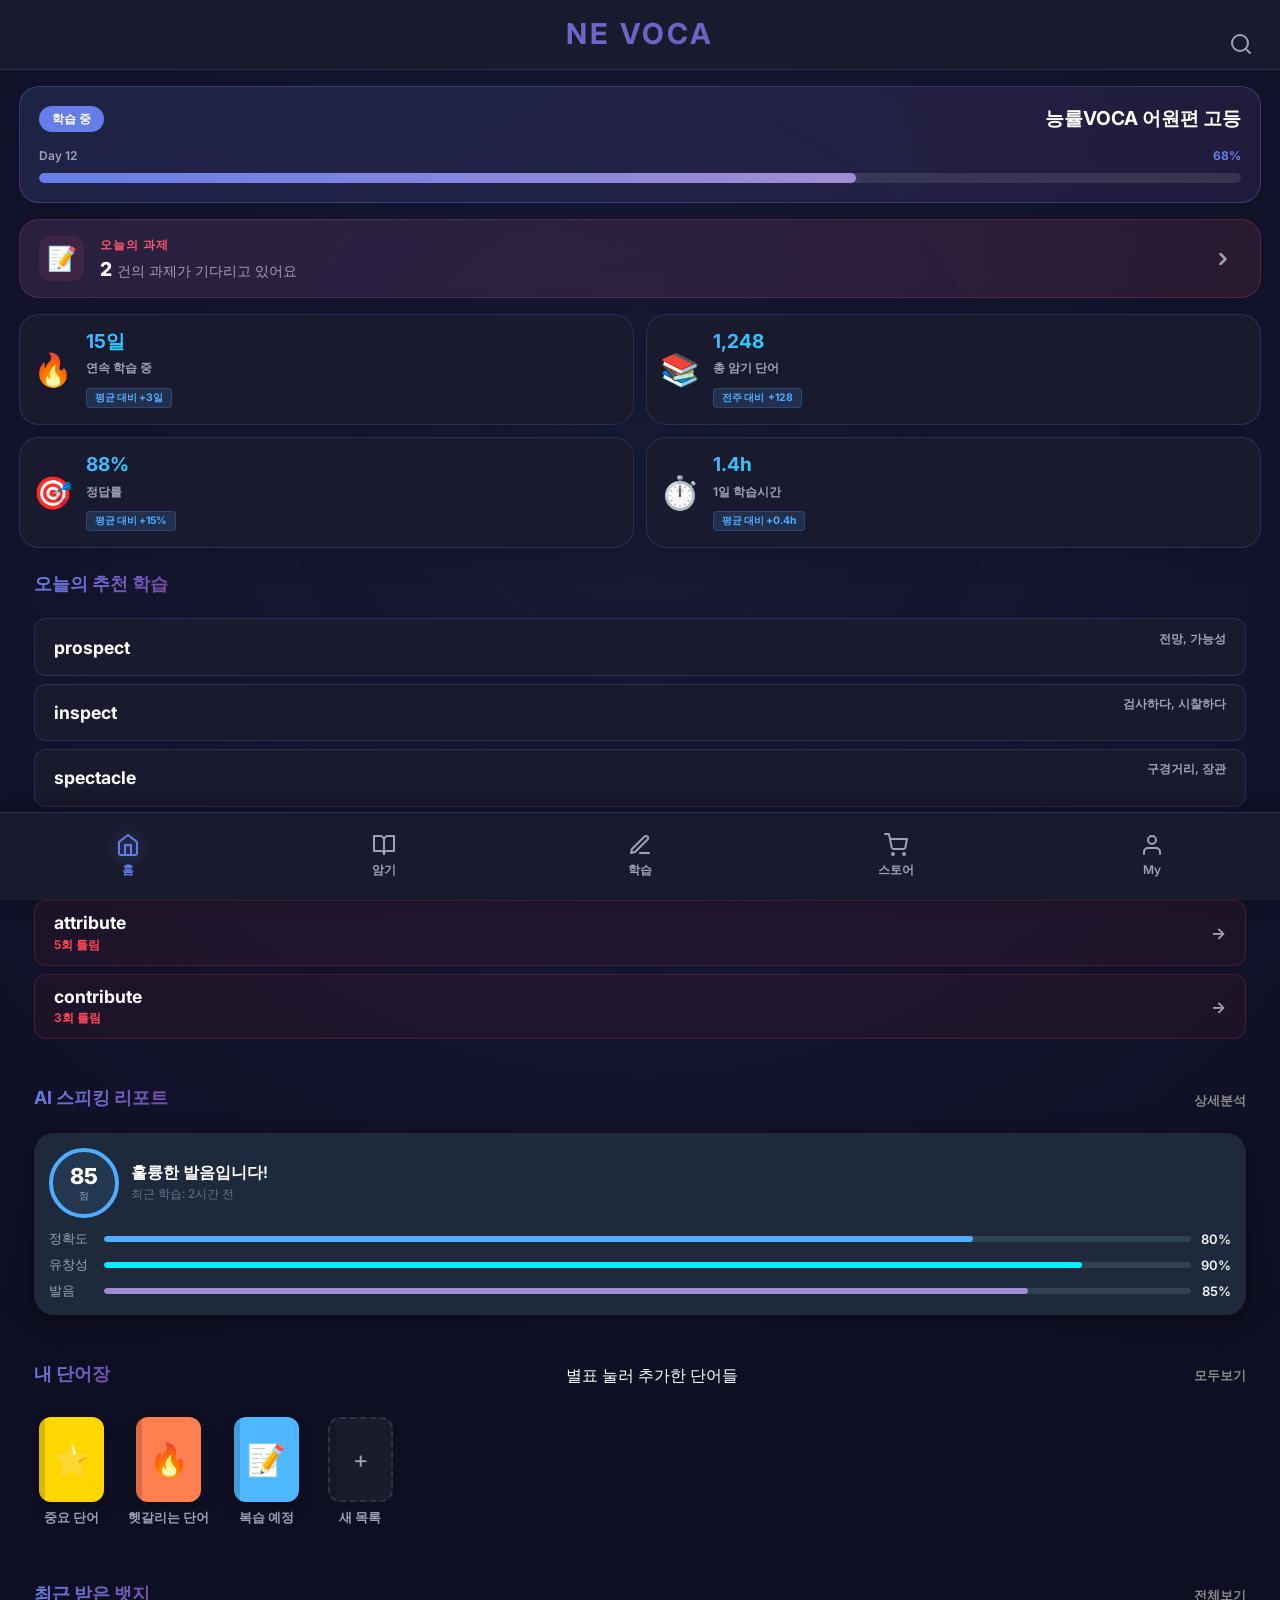
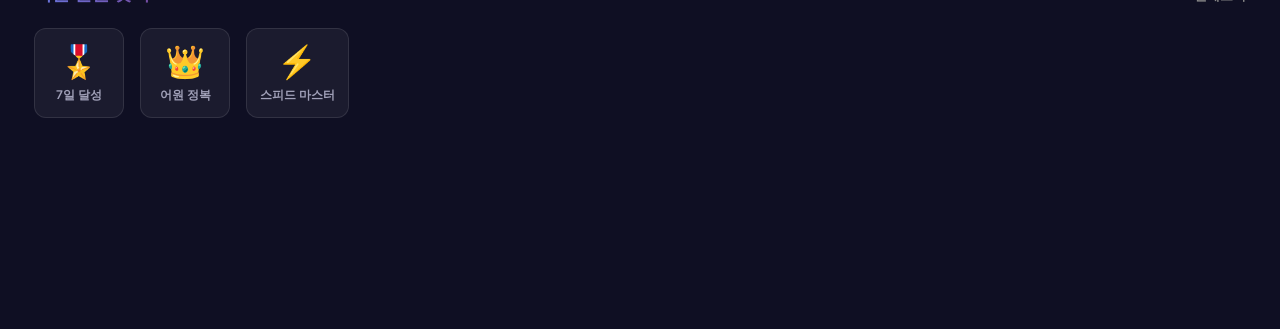
==== index.html @ e1f016b9 "Add files via upload" ====
<!DOCTYPE html>
<html lang="ko">

<head>
    <meta charset="UTF-8">
    <meta name="viewport" content="width=device-width, initial-scale=1.0">
    <title>영어 단어 암기장 - English Vocabulary Flashcards</title>
    <meta name="description" content="고등학교 기본 영어 단어를 플래시카드로 학습하세요">
    <link rel="stylesheet" href="style.css">
    <link rel="preconnect" href="https://fonts.googleapis.com">
    <link rel="preconnect" href="https://fonts.gstatic.com" crossorigin>
    <link href="https://fonts.googleapis.com/css2?family=Inter:wght@400;500;600;700&display=swap" rel="stylesheet">
</head>

<body>
    <div class="container">
        <header>
            <button class="search-btn" id="searchToggleBtn">
                <svg xmlns="http://www.w3.org/2000/svg" width="24" height="24" viewBox="0 0 24 24" fill="none"
                    stroke="currentColor" stroke-width="2" stroke-linecap="round" stroke-linejoin="round">
                    <circle cx="11" cy="11" r="8"></circle>
                    <line x1="21" y1="21" x2="16.65" y2="16.65"></line>
                </svg>
            </button>
            <h1>NE VOCA</h1>

            <div class="search-container hidden" id="searchContainer">
                <input type="text" placeholder="단어 검색..." class="search-input">
                <button class="search-close-btn" id="searchCloseBtn">&times;</button>
            </div>
        </header>

        <!-- Home Mode -->
        <div id="homeMode" class="mode-section active">
            <div class="home-container">
                <!-- Learning Progress Card -->
                <div class="home-card status-card">
                    <div class="status-header">
                        <span class="book-tag">학습 중</span>
                        <h3 class="current-book">능률VOCA 어원편 고등</h3>
                    </div>
                    <div class="progress-details">
                        <div class="progress-text">
                            <span class="day-info">Day 12</span>
                            <span class="percentage">68%</span>
                        </div>
                        <div class="home-progress-bar">
                            <div class="home-progress-fill" style="width: 68%;"></div>
                        </div>
                    </div>
                </div>

                <!-- Today's Assignments Summary -->
                <div class="home-card assignment-mini-card" id="homeAssignmentCard">
                    <div class="assignment-mini-main">
                        <div class="assignment-mini-icon">📝</div>
                        <div class="assignment-mini-info">
                            <span class="mini-label">오늘의 과제</span>
                            <div class="mini-status">
                                <span class="pending-count">2</span>
                                <span class="status-text">건의 과제가 기다리고 있어요</span>
                            </div>
                        </div>
                    </div>
                    <button class="mini-action-btn" id="goAssignmentFromHomeBtn">
                        <svg xmlns="http://www.w3.org/2000/svg" width="20" height="20" viewBox="0 0 24 24" fill="none"
                            stroke="currentColor" stroke-width="3" stroke-linecap="round" stroke-linejoin="round">
                            <polyline points="9 18 15 12 9 6"></polyline>
                        </svg>
                    </button>
                </div>

                <!-- Stats & Streak -->
                <div class="home-grid">
                    <div class="home-card stat-summary-card">
                        <div class="stat-icon">🔥</div>
                        <div class="stat-info">
                            <span class="stat-value">15일</span>
                            <span class="stat-label">연속 학습 중</span>
                            <div class="comparison-badge positive">
                                <span class="comparison-text">평균 대비 +3일</span>
                            </div>
                        </div>
                    </div>
                    <div class="home-card stat-summary-card">
                        <div class="stat-icon">📚</div>
                        <div class="stat-info">
                            <span class="stat-value" id="totalMemorizedCount">1,248개</span>
                            <span class="stat-label">총 암기 단어</span>
                            <div class="comparison-badge positive" id="weeklyComparison">
                                <span class="comparison-text">전주 대비</span>
                                <span class="comparison-value">+128개</span>
                            </div>
                        </div>
                    </div>
                    <div class="home-card stat-summary-card">
                        <div class="stat-icon">🎯</div>
                        <div class="stat-info">
                            <span class="stat-value">88%</span>
                            <span class="stat-label">정답률</span>
                            <div class="comparison-badge positive">
                                <span class="comparison-text">평균 대비 +15%</span>
                            </div>
                        </div>
                    </div>
                    <div class="home-card stat-summary-card">
                        <div class="stat-icon">⏱️</div>
                        <div class="stat-info">
                            <span class="stat-value">1.4h</span>
                            <span class="stat-label">1일 학습시간</span>
                            <div class="comparison-badge positive">
                                <span class="comparison-text">평균 대비 +0.4h</span>
                            </div>
                        </div>
                    </div>
                </div>

                <!-- Today's Recommendations -->
                <div class="home-section">
                    <div class="section-header">
                        <h3 class="section-title">오늘의 추천 학습</h3>
                    </div>
                    <div class="recommend-list">
                        <div class="word-mini-card">
                            <span class="word-text">prospect</span>
                            <span class="word-meaning">전망, 가능성</span>
                        </div>
                        <div class="word-mini-card">
                            <span class="word-text">inspect</span>
                            <span class="word-meaning">검사하다, 시찰하다</span>
                        </div>
                        <div class="word-mini-card">
                            <span class="word-text">spectacle</span>
                            <span class="word-meaning">구경거리, 장관</span>
                        </div>
                    </div>
                </div>

                <!-- Frequently Missed -->
                <div class="home-section">
                    <div class="section-header">
                        <h3 class="section-title">자주 틀리는 단어</h3>
                        <button class="study-now-btn">복습하기</button>
                    </div>
                    <div class="missed-list">
                        <div class="missed-item">
                            <div class="missed-info">
                                <span class="word-text">attribute</span>
                                <span class="missed-count">5회 틀림</span>
                            </div>
                            <div class="missed-arrow">→</div>
                        </div>
                        <div class="missed-item">
                            <div class="missed-info">
                                <span class="word-text">contribute</span>
                                <span class="missed-count">3회 틀림</span>
                            </div>
                            <div class="missed-arrow">→</div>
                        </div>
                    </div>
                </div>

                <!-- AI Speaking Report Section -->
                <div class="home-section">
                    <div class="section-header">
                        <h3 class="section-title">AI 스피킹 리포트</h3>
                        <button class="view-all-btn">상세분석</button>
                    </div>
                    <div class="speaking-report-card">
                        <div class="report-main">
                            <div class="mini-score-circle">
                                <span class="mini-score-value">85</span>
                                <span class="mini-score-unit">점</span>
                            </div>
                            <div class="report-info">
                                <div class="report-eval">훌륭한 발음입니다!</div>
                                <div class="report-sub">최근 학습: 2시간 전</div>
                            </div>
                        </div>
                        <div class="report-stats">
                            <div class="mini-stat">
                                <div class="mini-stat-label">정확도</div>
                                <div class="mini-stat-bar">
                                    <div class="mini-stat-fill" style="width: 80%; background: #4facfe;"></div>
                                </div>
                                <div class="mini-stat-value">80%</div>
                            </div>
                            <div class="mini-stat">
                                <div class="mini-stat-label">유창성</div>
                                <div class="mini-stat-bar">
                                    <div class="mini-stat-fill" style="width: 90%; background: #00f2fe;"></div>
                                </div>
                                <div class="mini-stat-value">90%</div>
                            </div>
                            <div class="mini-stat">
                                <div class="mini-stat-label">발음</div>
                                <div class="mini-stat-bar">
                                    <div class="mini-stat-fill" style="width: 85%; background: #a18cd1;"></div>
                                </div>
                                <div class="mini-stat-value">85%</div>
                            </div>
                        </div>
                    </div>
                </div>

                <!-- My Wordbooks (Starred Collections) -->
                <div class="home-section">
                    <div class="section-header">
                        <h3 class="section-title">내 단어장</h3>
                        <p class="section-subtitle">별표 눌러 추가한 단어들</p>
                        <button class="view-all-btn">모두보기</button>
                    </div>
                    <div class="wordbook-list">
                        <div class="wordbook-item" style="--book-color: #ffd700;">
                            <div class="wordbook-cover">⭐</div>
                            <span class="wordbook-name">중요 단어</span>
                        </div>
                        <div class="wordbook-item" style="--book-color: #ff7f50;">
                            <div class="wordbook-cover">🔥</div>
                            <span class="wordbook-name">헷갈리는 단어</span>
                        </div>
                        <div class="wordbook-item" style="--book-color: #4db8ff;">
                            <div class="wordbook-cover">📝</div>
                            <span class="wordbook-name">복습 예정</span>
                        </div>
                        <div class="wordbook-item add-wordbook">
                            <div class="wordbook-cover">+</div>
                            <span class="wordbook-name">새 목록</span>
                        </div>
                    </div>
                </div>

                <!-- Recent Badges -->
                <div class="home-section">
                    <div class="section-header">
                        <h3 class="section-title">최근 받은 뱃지</h3>
                        <button class="view-all-btn">전체보기</button>
                    </div>
                    <div class="badge-list">
                        <div class="badge-item">
                            <div class="badge-icon">🎖️</div>
                            <span class="badge-name">7일 달성</span>
                        </div>
                        <div class="badge-item">
                            <div class="badge-icon">👑</div>
                            <span class="badge-name">어원 정복</span>
                        </div>
                        <div class="badge-item">
                            <div class="badge-icon">⚡</div>
                            <span class="badge-name">스피드 마스터</span>
                        </div>
                    </div>
                </div>

            </div>
        </div>

        <!-- Vocabulary Detail View -->
        <div id="vocabularyDetailMode" class="mode-section">
            <div class="vocab-detail-header">
                <div class="vocab-header-top">
                    <button class="icon-btn back-btn" id="backFromVocabDetail">
                        <svg width="24" height="24" viewBox="0 0 24 24" fill="none" stroke="currentColor"
                            stroke-width="2.5" stroke-linecap="round" stroke-linejoin="round">
                            <path d="M19 12H5M12 19l-7-7 7-7" />
                        </svg>
                    </button>
                    <div class="vocab-title-container">
                        <span class="vocab-label">내 단어장</span>
                        <h2 id="currentVocabTitle">중요 단어</h2>
                    </div>
                    <div class="header-spacer"></div>
                </div>

                <div class="vocab-stats-board">
                    <div class="vocab-stat-item">
                        <span class="vocab-stat-value" id="vocabTotalCount">45</span>
                        <span class="vocab-stat-label">전체</span>
                    </div>
                    <div class="vocab-stat-divider"></div>
                    <div class="vocab-stat-item highlight">
                        <span class="vocab-stat-value" id="vocabMasteredCount">12</span>
                        <span class="vocab-stat-label">마스터</span>
                    </div>
                    <div class="vocab-stat-divider"></div>
                    <div class="vocab-stat-item">
                        <span class="vocab-stat-value" id="vocabLearningCount">33</span>
                        <span class="vocab-stat-label">학습중</span>
                    </div>
                </div>

                <div class="vocab-actions">
                    <button class="vocab-action-btn primary" id="startVocabSpellingQuiz">
                        <span>✍️ 스펠링 퀴즈</span>
                    </button>
                    <button class="vocab-action-btn primary" id="startVocabWordQuiz">
                        <span>🎯 단어 퀴즈</span>
                    </button>
                    <button class="vocab-action-btn study-btn" id="startVocabStudy">
                        <span>📖 암기 학습 시작</span>
                    </button>
                </div>
            </div>

            <div class="vocab-list-container">
                <div class="vocab-list-filter">
                    <button class="filter-chip active" data-filter="all">전체</button>
                    <button class="filter-chip" data-filter="new">미학습</button>
                    <button class="filter-chip" data-filter="learning">암기중</button>
                    <button class="filter-chip" data-filter="mastered">마스터</button>
                </div>

                <div id="vocabWordList" class="vocab-word-cards">
                    <!-- Word cards will be generated here -->
                </div>
            </div>
        </div>

        <!-- Memorize Mode -->
        <div id="memorizeMode" class="mode-section">
            <!-- Word Pack Selection -->
            <div id="memorizeSelection" class="quiz-selection">
                <h2 class="section-title">학습한 단어팩을 선택하세요</h2>
                <div class="word-pack-container">
                    <div class="word-pack-card memorize-pack-btn" data-pack="middle">
                        <div class="pack-thumbnail thumb-middle">
                            <img src="assets/middle_voca_thumb.png" alt="능률VOCA 어원편 중등">
                        </div>
                        <div class="word-pack-content">
                            <div class="pack-title">능률VOCA 어원편 중등</div>
                            <div class="pack-stats-grid">
                                <div class="pack-stat-item">
                                    <span class="stat-label">진행도</span>
                                    <span class="stat-value">15 / 60 Day</span>
                                </div>
                                <div class="pack-stat-item">
                                    <span class="stat-label">획득 메달</span>
                                    <span class="stat-value medal-value">🏅 12개</span>
                                </div>
                                <div class="pack-stat-item">
                                    <span class="stat-label">암기율</span>
                                    <span class="stat-value">25%</span>
                                </div>
                            </div>
                            <div class="pack-progress-container">
                                <div class="pack-progress-fill" style="width: 25%;"></div>
                            </div>
                            <div class="pack-last-date">최근 학습: 1일 전</div>
                        </div>
                    </div>
                    <div class="word-pack-card memorize-pack-btn" data-pack="etymology">
                        <div class="pack-thumbnail thumb-etymology">
                            <img src="assets/etymology_voca_thumb.png" alt="능률VOCA 어원편 고등">
                        </div>
                        <div class="word-pack-content">
                            <div class="pack-title">능률VOCA 어원편 고등</div>
                            <div class="pack-stats-grid">
                                <div class="pack-stat-item">
                                    <span class="stat-label">진행도</span>
                                    <span class="stat-value">40 / 80 Day</span>
                                </div>
                                <div class="pack-stat-item">
                                    <span class="stat-label">획득 메달</span>
                                    <span class="stat-value medal-value">🏅 35개</span>
                                </div>
                                <div class="pack-stat-item">
                                    <span class="stat-label">암기율</span>
                                    <span class="stat-value">50%</span>
                                </div>
                            </div>
                            <div class="pack-progress-container">
                                <div class="pack-progress-fill" style="width: 50%;"></div>
                            </div>
                            <div class="pack-last-date">최근 학습: 3일 전</div>
                        </div>
                    </div>
                    <div class="word-pack-card memorize-pack-btn" data-pack="sat">
                        <div class="pack-thumbnail thumb-sat">
                            <img src="assets/sat_voca_thumb.png" alt="능률VOCA 수능 필수">
                        </div>
                        <div class="word-pack-content">
                            <div class="pack-title">능률VOCA 수능 필수</div>
                            <div class="pack-stats-grid">
                                <div class="pack-stat-item">
                                    <span class="stat-label">진행도</span>
                                    <span class="stat-value">5 / 100 Day</span>
                                </div>
                                <div class="pack-stat-item">
                                    <span class="stat-label">획득 메달</span>
                                    <span class="stat-value medal-value">🏅 3개</span>
                                </div>
                                <div class="pack-stat-item">
                                    <span class="stat-label">암기율</span>
                                    <span class="stat-value">5%</span>
                                </div>
                            </div>
                            <div class="pack-progress-container">
                                <div class="pack-progress-fill" style="width: 5%;"></div>
                            </div>
                            <div class="pack-last-date">최근 학습: 오늘</div>
                        </div>
                    </div>
                </div>
            </div>

            <!-- Day Selection Screen -->
            <div id="daySelection" class="quiz-selection hidden">
                <div class="quiz-header"
                    style="background: transparent; border: none; padding: 0.5rem 1.5rem 1rem 1.5rem;">
                    <button class="back-btn" id="backToPackSelectionBtn">
                        <svg xmlns="http://www.w3.org/2000/svg" width="20" height="20" viewBox="0 0 24 24" fill="none"
                            stroke="currentColor" stroke-width="2.5" stroke-linecap="round" stroke-linejoin="round">
                            <line x1="19" y1="12" x2="5" y2="12"></line>
                            <polyline points="12 19 5 12 12 5"></polyline>
                        </svg>
                    </button>
                    <h2 class="quiz-title" id="selectedPackTitle"
                        style="margin: 0; font-size: 1.2rem; background: var(--primary-gradient); -webkit-background-clip: text; -webkit-text-fill-color: transparent; background-clip: text; font-weight: 700;">
                        DAY 선택</h2>
                </div>
                <div class="day-grid" id="dayGrid">
                    <!-- Days will be generated by JS -->
                </div>
            </div>

            <!-- Flashcard Content -->
            <div id="memorizeContent" class="hidden">
                <div class="quiz-header"
                    style="background: transparent; border: none; padding: 0.5rem 1.5rem 1rem 1.5rem;">
                    <button class="back-btn" id="backToDaySelectionBtn">
                        <svg xmlns="http://www.w3.org/2000/svg" width="20" height="20" viewBox="0 0 24 24" fill="none"
                            stroke="currentColor" stroke-width="2.5" stroke-linecap="round" stroke-linejoin="round">
                            <line x1="19" y1="12" x2="5" y2="12"></line>
                            <polyline points="12 19 5 12 12 5"></polyline>
                        </svg>
                    </button>
                    <h2 class="quiz-title" id="memorizePackTitle"
                        style="margin: 0; font-size: 1.1rem; background: var(--primary-gradient); -webkit-background-clip: text; -webkit-text-fill-color: transparent; background-clip: text; font-weight: 700; white-space: nowrap; overflow: hidden; text-overflow: ellipsis; max-width: 150px;">
                        능률VOCA</h2>
                    <div class="quiz-header-right">
                        <div class="autoplay-control">
                            <span class="autoplay-label">자동 재생</span>
                            <label class="switch">
                                <input type="checkbox" id="memorizeAutoplayToggle" checked>
                                <span class="slider round"></span>
                            </label>
                        </div>
                        <div class="progress-info">
                            <span class="current-card" id="currentCard">1</span>
                            <span class="separator">/</span>
                            <span class="total-cards">10</span>
                        </div>
                    </div>
                </div>

                <div class="progress-bar">
                    <div class="progress-fill" id="progressFill"></div>
                </div>

                <div class="memorize-study-area">
                    <div class="flashcard-wrapper">
                        <div class="flashcard" id="flashcard">
                            <div class="audio-btn" id="audioBtn">
                                <svg xmlns="http://www.w3.org/2000/svg" width="22" height="22" viewBox="0 0 24 24"
                                    fill="none" stroke="currentColor" stroke-width="2" stroke-linecap="round"
                                    stroke-linejoin="round">
                                    <polygon points="11 5 6 9 2 9 2 15 6 15 11 19 11 5"></polygon>
                                    <path d="M19.07 4.93a10 10 0 0 1 0 14.14M15.54 8.46a5 5 0 0 1 0 7.07"></path>
                                </svg>
                            </div>
                            <div class="favorite-btn" id="favoriteBtn">
                                <svg xmlns="http://www.w3.org/2000/svg" width="24" height="24" viewBox="0 0 24 24"
                                    fill="none" stroke="currentColor" stroke-width="2" stroke-linecap="round"
                                    stroke-linejoin="round">
                                    <polygon
                                        points="12 2 15.09 8.26 22 9.27 17 14.14 18.18 21.02 12 17.77 5.82 21.02 7 14.14 2 9.27 8.91 8.26 12 2">
                                    </polygon>
                                </svg>
                            </div>
                            <div class="flashcard-inner" id="flashcardInner">
                                <div class="flashcard-front">
                                    <div class="word" id="englishWord">abundant</div>
                                </div>
                                <div class="flashcard-back">
                                    <div class="meaning" id="koreanMeaning">풍부한, 많은</div>
                                    <div class="example-section">
                                        <div class="example" id="example">The region has abundant natural resources.
                                        </div>
                                        <div class="example-translation" id="exampleTranslation">그 지역은 풍부한 천연자원을 가지고 있다.
                                        </div>
                                    </div>
                                </div>
                            </div>
                        </div>
                    </div>

                    <div class="controls">
                        <button class="nav-btn prev-btn" id="prevBtn">
                            <svg xmlns="http://www.w3.org/2000/svg" width="24" height="24" viewBox="0 0 24 24"
                                fill="none" stroke="currentColor" stroke-width="2" stroke-linecap="round"
                                stroke-linejoin="round">
                                <polyline points="15 18 9 12 15 6"></polyline>
                            </svg>
                            <span>이전</span>
                        </button>

                        <button class="nav-btn next-btn" id="nextBtn">
                            <svg xmlns="http://www.w3.org/2000/svg" width="24" height="24" viewBox="0 0 24 24"
                                fill="none" stroke="currentColor" stroke-width="2" stroke-linecap="round"
                                stroke-linejoin="round">
                                <polyline points="9 18 15 12 9 6"></polyline>
                            </svg>
                            <span>다음</span>
                        </button>
                    </div>
                </div>

                <!-- Digital Writing Pad Section -->
                <div class="writing-pad-section">
                    <button class="writing-pad-toggle" id="writingPadToggle">
                        <svg xmlns="http://www.w3.org/2000/svg" width="20" height="20" viewBox="0 0 24 24" fill="none"
                            stroke="currentColor" stroke-width="2" stroke-linecap="round" stroke-linejoin="round">
                            <path d="M11 4H4a2 2 0 0 0-2 2v14a2 2 0 0 0 2 2h14a2 2 0 0 0 2-2v-7"></path>
                            <path d="M18.5 2.5a2.121 2.121 0 0 1 3 3L12 15l-4 1 1-4 9.5-9.5z"></path>
                        </svg>
                        <span>필기 노트 열기</span>
                    </button>

                    <div class="writing-pad-container hidden" id="writingPadContainer">
                        <div class="writing-pad-toolbar">
                            <div class="tool-group">
                                <div class="color-picker" id="colorPicker">
                                    <div class="color-swatch active" data-color="#ffffff" style="background: #ffffff;">
                                    </div>
                                    <div class="color-swatch" data-color="#ff4d4d" style="background: #ff4d4d;"></div>
                                    <div class="color-swatch" data-color="#4facfe" style="background: #4facfe;"></div>
                                    <div class="color-swatch" data-color="#00f2fe" style="background: #00f2fe;"></div>
                                    <div class="color-swatch" data-color="#f093fb" style="background: #f093fb;"></div>
                                </div>
                            </div>
                            <div class="tool-group">
                                <span class="tool-label">두께</span>
                                <input type="range" id="penThickness" min="1" max="10" value="3"
                                    class="thickness-slider">
                            </div>
                            <div class="tool-group">
                                <button class="clear-pad-btn" id="clearPadBtn">전체 지우기</button>
                            </div>
                        </div>
                        <div class="canvas-wrapper">
                            <canvas id="writingCanvas"></canvas>
                        </div>
                    </div>
                </div>

                <div class="stats">
                    <div class="stat-item">
                        <div class="stat-value" id="studiedCount">0</div>
                        <div class="stat-label">학습한 단어</div>
                    </div>
                    <div class="stat-item">
                        <div class="stat-value">10</div>
                        <div class="stat-label">전체 단어</div>
                    </div>
                </div>
            </div>
        </div>

        <!-- Study Mode -->
        <div id="studyMode" class="mode-section">
            <!-- Quiz Selection -->
            <div id="quizSelection" class="quiz-selection">
                <h2 class="section-title">학습 모드를 선택하세요</h2>
                <div class="quiz-options">
                    <div class="quiz-option-card" id="spellingQuizCard">
                        <div class="quiz-option-main" id="spellingQuizToggle">
                            <div class="quiz-icon">✍️</div>
                            <div class="quiz-text-content">
                                <h3>스펠링 퀴즈</h3>
                                <p>빈칸에 들어갈 철자를 맞춰보세요</p>
                            </div>
                            <div class="expand-arrow">▼</div>
                        </div>
                        <div class="quiz-sub-menu" id="spellingSubMenu">
                            <button class="sub-menu-btn" data-type="spelling" data-mode="last-day">
                                <span class="sub-icon">🕒</span>
                                <div class="sub-text">
                                    <span class="sub-title">최근 암기 (Day 7)</span>
                                </div>
                            </button>
                            <button class="sub-menu-btn" data-type="spelling" data-mode="ai-recommend">
                                <span class="sub-icon">✨</span>
                                <div class="sub-text">
                                    <span class="sub-title">AI 추천</span>
                                </div>
                            </button>
                            <button class="sub-menu-btn" data-type="spelling" data-mode="select-day">
                                <span class="sub-icon">📅</span>
                                <div class="sub-text">
                                    <span class="sub-title">Day 선택</span>
                                </div>
                            </button>
                        </div>
                    </div>
                    <div class="quiz-option-card" id="wordMeaningQuizCard">
                        <div class="quiz-option-main" id="wordMeaningQuizToggle">
                            <div class="quiz-icon">🧐</div>
                            <div class="quiz-text-content">
                                <h3>단어 퀴즈</h3>
                                <p>뜻을 보고 올바른 단어를 골라보세요</p>
                            </div>
                            <div class="expand-arrow">▼</div>
                        </div>
                        <div class="quiz-sub-menu" id="wordMeaningSubMenu">
                            <button class="sub-menu-btn" data-type="wordToMeaning" data-mode="last-day">
                                <span class="sub-icon">🕒</span>
                                <div class="sub-text">
                                    <span class="sub-title">최근 암기 (Day 7)</span>
                                </div>
                            </button>
                            <button class="sub-menu-btn" data-type="wordToMeaning" data-mode="ai-recommend">
                                <span class="sub-icon">✨</span>
                                <div class="sub-text">
                                    <span class="sub-title">AI 추천</span>
                                </div>
                            </button>
                            <button class="sub-menu-btn" data-type="wordToMeaning" data-mode="select-day">
                                <span class="sub-icon">📅</span>
                                <div class="sub-text">
                                    <span class="sub-title">Day 선택</span>
                                </div>
                            </button>
                        </div>
                    </div>

                    <div class="quiz-option-card" id="sentenceQuizCard">
                        <div class="quiz-option-main" id="sentenceQuizToggle">
                            <div class="quiz-icon">📝</div>
                            <div class="quiz-text-content">
                                <h3>문장 퀴즈</h3>
                                <p>단어를 순서대로 배열해보세요</p>
                            </div>
                            <div class="expand-arrow">▼</div>
                        </div>
                        <div class="quiz-sub-menu" id="sentenceSubMenu">
                            <button class="sub-menu-btn" data-type="sentence" data-mode="last-day">
                                <span class="sub-icon">🕒</span>
                                <div class="sub-text">
                                    <span class="sub-title">최근 암기 (Day 7)</span>
                                </div>
                            </button>
                            <button class="sub-menu-btn" data-type="sentence" data-mode="ai-recommend">
                                <span class="sub-icon">✨</span>
                                <div class="sub-text">
                                    <span class="sub-title">AI 추천</span>
                                </div>
                            </button>
                            <button class="sub-menu-btn" data-type="sentence" data-mode="select-day">
                                <span class="sub-icon">📅</span>
                                <div class="sub-text">
                                    <span class="sub-title">Day 선택</span>
                                </div>
                            </button>
                        </div>
                    </div>

                    <button class="quiz-option-btn" id="assignmentQuizBtn">
                        <div class="quiz-icon">📋</div>
                        <div class="quiz-text-content">
                            <h3>과제 학습</h3>
                            <p>배정된 과제를 확인하고 학습을 완료하세요</p>
                        </div>
                        <div class="assignment-status-chip">2건 대기</div>
                    </button>
                </div>
            </div>

            <!-- Spelling Quiz (rest of existing content...) -->
            <div id="spellingQuiz" class="quiz-container hidden">
                <div class="quiz-header">
                    <button class="back-btn" id="backFromSpelling">
                        <svg xmlns="http://www.w3.org/2000/svg" width="20" height="20" viewBox="0 0 24 24" fill="none"
                            stroke="currentColor" stroke-width="2.5" stroke-linecap="round" stroke-linejoin="round">
                            <line x1="19" y1="12" x2="5" y2="12"></line>
                            <polyline points="12 19 5 12 12 5"></polyline>
                        </svg>
                    </button>
                    <h3 class="quiz-title">스펠링 퀴즈</h3>
                    <span class="quiz-sub-label" id="spellingSubModeDisplay"></span>
                    <div class="quiz-header-right">
                        <div class="autoplay-control">
                            <span class="autoplay-label">자동</span>
                            <label class="switch">
                                <input type="checkbox" id="spellingAutoplayToggle" checked>
                                <span class="slider round"></span>
                            </label>
                        </div>
                        <div class="quiz-progress" id="spellingProgress">1/10</div>
                    </div>
                </div>
                <div class="quiz-content">
                    <div class="quiz-meta-info">
                        <span class="failure-count" id="spellingFailureCount">0번 틀림</span>
                        <button class="save-card-btn">
                            <svg xmlns="http://www.w3.org/2000/svg" width="18" height="18" viewBox="0 0 24 24"
                                fill="none" stroke="currentColor" stroke-width="2" stroke-linecap="round"
                                stroke-linejoin="round">
                                <polygon
                                    points="12 2 15.09 8.26 22 9.27 17 14.14 18.18 21.02 12 17.77 5.82 21.02 7 14.14 2 9.27 8.91 8.26 12 2">
                                </polygon>
                            </svg>
                        </button>
                    </div>
                    <div class="spelling-word-area">
                        <div class="word-meaning" id="spellingMeaning">풍부한, 많은</div>
                        <button class="manual-audio-btn" id="spellingManualAudioBtn">
                            <svg xmlns="http://www.w3.org/2000/svg" width="20" height="20" viewBox="0 0 24 24"
                                fill="none" stroke="currentColor" stroke-width="2" stroke-linecap="round"
                                stroke-linejoin="round">
                                <polygon points="11 5 6 9 2 9 2 15 6 15 11 19 11 5"></polygon>
                                <path d="M19.07 4.93a10 10 0 0 1 0 14.14M15.54 8.46a5 5 0 0 1 0 7.07"></path>
                            </svg>
                        </button>
                    </div>
                    <div class="spelling-display" id="spellingDisplay">a _ u n d a n t</div>
                    <div class="letter-options" id="letterOptions"></div>
                    <div class="quiz-feedback-container">
                        <div class="quiz-feedback" id="spellingFeedback"></div>
                        <div class="spelling-countdown hidden" id="spellingCountdown"></div>
                    </div>

                    <div class="quiz-navigation">
                        <button class="nav-btn-mini" id="spellingPrevBtn" disabled>
                            <span class="nav-icon">←</span>
                            <span>이전</span>
                        </button>
                        <button class="nav-btn-mini" id="spellingNextBtn" disabled>
                            <span>다음</span>
                            <span class="nav-icon">→</span>
                        </button>
                    </div>
                </div>
            </div>

            <!-- Sentence Quiz -->
            <div id="sentenceQuiz" class="quiz-container hidden">
                <div class="quiz-header">
                    <button class="back-btn" id="backFromSentence">
                        <svg xmlns="http://www.w3.org/2000/svg" width="20" height="20" viewBox="0 0 24 24" fill="none"
                            stroke="currentColor" stroke-width="2.5" stroke-linecap="round" stroke-linejoin="round">
                            <line x1="19" y1="12" x2="5" y2="12"></line>
                            <polyline points="12 19 5 12 12 5"></polyline>
                        </svg>
                    </button>
                    <h3 class="quiz-title">문장 퀴즈</h3>
                    <span class="quiz-sub-label" id="sentenceSubModeDisplay"></span>
                    <div class="quiz-header-right">
                        <div class="autoplay-control">
                            <span class="autoplay-label">자동</span>
                            <label class="switch">
                                <input type="checkbox" id="sentenceAutoplayToggle" checked>
                                <span class="slider round"></span>
                            </label>
                        </div>
                        <div class="quiz-progress" id="sentenceProgress">1/10</div>
                    </div>
                </div>
                <div class="quiz-content">
                    <div class="quiz-meta-info">
                        <span class="failure-count" id="sentenceFailureCount">0번 틀림</span>
                        <button class="save-card-btn">
                            <svg xmlns="http://www.w3.org/2000/svg" width="18" height="18" viewBox="0 0 24 24"
                                fill="none" stroke="currentColor" stroke-width="2" stroke-linecap="round"
                                stroke-linejoin="round">
                                <polygon
                                    points="12 2 15.09 8.26 22 9.27 17 14.14 18.18 21.02 12 17.77 5.82 21.02 7 14.14 2 9.27 8.91 8.26 12 2">
                                </polygon>
                            </svg>
                        </button>
                    </div>
                    <div class="word-hint" id="sentenceHint">abundant - 풍부한, 많은</div>
                    <div class="sentence-translation-wrapper"
                        style="display: flex; align-items: center; justify-content: center; gap: 0.6rem; margin-bottom: 1rem;">
                        <div class="sentence-translation" id="sentenceQuizTranslation"
                            style="margin-bottom: 0; color: var(--text-secondary); font-style: italic;"></div>
                        <button class="sentence-audio-btn" id="sentenceAudioBtn">
                            <svg xmlns="http://www.w3.org/2000/svg" width="18" height="18" viewBox="0 0 24 24"
                                fill="none" stroke="currentColor" stroke-width="2.5" stroke-linecap="round"
                                stroke-linejoin="round">
                                <polygon points="11 5 6 9 2 9 2 15 6 15 11 19 11 5"></polygon>
                                <path d="M19.07 4.93a10 10 0 0 1 0 14.14M15.54 8.46a5 5 0 0 1 0 7.07"></path>
                            </svg>
                        </button>
                    </div>
                    <div class="sentence-construction" id="sentenceConstruction"></div>
                    <div class="word-pool" id="wordPool"></div>
                    <div class="quiz-feedback-container">
                        <div class="feedback-group">
                            <div class="quiz-feedback" id="sentenceFeedback"></div>
                            <div class="sentence-result-wrapper"
                                style="display: flex; align-items: center; justify-content: center; gap: 0.6rem;">
                                <div class="sentence-result hidden" id="sentenceResult"></div>
                                <button class="sentence-audio-btn hidden" id="sentenceResultAudioBtn">
                                    <svg xmlns="http://www.w3.org/2000/svg" width="18" height="18" viewBox="0 0 24 24"
                                        fill="none" stroke="currentColor" stroke-width="2.5" stroke-linecap="round"
                                        stroke-linejoin="round">
                                        <polygon points="11 5 6 9 2 9 2 15 6 15 11 19 11 5"></polygon>
                                        <path d="M19.07 4.93a10 10 0 0 1 0 14.14M15.54 8.46a5 5 0 0 1 0 7.07"></path>
                                    </svg>
                                </button>
                            </div>
                            <div class="ai-speaking-btn hidden" id="aiSpeakingBtn">
                                <span class="ai-btn-icon">✨</span>
                                <span>AI 스피킹 도전</span>
                            </div>
                        </div>
                    </div>
                    <button class="check-btn hidden" id="checkSentenceBtn">정답 확인</button>

                    <div class="quiz-navigation">
                        <button class="nav-btn-mini" id="sentencePrevBtn" disabled>
                            <span class="nav-icon">←</span>
                            <span>이전</span>
                        </button>
                        <button class="nav-btn-mini" id="sentenceNextBtn">
                            <span>다음</span>
                            <span class="nav-icon">→</span>
                        </button>
                    </div>
                </div>
            </div>

            <!-- Word-to-Meaning Quiz -->
            <div id="wordToMeaningQuiz" class="quiz-container hidden">
                <div class="quiz-header">
                    <button class="back-btn" id="backFromWordToMeaning">
                        <svg xmlns="http://www.w3.org/2000/svg" width="20" height="20" viewBox="0 0 24 24" fill="none"
                            stroke="currentColor" stroke-width="2.5" stroke-linecap="round" stroke-linejoin="round">
                            <line x1="19" y1="12" x2="5" y2="12"></line>
                            <polyline points="12 19 5 12 12 5"></polyline>
                        </svg>
                    </button>
                    <h3 class="quiz-title">단어 퀴즈</h3>
                    <span class="quiz-sub-label" id="wordMeaningSubModeDisplay"></span>
                    <div class="quiz-header-right">
                        <div class="autoplay-control">
                            <span class="autoplay-label">자동 재생</span>
                            <label class="switch">
                                <input type="checkbox" id="wordToMeaningAutoplayToggle" checked>
                                <span class="slider round"></span>
                            </label>
                        </div>
                        <div class="quiz-progress" id="wordToMeaningProgress">1/10</div>
                    </div>
                </div>
                <div class="quiz-content">
                    <div class="quiz-meta-info">
                        <span class="failure-count" id="meaningFailureCount">0번 틀림</span>
                        <button class="save-card-btn">
                            <svg xmlns="http://www.w3.org/2000/svg" width="18" height="18" viewBox="0 0 24 24"
                                fill="none" stroke="currentColor" stroke-width="2" stroke-linecap="round"
                                stroke-linejoin="round">
                                <polygon
                                    points="12 2 15.09 8.26 22 9.27 17 14.14 18.18 21.02 12 17.77 5.82 21.02 7 14.14 2 9.27 8.91 8.26 12 2">
                                </polygon>
                            </svg>
                        </button>
                    </div>
                    <div class="word-to-meaning-area">
                        <div class="quiz-word" id="wordToMeaningWord">abundant</div>
                    </div>
                    <div class="meaning-options" id="meaningOptions">
                        <!-- Options will be generated here -->
                    </div>
                    <div class="quiz-feedback-container">
                        <div class="quiz-feedback" id="wordToMeaningFeedback"></div>
                    </div>

                    <div class="quiz-navigation">
                        <button class="nav-btn-mini" id="wordToMeaningPrevBtn" disabled>
                            <span class="nav-icon">←</span>
                            <span>이전</span>
                        </button>
                        <button class="nav-btn-mini" id="wordToMeaningNextBtn" disabled>
                            <span>다음</span>
                            <span class="nav-icon">→</span>
                        </button>
                    </div>
                </div>
            </div>

            <!-- Assignment Learning -->
            <div id="assignmentSection" class="quiz-container hidden">
                <div class="quiz-header">
                    <button class="back-btn" id="backFromAssignment">
                        <svg xmlns="http://www.w3.org/2000/svg" width="20" height="20" viewBox="0 0 24 24" fill="none"
                            stroke="currentColor" stroke-width="2.5" stroke-linecap="round" stroke-linejoin="round">
                            <line x1="19" y1="12" x2="5" y2="12"></line>
                            <polyline points="12 19 5 12 12 5"></polyline>
                        </svg>
                    </button>
                    <h3 class="quiz-title">과제학습</h3>
                    <div class="quiz-header-right">
                        <div class="progress-info" style="font-size: 0.9rem;">
                            <span>진행 중</span>
                        </div>
                    </div>
                </div>
                <div class="quiz-content" style="padding: 0 1.5rem;">
                    <div class="assignment-content">
                        <div class="assignment-summary">
                            <div class="summary-card">
                                <span class="summary-label">전체 과제</span>
                                <span class="summary-value" id="totalAssignments">3</span>
                            </div>
                            <div class="summary-card highlight">
                                <span class="summary-label">미완료</span>
                                <span class="summary-value" id="pendingAssignments">2</span>
                            </div>
                            <div class="summary-card">
                                <span class="summary-label">완료됨</span>
                                <span class="summary-value" id="completedAssignments">1</span>
                            </div>
                        </div>

                        <div class="assignment-list" id="assignmentList">
                            <!-- Assignment cards will be generated here -->
                        </div>
                    </div>
                </div>
            </div>

            <!-- Study Day Selection -->
            <div id="studyDaySelection" class="quiz-selection hidden">
                <div class="quiz-header"
                    style="background: transparent; border: none; padding: 0.5rem 1.5rem 1rem 1.5rem;">
                    <button class="back-btn" id="studyDayToQuizSelectionBtn">
                        <svg xmlns="http://www.w3.org/2000/svg" width="20" height="20" viewBox="0 0 24 24" fill="none"
                            stroke="currentColor" stroke-width="2.5" stroke-linecap="round" stroke-linejoin="round">
                            <line x1="19" y1="12" x2="5" y2="12"></line>
                            <polyline points="12 19 5 12 12 5"></polyline>
                        </svg>
                    </button>
                    <h2 class="quiz-title"
                        style="margin: 0; font-size: 1.2rem; background: var(--primary-gradient); -webkit-background-clip: text; -webkit-text-fill-color: transparent; background-clip: text; font-weight: 700;">
                        퀴즈 Day 선택</h2>
                </div>
                <div class="day-grid" id="studyDayGrid">
                    <!-- Days will be generated by JS -->
                </div>
            </div>

            <!-- Quiz Results -->
            <div id="quizResults" class="quiz-results hidden">
                <h2>🎉 퀴즈 완료!</h2>
                <div class="results-score">
                    <div class="score-circle">
                        <span class="score-value" id="scoreValue">0</span>
                        <span class="score-total">/10</span>
                    </div>
                </div>
                <button class="restart-btn" id="restartQuizBtn">다시 도전하기</button>
                <button class="home-btn" id="backToSelectionBtn">학습 선택으로</button>
            </div>
        </div>

        <!-- Store Mode -->
        <div id="storeMode" class="mode-section">
            <div class="quiz-selection">
                <h2 class="section-title">스토어</h2>
                <div class="quiz-options">
                    <div class="quiz-option-btn" id="wordPackBtn">
                        <div class="quiz-icon">📚</div>
                        <div class="quiz-text-content">
                            <h3>단어팩 구매하기</h3>
                            <p>다양한 단어팩을 구매하고 추가해보세요.</p>
                        </div>
                    </div>
                    <div class="quiz-option-btn" id="enterPinBtn">
                        <div class="quiz-icon">🔑</div>
                        <div class="quiz-text-content">
                            <h3>구매인증코드 입력</h3>
                            <p>구매하신 도서의 PIN 번호를 입력하여 단어팩을 추가해보세요.</p>
                        </div>
                    </div>
                </div>
            </div>
        </div>

        <!-- Word Pack List Section -->
        <div id="wordPackMode" class="mode-section">
            <div class="quiz-selection">
                <div class="quiz-header" style="background: transparent; border: none; padding-left: 0;">
                    <button class="back-btn" id="backToStoreBtn">
                        <svg xmlns="http://www.w3.org/2000/svg" width="20" height="20" viewBox="0 0 24 24" fill="none"
                            stroke="currentColor" stroke-width="2.5" stroke-linecap="round" stroke-linejoin="round">
                            <line x1="19" y1="12" x2="5" y2="12"></line>
                            <polyline points="12 19 5 12 12 5"></polyline>
                        </svg>
                    </button>
                    <h2 class="section-title" style="margin-right: auto; margin-left: 1rem;">단어팩 목록
                    </h2>
                </div>

                <div class="word-pack-container">
                    <!-- 중등 -->
                    <div class="word-pack-card">
                        <div class="pack-thumbnail thumb-middle">
                            <img src="assets/middle_voca_thumb.png" alt="능률VOCA 어원편 중등">
                        </div>
                        <div class="word-pack-content">
                            <div class="word-pack-info">
                                <div class="pack-title">능률VOCA 어원편 중등</div>
                                <div class="price-group">
                                    <div class="pack-price">9,900원</div>
                                    <button class="pack-buy-btn">구매하기</button>
                                </div>
                            </div>
                            <div class="pack-actions-bottom">
                                <button class="pack-trial-btn">1Day 체험</button>
                                <button class="pack-pin-btn">인증코드 입력</button>
                            </div>
                        </div>
                    </div>

                    <!-- 어원 -->
                    <div class="word-pack-card">
                        <div class="pack-thumbnail thumb-etymology">
                            <img src="assets/etymology_voca_thumb.png" alt="능률VOCA 어원편 고등">
                        </div>
                        <div class="word-pack-content">
                            <div class="word-pack-info">
                                <div class="pack-title">능률VOCA 어원편 고등</div>
                                <div class="price-group">
                                    <div class="pack-price">12,900원</div>
                                    <button class="pack-buy-btn">구매하기</button>
                                </div>
                            </div>
                            <div class="pack-actions-bottom">
                                <button class="pack-trial-btn">1Day 체험</button>
                                <button class="pack-pin-btn">인증코드 입력</button>
                            </div>
                        </div>
                    </div>

                    <!-- 수능 -->
                    <div class="word-pack-card">
                        <div class="pack-thumbnail thumb-sat">
                            <img src="assets/sat_voca_thumb.png" alt="능률VOCA 수능 필수">
                        </div>
                        <div class="word-pack-content">
                            <div class="word-pack-info">
                                <div class="pack-title">능률VOCA 수능 필수</div>
                                <div class="price-group">
                                    <div class="pack-price">14,900원</div>
                                    <button class="pack-buy-btn">구매하기</button>
                                </div>
                            </div>
                            <div class="pack-actions-bottom">
                                <button class="pack-trial-btn">1Day 체험</button>
                                <button class="pack-pin-btn">인증코드 입력</button>
                            </div>
                        </div>
                    </div>
                </div>
            </div>
        </div>

        <!-- My Mode -->
        <div id="myMode" class="mode-section">
            <div class="my-container">
                <!-- Profile Header -->
                <div class="profile-header">
                    <div class="profile-avatar">👤</div>
                    <div class="profile-info">
                        <h3 class="user-name">열공하는 학생님</h3>
                        <p class="user-level">LV.15 암기 마스터</p>
                    </div>
                    <button class="edit-profile-btn">수정</button>
                </div>

                <!-- Detailed Streak UI -->
                <div class="my-card streak-detail-card">
                    <div class="card-header">
                        <h4 class="card-title">학습 스트레이크</h4>
                        <span class="total-streak">현재 15일 연속</span>
                    </div>
                    <div class="streak-calendar">
                        <div class="day-dot active">월</div>
                        <div class="day-dot active">화</div>
                        <div class="day-dot active">수</div>
                        <div class="day-dot active">목</div>
                        <div class="day-dot active">금</div>
                        <div class="day-dot active">토</div>
                        <div class="day-dot today">일</div>
                    </div>
                </div>

                <!-- Learning Statistics -->
                <div class="my-grid">
                    <div class="my-card stat-card">
                        <span class="stat-label">진행 중 교재</span>
                        <span class="stat-value">3권</span>
                    </div>
                    <div class="my-card stat-card">
                        <span class="stat-label">완벽 점검</span>
                        <span class="stat-value">850개</span>
                    </div>
                </div>

                <!-- Badge Collection -->
                <div class="my-section">
                    <div class="section-header">
                        <h4 class="section-title">뱃지 컬렉션 (12/48)</h4>
                    </div>
                    <div class="badge-grid">
                        <div class="badge-icon-small">🎖️</div>
                        <div class="badge-icon-small">👑</div>
                        <div class="badge-icon-small">⚡</div>
                        <div class="badge-icon-small">💎</div>
                        <div class="badge-icon-small">🔥</div>
                        <div class="badge-icon-small locked">🔒</div>
                    </div>
                </div>

                <!-- Teacher & Class Registration Section -->
                <div class="my-section">
                    <div class="section-header">
                        <h4 class="section-title">선생님 및 반 신청</h4>
                    </div>

                    <!-- Application Status - Joined Class (Completed Example) -->
                    <div class="registration-status-card">
                        <div class="status-main">
                            <div class="status-icon" style="background: rgba(0, 230, 118, 0.1);">✅</div>
                            <div class="status-info">
                                <div class="applied-class">중학 필수 단어반</div>
                                <div class="applied-teacher">이선생 선생님</div>
                                <div class="status-badge-mini approved">등록 완료</div>
                            </div>
                        </div>
                    </div>

                    <!-- Application Status - Pending (Ongoing Example) -->
                    <div class="registration-status-card">
                        <div class="status-main">
                            <div class="status-icon">⏳</div>
                            <div class="status-info">
                                <div class="applied-class">고등 영어 기초A</div>
                                <div class="applied-teacher">김교사 선생님</div>
                                <div class="status-badge-mini pending">승인 대기 중</div>
                            </div>
                        </div>
                        <button class="cancel-apply-btn">취소</button>
                    </div>

                    <!-- Search Form -->
                    <div class="class-search-form">
                        <div class="search-input-wrapper">
                            <input type="text" placeholder="선생님 코드 6자리를 입력하세요" class="class-search-input" maxlength="6"
                                inputmode="numeric" pattern="[0-9]*">
                            <button class="class-search-btn">확인</button>
                        </div>
                        <p class="search-tip">💡 숫자 6자리 코드는 선생님께 직접 문의해주세요.</p>
                    </div>
                </div>

                <!-- Settings List -->
                <div class="my-section">
                    <div class="settings-list">
                        <div class="settings-item">
                            <div class="settings-label">
                                <span class="settings-icon">📚</span>
                                <span>내 단어장 관리</span>
                            </div>
                            <span class="settings-arrow">›</span>
                        </div>
                        <div class="settings-item">
                            <div class="settings-label">
                                <span class="settings-icon">🔔</span>
                                <span>학습 알림 설정</span>
                            </div>
                            <span class="settings-arrow">›</span>
                        </div>
                        <div class="settings-item">
                            <div class="settings-label">
                                <span class="settings-icon">📊</span>
                                <span>데이터 초기화</span>
                            </div>
                            <span class="settings-arrow">›</span>
                        </div>
                        <div class="settings-item">
                            <div class="settings-label">
                                <span class="settings-icon">🛡️</span>
                                <span>계정 보안</span>
                            </div>
                            <span class="settings-arrow">›</span>
                        </div>
                        <div class="settings-item">
                            <div class="settings-label">
                                <span class="settings-icon">❓</span>
                                <span>고객센터 및 도움말</span>
                            </div>
                            <span class="settings-arrow">›</span>
                        </div>
                    </div>
                </div>

                <!-- Teacher Mode Link -->
                <div class="teacher-portal-entry">
                    <p>선생님이신가요?</p>
                    <button id="enterTeacherModeBtn">관리자(선생님) 모드로 전환 &rsaquo;</button>
                </div>
            </div>
        </div>


        <!-- Purchase Verification Modal -->
        <div id="pinModal" class="modal-overlay hidden">
            <div class="modal-content">
                <div class="modal-header">
                    <h3>구매 인증</h3>
                    <button class="modal-close" id="closePinModal">&times;</button>
                </div>
                <div class="modal-body">
                    <p>구매하신 도서의 PIN 번호를 입력해주세요</p>
                    <div class="pin-input-group">
                        <input type="text" id="pinInput" maxlength="8" placeholder="인증코드 8자리" autocomplete="off">
                    </div>
                    <button class="verify-btn" id="verifyPinBtn">인증하기</button>
                    <div id="pinErrorMessage" class="error-message"></div>
                </div>
            </div>
        </div>

        <!-- AI Speaking Result Modal -->
        <div id="speakingResultModal" class="modal-overlay hidden">
            <div class="modal-content speaking-result-content">
                <div class="modal-header">
                    <h3>📢 스피킹 분석 결과</h3>
                    <button class="modal-close" id="closeSpeakingResult">&times;</button>
                </div>
                <div class="modal-body">
                    <div class="result-score-summary">
                        <div class="score-main">
                            <span class="score-value">85</span>
                            <span class="score-total">/ 100</span>
                        </div>
                        <p class="result-evaluation">훌륭한 발음입니다! 몇 가지 단어만 더 주의해보세요.</p>
                    </div>

                    <div class="detailed-scores">
                        <div class="detail-item">
                            <span class="detail-label">발음 (Pronunciation)</span>
                            <div class="detail-bar-bg">
                                <div class="detail-bar-fill" style="width: 92%; background: var(--success-gradient);">
                                </div>
                            </div>
                            <span class="detail-value">92</span>
                        </div>
                        <div class="detail-item">
                            <span class="detail-label">정확도 (Accuracy)</span>
                            <div class="detail-bar-bg">
                                <div class="detail-bar-fill" style="width: 78%; background: var(--primary-gradient);">
                                </div>
                            </div>
                            <span class="detail-value">78</span>
                        </div>
                        <div class="detail-item">
                            <span class="detail-label">유창성 (Fluency)</span>
                            <div class="detail-bar-bg">
                                <div class="detail-bar-fill" style="width: 85%; background: var(--secondary-gradient);">
                                </div>
                            </div>
                            <span class="detail-value">85</span>
                        </div>
                    </div>

                    <div class="word-feedback-section">
                        <h4>단어별 피드백</h4>
                        <div class="word-feedback-list">
                            <span class="word-fb correct">The</span>
                            <span class="word-fb correct">region</span>
                            <span class="word-fb warning">has</span>
                            <span class="word-fb correct">abundant</span>
                            <span class="word-fb correct">natural</span>
                            <span class="word-fb error">resources</span>
                        </div>
                        <p class="feedback-tip">💡 'resources'의 강세에 주의하여 다시 시도해보세요.</p>
                    </div>

                    <div class="result-actions">
                        <button class="retry-speaking-btn">다시 말하기</button>
                        <button class="finish-speaking-btn" id="finishSpeakingBtn">확인</button>
                    </div>
                </div>
            </div>
        </div>

        <!-- Bottom Navigation (Mobile Style) -->
        <nav class="bottom-nav">
            <button class="nav-item active" id="homeNavBtn">
                <svg xmlns="http://www.w3.org/2000/svg" width="24" height="24" viewBox="0 0 24 24" fill="none"
                    stroke="currentColor" stroke-width="2" stroke-linecap="round" stroke-linejoin="round">
                    <path d="M3 9l9-7 9 7v11a2 2 0 0 1-2 2H5a2 2 0 0 1-2-2z"></path>
                    <polyline points="9 22 9 12 15 12 15 22"></polyline>
                </svg>
                <span>홈</span>
            </button>
            <button class="nav-item" id="memorizeNavBtn">
                <svg xmlns="http://www.w3.org/2000/svg" width="24" height="24" viewBox="0 0 24 24" fill="none"
                    stroke="currentColor" stroke-width="2" stroke-linecap="round" stroke-linejoin="round">
                    <path d="M2 3h6a4 4 0 0 1 4 4v14a3 3 0 0 0-3-3H2z"></path>
                    <path d="M22 3h-6a4 4 0 0 0-4 4v14a3 3 0 0 1 3-3h7z"></path>
                </svg>
                <span>암기</span>
            </button>
            <button class="nav-item" id="studyNavBtn">
                <svg xmlns="http://www.w3.org/2000/svg" width="24" height="24" viewBox="0 0 24 24" fill="none"
                    stroke="currentColor" stroke-width="2" stroke-linecap="round" stroke-linejoin="round">
                    <path d="M12 20h9"></path>
                    <path d="M16.5 3.5a2.121 2.121 0 0 1 3 3L7 19l-4 1 1-4L16.5 3.5z"></path>
                </svg>
                <span>학습</span>
            </button>
            <button class="nav-item" id="storeNavBtn">
                <svg xmlns="http://www.w3.org/2000/svg" width="24" height="24" viewBox="0 0 24 24" fill="none"
                    stroke="currentColor" stroke-width="2" stroke-linecap="round" stroke-linejoin="round">
                    <circle cx="9" cy="21" r="1"></circle>
                    <circle cx="20" cy="21" r="1"></circle>
                    <path d="M1 1h4l2.68 13.39a2 2 0 0 0 2 1.61h9.72a2 2 0 0 0 2-1.61L23 6H6"></path>
                </svg>
                <span>스토어</span>
            </button>
            <button class="nav-item" id="myNavBtn">
                <svg xmlns="http://www.w3.org/2000/svg" width="24" height="24" viewBox="0 0 24 24" fill="none"
                    stroke="currentColor" stroke-width="2" stroke-linecap="round" stroke-linejoin="round">
                    <path d="M20 21v-2a4 4 0 0 0-4-4H8a4 4 0 0 0-4 4v2"></path>
                    <circle cx="12" cy="7" r="4"></circle>
                </svg>
                <span>My</span>
            </button>
        </nav>
    </div>

    <script src="script.js"></script>
</body>

</html>
---- style.css ----
* {
    margin: 0;
    padding: 0;
    box-sizing: border-box;
}

.hidden {
    display: none !important;
}

:root {
    --primary-gradient: linear-gradient(135deg, #667eea 0%, #764ba2 100%);
    --secondary-gradient: linear-gradient(135deg, #f093fb 0%, #f5576c 100%);
    --success-gradient: linear-gradient(135deg, #4facfe 0%, #00f2fe 100%);
    --dark-bg: #0f0f23;
    --card-bg: #1a1a2e;
    --text-primary: #ffffff;
    --text-secondary: #a0a0b8;
    --accent-color: #667eea;
    --shadow-lg: 0 20px 60px rgba(0, 0, 0, 0.5);
    --shadow-xl: 0 30px 80px rgba(0, 0, 0, 0.6);
}

body {
    font-family: 'Inter', -apple-system, BlinkMacSystemFont, 'Segoe UI', sans-serif;
    background: var(--dark-bg);
    color: var(--text-primary);
    min-height: 100vh;
    margin: 0;
    padding: 0;
    overflow-x: hidden;
    /* Removed position: fixed to allow natural scrolling on mobile */
    width: 100%;
}

body::before {
    content: '';
    position: fixed;
    top: -50%;
    left: -50%;
    width: 200%;
    height: 200%;
    background: radial-gradient(circle, rgba(102, 126, 234, 0.1) 0%, transparent 70%);
    animation: rotate 30s linear infinite;
    pointer-events: none;
    z-index: 0;
}

@keyframes rotate {
    from {
        transform: rotate(0deg);
    }

    to {
        transform: rotate(360deg);
    }
}

.container {
    position: relative;
    z-index: 1;
    width: 100%;
    min-height: 100vh;
    display: flex;
    flex-direction: column;
    padding: 0;
    padding-bottom: 90px;
    /* Ensure no scroll here if it's not the main scroll */
}

header {
    text-align: center;
    padding: 1rem 1rem 0.8rem;
    background: var(--card-bg);
    border-bottom: 1px solid rgba(102, 126, 234, 0.2);
    position: sticky;
    top: 0;
    z-index: 100;
    backdrop-filter: blur(10px);
}

header h1 {
    font-size: 1.8rem;
    font-weight: 700;
    background: var(--primary-gradient);
    -webkit-background-clip: text;
    -webkit-text-fill-color: transparent;
    background-clip: text;
    margin: 0 0 0.3rem 0;
    letter-spacing: 0.1em;
}

@keyframes fadeInDown {
    from {
        opacity: 0;
        transform: translateY(-20px);
    }

    to {
        opacity: 1;
        transform: translateY(0);
    }
}

.subtitle {
    color: var(--text-secondary);
    font-size: 0.85rem;
    margin: 0;
}

.search-btn {
    position: absolute;
    top: 1.5rem;
    right: 1.2rem;
    background: transparent;
    border: none;
    color: var(--text-secondary);
    cursor: pointer;
    padding: 0.5rem;
    border-radius: 50%;
    transition: all 0.3s ease;
    display: flex;
    align-items: center;
    justify-content: center;
}

.search-btn:hover {
    color: var(--accent-color);
    background: rgba(102, 126, 234, 0.1);
}

.search-container {
    position: absolute;
    top: 0;
    left: 0;
    width: 100%;
    height: 100%;
    background: var(--card-bg);
    display: flex;
    align-items: center;
    padding: 0 1.5rem;
    z-index: 110;
    animation: fadeInDown 0.3s ease-out;
}

.search-input {
    flex: 1;
    background: transparent;
    border: none;
    border-bottom: 2px solid var(--accent-color);
    color: var(--text-primary);
    font-size: 1.1rem;
    padding: 0.8rem 0;
    outline: none;
}

.search-close-btn {
    background: transparent;
    border: none;
    color: var(--text-secondary);
    font-size: 2rem;
    margin-left: 1rem;
    cursor: pointer;
}

@keyframes fadeIn {
    from {
        opacity: 0;
    }

    to {
        opacity: 1;
    }
}

.progress-container {
    background: var(--card-bg);
    border-radius: 0;
    padding: 1rem;
    margin: 0;
}

/* Modal Overlay */
.modal-overlay {
    position: fixed;
    top: 0;
    left: 0;
    right: 0;
    bottom: 0;
    background: rgba(0, 0, 0, 0.85);
    backdrop-filter: blur(10px);
    display: flex;
    justify-content: center;
    align-items: center;
    z-index: 1000;
    padding: 1rem;
    transition: all 0.3s ease;
}

.modal-overlay.hidden {
    display: none;
    opacity: 0;
    pointer-events: none;
}

.modal-content {
    background: var(--card-bg);
    border: 1px solid rgba(102, 126, 234, 0.3);
    border-radius: 25px;
    width: 100%;
    max-width: 400px;
    max-height: 90vh;
    padding: 1.5rem;
    box-shadow: var(--shadow-xl);
    animation: fadeInUp 0.4s ease-out;
    display: flex;
    flex-direction: column;
    overflow: hidden;
}

.modal-header {
    display: flex;
    justify-content: space-between;
    align-items: center;
    margin-bottom: 1rem;
    flex-shrink: 0;
}

.modal-header h3 {
    margin: 0;
    font-size: 1.5rem;
    color: var(--text-primary);
}

.modal-close {
    background: transparent;
    border: none;
    color: var(--text-secondary);
    font-size: 2rem;
    cursor: pointer;
    line-height: 1;
}

.modal-body {
    overflow-y: auto;
    padding-right: 5px;
    flex: 1;
}

.modal-body::-webkit-scrollbar {
    width: 4px;
}

.modal-body::-webkit-scrollbar-thumb {
    background: rgba(102, 126, 234, 0.3);
    border-radius: 2px;
}

.modal-body p {
    color: var(--text-secondary);
    margin-bottom: 1rem;
    text-align: center;
    line-height: 1.4;
}

.pin-input-group {
    margin-bottom: 1.5rem;
}

#pinInput {
    width: 100%;
    background: rgba(0, 0, 0, 0.3);
    border: 2px solid rgba(102, 126, 234, 0.3);
    border-radius: 15px;
    padding: 1rem;
    color: var(--text-primary);
    font-size: 1.2rem;
    font-weight: 700;
    text-align: center;
    font-family: monospace;
    letter-spacing: 0.2rem;
    transition: all 0.3s ease;
}

#pinInput:focus {
    outline: none;
    border-color: var(--accent-color);
    box-shadow: 0 0 15px rgba(102, 126, 234, 0.4);
}

.verify-btn {
    width: 100%;
    background: var(--primary-gradient);
    border: none;
    color: var(--text-primary);
    padding: 1rem;
    border-radius: 50px;
    font-size: 1.1rem;
    font-weight: 600;
    cursor: pointer;
    transition: all 0.3s ease;
}

.verify-btn:hover {
    transform: translateY(-2px);
    box-shadow: 0 10px 20px rgba(102, 126, 234, 0.4);
}

.error-message {
    color: #f5576c;
    font-size: 0.9rem;
    text-align: center;
    margin-top: 1rem;
    min-height: 1.2rem;
}

/* Word Pack Cards */
.word-pack-container {
    display: flex;
    flex-direction: column;
    gap: 1rem;
    padding: 0 0 1rem 0;
}

.word-pack-card {
    background: var(--card-bg);
    border: 1px solid rgba(102, 126, 234, 0.3);
    border-radius: 20px;
    padding: 1.5rem;
    display: flex;
    gap: 1rem;
    align-items: center;
    transition: all 0.3s ease;
}

.pack-thumbnail {
    width: 85px;
    /* Enlarged width */
    height: 120px;
    /* Enlarged height */
    min-width: 85px;
    border-radius: 8px;
    display: flex;
    justify-content: center;
    align-items: center;
    font-size: 2.2rem;
    box-shadow: 0 4px 15px rgba(0, 0, 0, 0.3);
    overflow: hidden;
    background: rgba(255, 255, 255, 0.05);
    /* Fallback background */
}

.pack-thumbnail img {
    width: 100%;
    height: 100%;
    object-fit: contain;
    /* Show the full book cover without cropping */
    background: #252545;
    /* Dark background to fill gaps if ratio varies */
}

.thumb-middle {
    background: linear-gradient(135.47deg, #667eea 0%, #764ba2 100%);
}

.thumb-etymology {
    background: linear-gradient(135.47deg, #4facfe 0%, #00f2fe 100%);
}

.thumb-sat {
    background: linear-gradient(135.47deg, #f093fb 0%, #f5576c 100%);
}

.word-pack-content {
    flex: 1;
    display: flex;
    flex-direction: column;
    gap: 1rem;
    /* Increased gap for better breathing room */
}

.pack-desc {
    font-size: 0.85rem;
    color: var(--text-secondary);
    margin: 0;
}

.pack-stats-grid {
    display: grid;
    grid-template-columns: 1fr 1fr;
    gap: 0.4rem;
    /* Narrower gaps */
    margin-top: 0.1rem;
}

.pack-stat-item {
    display: flex;
    flex-direction: column;
    gap: 0.2rem;
}

.pack-stat-item .stat-label {
    font-size: 0.75rem;
    color: var(--text-secondary);
    font-weight: 500;
}

.pack-stat-item .stat-value {
    font-size: 0.9rem;
    color: var(--accent-color);
    font-weight: 700;
}

.pack-stat-item .medal-value {
    color: #ffd700;
    /* Matching Day selection gold */
    font-weight: 800;
}

.pack-last-date {
    font-size: 0.7rem;
    color: var(--text-secondary);
    font-style: italic;
    margin-top: 0.3rem;
    border-top: 1px solid rgba(255, 255, 255, 0.05);
    padding-top: 0.3rem;
}

.pack-progress-container {
    height: 6px;
    background: rgba(255, 255, 255, 0.1);
    border-radius: 10px;
    overflow: hidden;
    margin-top: 0.4rem;
}

.pack-progress-fill {
    height: 100%;
    background: var(--success-gradient);
    border-radius: 10px;
    transition: width 0.6s ease;
}

.word-pack-card:hover {
    border-color: var(--accent-color);
    background: rgba(102, 126, 234, 0.1);
    transform: translateY(-5px);
    box-shadow: var(--shadow-lg);
}

/* Day Selection Grid */
.day-grid {
    display: grid;
    grid-template-columns: repeat(auto-fill, minmax(100px, 1fr));
    gap: 1rem;
    padding: 0.5rem;
}

.day-card {
    background: var(--card-bg);
    border: 1px solid rgba(102, 126, 234, 0.2);
    border-radius: 16px;
    padding: 3rem 1rem;
    display: flex;
    flex-direction: column;
    align-items: center;
    gap: 0.5rem;
    cursor: pointer;
    transition: all 0.3s ease;
    position: relative;
    overflow: hidden;
}

.day-card:hover {
    border-color: var(--accent-color);
    background: rgba(102, 126, 234, 0.1);
    transform: translateY(-3px);
}

.day-card.completed {
    border-color: #ffd700;
    background: rgba(255, 215, 0, 0.05);
}

.day-number {
    font-size: 1.2rem;
    font-weight: 800;
    color: var(--text-primary);
}

.day-stats {
    font-size: 0.75rem;
    color: var(--text-secondary);
    font-weight: 600;
}

.day-badge {
    position: absolute;
    top: 5px;
    right: 5px;
    font-size: 1rem;
}

.day-progress-container {
    width: 60%;
    height: 4px;
    background: rgba(255, 255, 255, 0.1);
    border-radius: 4px;
    overflow: hidden;
    margin-top: 0.2rem;
}

.day-progress-fill {
    height: 100%;
    background: var(--success-gradient);
    border-radius: 4px;
}

.day-card.completed .day-progress-fill {
    background: #ffd700;
}

.day-card.completed .day-number {
    color: #ffd700;
}

.word-pack-info {
    display: flex;
    flex-direction: column;
    /* Stack title and price group vertically */
    gap: 0.8rem;
}

.pack-title {
    font-size: 1.15rem;
    font-weight: 700;
    color: var(--text-primary);
}

.price-group {
    display: flex;
    align-items: center;
    gap: 0.8rem;
}

.pack-price {
    font-size: 1.1rem;
    color: var(--accent-color);
    font-weight: 800;
    white-space: nowrap;
}

.pack-buy-btn {
    background: var(--primary-gradient);
    border: none;
    color: var(--text-primary);
    padding: 0.5rem 1rem;
    border-radius: 10px;
    font-size: 0.85rem;
    font-weight: 700;
    cursor: pointer;
    transition: all 0.3s ease;
    white-space: nowrap;
    flex-shrink: 0;
}

.pack-actions-bottom {
    display: flex;
    gap: 0.8rem;
    margin-top: 0.2rem;
}

.pack-trial-btn,
.pack-pin-btn {
    flex: 1;
    border: 1px solid rgba(102, 126, 234, 0.3);
    color: var(--text-secondary);
    padding: 1rem 0.5rem;
    border-radius: 12px;
    font-size: 0.85rem;
    font-weight: 600;
    cursor: pointer;
    transition: all 0.3s ease;
    text-align: center;
}

.pack-trial-btn {
    background: rgba(255, 255, 255, 0.05);
}

.pack-pin-btn {
    background: rgba(102, 126, 234, 0.1);
}

.pack-buy-btn:hover {
    filter: brightness(1.2);
    transform: scale(1.05);
}

.pack-trial-btn:hover,
.pack-pin-btn:hover {
    background: rgba(102, 126, 234, 0.2);
    border-color: var(--accent-color);
    color: var(--text-primary);
}

@keyframes fadeInUp {
    from {
        opacity: 0;
        transform: translateY(20px);
    }

    to {
        opacity: 1;
        transform: translateY(0);
    }
}

.progress-info {
    text-align: center;
    font-size: 1.2rem;
    font-weight: 600;
    display: flex;
    align-items: baseline;
    gap: 2px;
}

.current-card {
    color: var(--accent-color);
    font-size: 1.8rem;
}

.separator {
    color: var(--text-secondary);
    margin: 0 0.5rem;
}

.progress-bar {
    height: 12px;
    background: rgba(102, 126, 234, 0.2);
    border-radius: 10px;
    overflow: hidden;
    position: relative;
}

.progress-fill {
    height: 100%;
    background: var(--primary-gradient);
    border-radius: 10px;
    transition: width 0.4s cubic-bezier(0.4, 0, 0.2, 1);
    box-shadow: 0 0 20px rgba(102, 126, 234, 0.5);
}

.memorize-study-area {
    display: flex;
    flex-direction: column;
    align-items: center;
    gap: 1.2rem;
    margin: 1rem 0;
    width: 100%;
}

.flashcard-wrapper {
    position: relative;
    width: 100%;
    max-width: 470px;
    height: 250px;
    perspective: 1000px;
    flex-shrink: 0;
}

.nav-btn {
    display: flex;
    align-items: center;
    justify-content: center;
    gap: 0.5rem;
    padding: 0.6rem 1.2rem;
    border-radius: 12px;
    background: var(--card-bg);
    border: 1px solid rgba(102, 126, 234, 0.4);
    color: var(--text-primary);
    cursor: pointer;
    transition: all 0.3s ease;
    box-shadow: var(--shadow-md);
}

.nav-btn span {
    display: inline;
    /* Show labels again */
    font-size: 0.9rem;
    font-weight: 600;
}

.nav-btn:hover {
    background: rgba(102, 126, 234, 0.1);
    border-color: var(--accent-color);
    transform: translateY(-2px);
}

.flashcard {
    position: relative;
    width: 100%;
    height: 100%;
    cursor: pointer;
}

.flashcard-inner {
    position: relative;
    width: 100%;
    height: 100%;
    transition: transform 0.6s cubic-bezier(0.4, 0, 0.2, 1);
    transform-style: preserve-3d;
}

.flashcard.flipped .flashcard-inner {
    transform: rotateY(180deg);
}

.flashcard-front,
.flashcard-back {
    position: absolute;
    width: 100%;
    height: 100%;
    backface-visibility: hidden;
    border-radius: 15px;
    padding: 1.2rem;
    display: flex;
    flex-direction: column;
    justify-content: center;
    align-items: center;
    box-shadow: var(--shadow-xl);
    text-align: center;
    overflow: hidden;
    border: 1px solid rgba(255, 255, 255, 0.1);
}

.flashcard-front {
    background: linear-gradient(135deg, #667eea 0%, #764ba2 100%);
}

.flashcard-back {
    background: linear-gradient(135deg, #f093fb 0%, #f5576c 100%);
    transform: rotateY(180deg);
}

.card-label {
    font-size: 0.9rem;
    text-transform: uppercase;
    letter-spacing: 2px;
    opacity: 0.8;
    margin-bottom: 1.5rem;
    font-weight: 500;
}

.word {
    font-size: 2rem;
    font-weight: 700;
    margin-bottom: 0.5rem;
    text-align: center;
    line-height: 1.2;
}

.favorite-btn,
.audio-btn {
    position: absolute;
    top: 1.2rem;
    color: rgba(255, 255, 255, 0.8);
    cursor: pointer;
    transition: all 0.3s ease;
    z-index: 10;
    padding: 0.5rem;
    display: flex;
    align-items: center;
    justify-content: center;
}

.favorite-btn {
    right: 1.2rem;
}

.audio-btn {
    left: 1.2rem;
}

.favorite-btn:hover,
.audio-btn:hover {
    color: white;
    transform: scale(1.1);
}

.favorite-btn:hover {
    transform: scale(1.2);
    color: #ffd700;
}

.favorite-btn.favorited {
    color: #ffd700;
}

.meaning {
    font-size: 1.4rem;
    font-weight: 600;
    margin-bottom: 0.5rem;
    text-align: center;
}

.example-section {
    background: rgba(255, 255, 255, 0.15);
    backdrop-filter: blur(10px);
    border-radius: 20px;
    padding: 1rem;
    margin-bottom: 1rem;
    width: 100%;
}

.example-label {
    font-size: 0.85rem;
    text-transform: uppercase;
    letter-spacing: 1.5px;
    opacity: 0.8;
    margin-bottom: 0.8rem;
    font-weight: 500;
}

.example {
    font-size: 0.95rem;
    line-height: 1.5;
    margin-bottom: 0.6rem;
    font-style: italic;
}

.example-translation {
    font-size: 0.9rem;
    opacity: 0.9;
    line-height: 1.5;
}

.highlight-word {
    color: #ffd700;
    font-weight: 700;
    text-decoration: underline;
    text-decoration-color: rgba(255, 215, 0, 0.5);
    text-decoration-thickness: 2px;
    text-underline-offset: 3px;
    text-shadow: 0 0 10px rgba(255, 215, 0, 0.4);
}

.hint {
    font-size: 0.95rem;
    opacity: 0.7;
    animation: bounce 2s ease-in-out infinite;
}

@keyframes bounce {

    0%,
    100% {
        transform: translateY(0);
    }

    50% {
        transform: translateY(-5px);
    }
}

.controls {
    display: grid;
    grid-template-columns: 1fr 1fr;
    gap: 1rem;
    padding: 1rem;
    background: transparent;
    width: 100%;
}

.nav-btn {
    background: var(--card-bg);
    border: 1px solid rgba(102, 126, 234, 0.3);
    color: var(--text-primary);
    padding: 0.8rem 1.5rem;
    border-radius: 15px;
    font-size: 1rem;
    font-weight: 600;
    cursor: pointer;
    transition: all 0.3s cubic-bezier(0.4, 0, 0.2, 1);
    display: flex;
    flex-direction: row;
    align-items: center;
    justify-content: center;
    gap: 0.8rem;
    font-family: 'Inter', sans-serif;
}

.nav-btn svg {
    stroke: var(--accent-color);
}

.nav-btn span {
    color: var(--text-secondary);
    font-size: 0.85rem;
}

.nav-btn:hover:not(:disabled) {
    background: rgba(102, 126, 234, 0.1);
    border-color: var(--accent-color);
    transform: translateY(-3px);
}

.stats {
    display: grid;
    grid-template-columns: repeat(2, 1fr);
    gap: 1rem;
    padding: 1rem;
    background: var(--dark-bg);
}

.stat-item {
    background: var(--card-bg);
    border-radius: 15px;
    padding: 1rem;
    text-align: center;
}

.stat-item:hover {
    transform: translateY(-3px);
}

.stat-value {
    font-size: 2rem;
    font-weight: 700;
    background: var(--success-gradient);
    -webkit-background-clip: text;
    -webkit-text-fill-color: transparent;
    background-clip: text;
    margin-bottom: 0.3rem;
}

.stat-label {
    color: var(--text-secondary);
    font-size: 0.85rem;
}

/* Mode Sections */
.mode-section {
    display: none;
    width: 100%;
}

.mode-section.active {
    display: flex;
    flex-direction: column;
    flex: 1;
}

/* Bottom Navigation */
.bottom-nav {
    position: fixed;
    bottom: 0;
    left: 0;
    right: 0;
    background: var(--card-bg);
    border-top: 1px solid rgba(102, 126, 234, 0.2);
    display: flex;
    justify-content: space-around;
    padding: 0.5rem 0;
    z-index: 100;
    box-shadow: 0 -5px 20px rgba(0, 0, 0, 0.3);
}

.nav-item {
    flex: 1;
    background: transparent;
    border: none;
    color: var(--text-secondary);
    padding: 0.8rem 1rem;
    cursor: pointer;
    transition: all 0.3s ease;
    display: flex;
    flex-direction: column;
    align-items: center;
    gap: 0.3rem;
    font-family: 'Inter', sans-serif;
}

.nav-item svg {
    transition: all 0.3s ease;
}

.nav-item span {
    font-size: 0.75rem;
    font-weight: 600;
}

.nav-item.active {
    color: var(--accent-color);
}

.nav-item.active svg {
    stroke: var(--accent-color);
    filter: drop-shadow(0 0 8px rgba(102, 126, 234, 0.6));
}

/* Quiz Selection */
.quiz-selection {
    padding: 1rem;
    flex: 1;
    display: flex;
    flex-direction: column;
}

.section-title {
    font-size: 1.8rem;
    text-align: center;
    margin-bottom: 1.5rem;
    background: var(--primary-gradient);
    -webkit-background-clip: text;
    -webkit-text-fill-color: transparent;
    background-clip: text;
}

.quiz-options {
    display: flex;
    flex-direction: column;
    gap: 1rem;
}

.quiz-option-card {
    background: var(--card-bg);
    border: 1px solid rgba(102, 126, 234, 0.2);
    border-radius: 18px;
    overflow: hidden;
    transition: all 0.3s cubic-bezier(0.4, 0, 0.2, 1);
}

.quiz-option-main {
    padding: 1rem 1.2rem;
    cursor: pointer;
    display: flex;
    align-items: center;
    gap: 1rem;
    text-align: left;
    width: 100%;
    position: relative;
    transition: background 0.3s ease;
}

.quiz-option-main h3 {
    font-size: 1.05rem;
    margin: 0;
    color: var(--text-primary);
    font-weight: 800;
}

.quiz-option-main p {
    font-size: 0.75rem;
    margin: 0.1rem 0 0 0;
    color: var(--text-secondary);
}

.quiz-option-btn {
    background: var(--card-bg);
    border: 1px solid rgba(102, 126, 234, 0.2);
    border-radius: 18px;
    padding: 1rem 1.2rem;
    cursor: pointer;
    transition: all 0.3s cubic-bezier(0.4, 0, 0.2, 1);
    display: flex;
    align-items: center;
    gap: 1rem;
    text-align: left;
    width: 100%;
    position: relative;
    /* 상단 칩 배치를 위해 추가 */
}

.quiz-option-card:hover,
.quiz-option-btn:hover {
    background: rgba(102, 126, 234, 0.05);
    border-color: var(--accent-color);
}

.quiz-option-card.expanded {
    border-color: var(--accent-color);
    background: var(--card-bg);
    box-shadow: 0 10px 40px rgba(0, 0, 0, 0.3);
}

.expand-arrow {
    margin-left: auto;
    font-size: 0.6rem;
    color: var(--accent-color);
    transition: transform 0.3s ease;
    background: rgba(102, 126, 234, 0.1);
    width: 22px;
    height: 22px;
    display: flex;
    align-items: center;
    justify-content: center;
    border-radius: 50%;
}

.expanded .expand-arrow {
    transform: rotate(180deg);
}

.quiz-sub-menu {
    max-height: 0;
    overflow: hidden;
    transition: max-height 0.3s cubic-bezier(0.4, 0, 0.2, 1), opacity 0.3s ease;
    background: rgba(255, 255, 255, 0.02);
    display: grid;
    grid-template-columns: repeat(3, 1fr);
    border-top: 1px solid transparent;
    opacity: 0;
}

.expanded .quiz-sub-menu {
    max-height: 200px;
    /* 실제 콘텐츠 높이에 맞춰 축소하여 딜레이 제거 */
    border-top-color: rgba(102, 126, 234, 0.1);
    opacity: 1;
}

.sub-menu-btn {
    display: flex;
    flex-direction: column;
    align-items: center;
    justify-content: center;
    gap: 0.4rem;
    padding: 1rem 0.5rem;
    background: transparent;
    border: none;
    color: var(--text-primary);
    text-align: center;
    cursor: pointer;
    transition: all 0.2s ease;
    border-right: 1px solid rgba(255, 255, 255, 0.03);
}

.sub-menu-btn:last-child {
    border-right: none;
}

.sub-menu-btn:hover {
    background: rgba(102, 126, 234, 0.1);
    transform: translateY(-2px);
}

.sub-icon {
    font-size: 1rem;
    background: rgba(255, 255, 255, 0.05);
    width: 32px;
    height: 32px;
    display: flex;
    align-items: center;
    justify-content: center;
    border-radius: 8px;
}

.sub-text {
    display: flex;
    flex-direction: column;
    gap: 0.1rem;
}

.sub-title {
    font-size: 0.7rem;
    font-weight: 700;
    color: var(--text-primary);
    white-space: nowrap;
}

.quiz-sub-label {
    font-size: 0.75rem;
    color: #fff;
    background: var(--primary-gradient);
    padding: 0.2rem 0.6rem;
    border-radius: 20px;
    font-weight: 700;
    margin-left: 0.5rem;
    box-shadow: 0 4px 10px rgba(102, 126, 234, 0.3);
    border: 1px solid rgba(255, 255, 255, 0.2);
    display: inline-flex;
    align-items: center;
    justify-content: center;
    vertical-align: middle;
    max-width: 120px;
    overflow: hidden;
    text-overflow: ellipsis;
    white-space: nowrap;
    flex-shrink: 1;
}
}

.sub-desc {
    display: none;
}

.quiz-icon {
    font-size: 1.3rem;
    min-width: 38px;
    height: 38px;
    display: flex;
    justify-content: center;
    align-items: center;
    background: rgba(102, 126, 234, 0.1);
    border-radius: 10px;
    border: 1px solid rgba(102, 126, 234, 0.2);
    position: relative;
}

.assignment-status-chip {
    position: absolute;
    top: 15px;
    right: 15px;
    background: rgba(255, 71, 87, 0.08);
    color: #ff4757;
    padding: 0.3rem 0.8rem;
    border-radius: 20px;
    font-size: 0.75rem;
    font-weight: 800;
    border: 1px solid rgba(255, 71, 87, 0.2);
    display: flex;
    align-items: center;
    gap: 0.4rem;
    letter-spacing: -0.02em;
    box-shadow: 0 2px 10px rgba(255, 71, 87, 0.1);
}

.assignment-status-chip::before {
    content: '';
    width: 6px;
    height: 6px;
    background: #ff4757;
    border-radius: 50%;
    animation: status-pulse 1.5s ease-in-out infinite;
}

@keyframes status-pulse {
    0% {
        transform: scale(1);
        opacity: 1;
        box-shadow: 0 0 0 0 rgba(255, 71, 87, 0.7);
    }

    70% {
        transform: scale(1.1);
        opacity: 0.8;
        box-shadow: 0 0 0 6px rgba(255, 71, 87, 0);
    }

    100% {
        transform: scale(1);
        opacity: 1;
        box-shadow: 0 0 0 0 rgba(255, 71, 87, 0);
    }
}

.quiz-text-content {
    flex: 1;
}

.quiz-option-btn h3 {
    color: var(--text-primary);
    font-size: 1.05rem;
    font-weight: 700;
    margin-bottom: 0.15rem;
}

.quiz-option-btn p {
    color: var(--text-secondary);
    font-size: 0.8rem;
    line-height: 1.3;
}

/* Quiz Container */
.quiz-container {
    flex: 1;
    display: flex;
    flex-direction: column;
    width: 100%;
}

.quiz-container.hidden {
    display: none;
}

.quiz-header {
    display: flex;
    justify-content: flex-start;
    align-items: center;
    gap: 1.2rem;
    background: var(--card-bg);
    border-radius: 0;
    padding: 0.8rem 1.5rem;
    border-bottom: 1px solid rgba(102, 126, 234, 0.2);
}

.quiz-header-right {
    margin-left: auto;
    display: flex;
    align-items: center;
    gap: 1.2rem;
}

.back-btn {
    background: rgba(102, 126, 234, 0.1);
    border: 1px solid rgba(102, 126, 234, 0.3);
    color: var(--accent-color);
    width: 40px;
    height: 40px;
    border-radius: 50%;
    display: flex;
    align-items: center;
    justify-content: center;
    cursor: pointer;
    transition: all 0.3s cubic-bezier(0.4, 0, 0.2, 1);
}

.back-btn:hover {
    background: rgba(102, 126, 234, 0.2);
    border-color: var(--accent-color);
    transform: scale(1.1);
}

.quiz-title {
    font-size: 1.25rem;
    color: var(--text-primary);
    margin: 0;
    white-space: nowrap;
}

.quiz-progress {
    background: var(--primary-gradient);
    color: var(--text-primary);
    padding: 0.8rem 1.5rem;
    border-radius: 50px;
    font-weight: 600;
}

.quiz-content {
    background: transparent;
    border-radius: 0;
    padding: 1rem;
    flex: 1;
    display: flex;
    flex-direction: column;
    gap: 1rem;
}

/* Quiz Meta Info */
.quiz-meta-info {
    display: flex;
    justify-content: flex-end;
    align-items: center;
    gap: 0.8rem;
    margin-bottom: 0.2rem;
    padding: 0 0.5rem;
}

.failure-count {
    font-size: 0.7rem;
    color: #ff9a9e;
    background: rgba(255, 154, 158, 0.1);
    padding: 0.25rem 0.6rem;
    border-radius: 20px;
    font-weight: 600;
}

.save-card-btn {
    background: transparent;
    border: none;
    color: var(--text-secondary);
    cursor: pointer;
    transition: all 0.3s cubic-bezier(0.175, 0.885, 0.32, 1.275);
    display: flex;
    align-items: center;
    padding: 0;
}

.save-card-btn:hover {
    color: #ffd700;
    transform: scale(1.2);
}

.save-card-btn.active {
    color: #ffd700;
    filter: drop-shadow(0 0 5px rgba(255, 215, 0, 0.5));
}

.save-card-btn.active svg {
    fill: #ffd700;
}

.save-card-btn svg {
    stroke-width: 2.5px;
}


/* Spelling Quiz */
.word-meaning {
    text-align: center;
    font-size: 2rem;
    color: var(--accent-color);
    font-weight: 600;
    margin-bottom: 1rem;
}

.spelling-display {
    text-align: center;
    font-size: 3rem;
    font-weight: 700;
    color: var(--text-primary);
    letter-spacing: 0.15rem;
    margin: 1rem 0;
}

.letter-options {
    display: flex;
    flex-wrap: wrap;
    gap: 1rem;
    justify-content: center;
    margin-top: 2rem;
}

.letter-btn {
    background: var(--card-bg);
    border: 2px solid rgba(102, 126, 234, 0.5);
    color: var(--text-primary);
    width: 60px;
    height: 60px;
    border-radius: 15px;
    font-size: 1.8rem;
    font-weight: 700;
    cursor: pointer;
    transition: all 0.3s ease;
}

.letter-btn:hover:not(.used) {
    background: var(--accent-color);
    transform: scale(1.1);
}

.letter-btn.used {
    opacity: 0.3;
    cursor: not-allowed;
}

.letter-btn.correct {
    background: linear-gradient(135deg, #4facfe 0%, #00f2fe 100%);
    border-color: transparent;
}

.letter-btn.wrong {
    background: linear-gradient(135deg, #f093fb 0%, #f5576c 100%);
    border-color: transparent;
    animation: shake 0.5s;
}

@keyframes shake {

    0%,
    100% {
        transform: translateX(0);
    }

    25% {
        transform: translateX(-10px);
    }

    75% {
        transform: translateX(10px);
    }
}

/* Word-to-Meaning Quiz */
.word-to-meaning-area {
    text-align: center;
    margin-bottom: 2rem;
    padding: 2rem;
    background: rgba(102, 126, 234, 0.05);
    border-radius: 20px;
}

.quiz-word {
    font-size: 2.5rem;
    font-weight: 800;
    color: var(--text-primary);
    text-shadow: 0 4px 10px rgba(0, 0, 0, 0.3);
}

.meaning-options {
    display: grid;
    grid-template-columns: 1fr;
    gap: 1.2rem;
    margin-bottom: 1.5rem;
}

.meaning-option-btn {
    background: var(--card-bg);
    border: 1px solid rgba(102, 126, 234, 0.3);
    color: var(--text-primary);
    padding: 1.2rem;
    border-radius: 15px;
    font-size: 1.1rem;
    font-weight: 600;
    cursor: pointer;
    transition: all 0.3s ease;
    text-align: center;
}

.meaning-option-btn:hover {
    background: rgba(102, 126, 234, 0.1);
    border-color: var(--accent-color);
    transform: translateY(-3px);
    box-shadow: 0 5px 15px rgba(102, 126, 234, 0.2);
}

.meaning-option-btn.correct {
    background: var(--success-gradient);
    border-color: transparent;
    color: white;
}

.meaning-option-btn.wrong {
    background: var(--secondary-gradient);
    border-color: transparent;
    color: white;
    animation: shake 0.5s;
}

@media screen and (max-width: 600px) {
    .word-to-meaning-area {
        margin-bottom: 0.6rem;
        padding: 1.2rem 1rem;
    }

    .meaning-options {
        grid-template-columns: repeat(2, 1fr);
        gap: 0.8rem;
        margin-bottom: 0.6rem;
    }

    .quiz-word {
        font-size: 1.7rem;
    }

    .meaning-option-btn {
        padding: 1.1rem 0.6rem;
        font-size: 1rem;
    }
}

/* Sentence Quiz */
.word-hint {
    text-align: center;
    font-size: 1.3rem;
    color: var(--accent-color);
    font-weight: 600;
    padding: 1rem;
    background: rgba(102, 126, 234, 0.1);
    border-radius: 15px;
}

.sentence-construction {
    min-height: 60px;
    background: rgba(102, 126, 234, 0.1);
    border: 2px dashed rgba(102, 126, 234, 0.5);
    border-radius: 20px;
    padding: 1rem;
    display: flex;
    flex-wrap: wrap;
    gap: 0.8rem;
    align-items: center;
}

.sentence-construction.empty::after {
    content: '단어를 순서대로 선택하여 문장을 만드세요';
    width: 100%;
    text-align: center;
    color: var(--text-secondary);
    opacity: 0.6;
    font-style: italic;
}

.word-pool {
    display: flex;
    flex-wrap: wrap;
    gap: 0.8rem;
    padding: 1rem;
    background: rgba(0, 0, 0, 0.2);
    border-radius: 20px;
    min-height: 60px;
}

.word-chip {
    background: var(--primary-gradient);
    color: var(--text-primary);
    padding: 0.8rem 1.5rem;
    border-radius: 50px;
    font-size: 1.1rem;
    font-weight: 600;
    cursor: pointer;
    transition: all 0.3s ease;
    user-select: none;
}

.word-chip:hover {
    transform: translateY(-3px);
    box-shadow: 0 5px 20px rgba(102, 126, 234, 0.5);
}

.word-chip.placed {
    background: var(--card-bg);
    border: 2px solid var(--accent-color);
}

/* Quiz Feedback */
.quiz-feedback {
    text-align: center;
    padding: 1rem;
    border-radius: 15px;
    font-size: 1.2rem;
    font-weight: 600;
    margin-top: 1rem;
    min-height: 60px;
}

.quiz-feedback.correct {
    background: linear-gradient(135deg, rgba(79, 172, 254, 0.2) 0%, rgba(0, 242, 254, 0.2) 100%);
    color: #4facfe;
}

.quiz-feedback.wrong {
    background: linear-gradient(135deg, rgba(240, 147, 251, 0.2) 0%, rgba(245, 87, 108, 0.2) 100%);
    color: #f5576c;
}

.check-btn {
    background: var(--success-gradient);
    border: none;
    color: var(--text-primary);
    padding: 1rem 2.5rem;
    border-radius: 50px;
    font-size: 1.1rem;
    font-weight: 600;
    cursor: pointer;
    transition: all 0.3s ease;
    font-family: 'Inter', sans-serif;
    margin-top: 1rem;
}

.check-btn:hover {
    transform: translateY(-2px);
    box-shadow: 0 10px 30px rgba(79, 172, 254, 0.4);
}

.check-btn.hidden {
    display: none;
}

/* Quiz Results */
.quiz-results {
    text-align: center;
    animation: fadeInUp 0.6s ease-out;
}

.quiz-results.hidden {
    display: none;
}

.quiz-results h2 {
    font-size: 2.5rem;
    margin-bottom: 2rem;
}

.results-score {
    margin: 3rem 0;
}

.score-circle {
    display: inline-block;
    background: var(--card-bg);
    border: 5px solid var(--accent-color);
    border-radius: 50%;
    width: 200px;
    height: 200px;
    display: flex;
    flex-direction: column;
    align-items: center;
    justify-content: center;
    box-shadow: var(--shadow-xl);
}

.score-value {
    font-size: 4rem;
    font-weight: 700;
    background: var(--success-gradient);
    -webkit-background-clip: text;
    -webkit-text-fill-color: transparent;
    background-clip: text;
}

.score-total {
    font-size: 2rem;
    color: var(--text-secondary);
}

.restart-btn,
.home-btn {
    background: var(--primary-gradient);
    border: none;
    color: var(--text-primary);
    padding: 1rem 2.5rem;
    border-radius: 50px;
    font-size: 1.1rem;
    font-weight: 600;
    cursor: pointer;
    transition: all 0.3s ease;
    margin: 0.5rem;
    font-family: 'Inter', sans-serif;
}

.restart-btn:hover,
.home-btn:hover {
    transform: translateY(-2px);
    box-shadow: 0 10px 30px rgba(102, 126, 234, 0.4);
}

.home-btn {
    background: var(--card-bg);
    border: 2px solid rgba(102, 126, 234, 0.5);
}

@media (max-width: 768px) {
    header h1 {
        font-size: 2rem;
    }

    .word {
        font-size: 2.5rem;
    }

    .meaning {
        font-size: 2rem;
    }
}

/* ===== Home Mode Styles ===== */
.home-container {
    padding: 1rem 1.2rem;
    display: flex;
    flex-direction: column;
    gap: 1rem;
    animation: fadeIn 0.5s ease-out;
    padding-bottom: 90px;
    /* Space for bottom nav */
}

.home-card {
    background: var(--card-bg);
    border: 1px solid rgba(102, 126, 234, 0.2);
    border-radius: 20px;
    padding: 1.2rem;
    box-shadow: 0 8px 32px rgba(0, 0, 0, 0.1);
}

.status-card {
    background: linear-gradient(135deg, rgba(102, 126, 234, 0.15), rgba(118, 75, 162, 0.15));
    border: 1px solid rgba(102, 126, 234, 0.3);
}

.assignment-mini-card {
    display: flex;
    justify-content: space-between;
    align-items: center;
    background: linear-gradient(135deg, rgba(240, 147, 251, 0.1), rgba(245, 87, 108, 0.1));
    border: 1px solid rgba(245, 87, 108, 0.2);
    padding: 1rem 1.2rem;
    cursor: pointer;
    transition: all 0.3s ease;
}

.assignment-mini-card:hover {
    transform: translateY(-2px);
    border-color: #f5576c;
    background: rgba(245, 87, 108, 0.15);
}

.assignment-mini-main {
    display: flex;
    align-items: center;
    gap: 1rem;
}

.assignment-mini-icon {
    font-size: 1.5rem;
    background: rgba(245, 87, 108, 0.1);
    width: 45px;
    height: 45px;
    display: flex;
    align-items: center;
    justify-content: center;
    border-radius: 12px;
}

.assignment-mini-info {
    display: flex;
    flex-direction: column;
    gap: 0.2rem;
}

.mini-label {
    font-size: 0.75rem;
    font-weight: 700;
    color: #f5576c;
    text-transform: uppercase;
    letter-spacing: 1px;
}

.mini-status {
    display: flex;
    align-items: baseline;
    gap: 0.3rem;
}

.pending-count {
    font-size: 1.2rem;
    font-weight: 800;
    color: var(--text-primary);
}

.status-text {
    font-size: 0.85rem;
    color: var(--text-secondary);
}

.mini-action-btn {
    background: transparent;
    border: none;
    color: var(--text-secondary);
    display: flex;
    align-items: center;
    justify-content: center;
    cursor: pointer;
    padding: 0.5rem;
    border-radius: 50%;
    transition: all 0.3s ease;
}

.assignment-mini-card:hover .mini-action-btn {
    color: white;
    background: rgba(245, 87, 108, 0.2);
    transform: translateX(3px);
}

.status-header {
    display: flex;
    justify-content: space-between;
    align-items: center;
    margin-bottom: 1rem;
}

.book-tag {
    background: var(--accent-color);
    color: white;
    font-size: 0.75rem;
    font-weight: 700;
    padding: 0.3rem 0.8rem;
    border-radius: 20px;
}

.current-book {
    font-size: 1.2rem;
    font-weight: 700;
    color: var(--text-primary);
    margin: 0;
}

.progress-text {
    display: flex;
    justify-content: space-between;
    margin-bottom: 0.6rem;
}

.day-info {
    font-weight: 600;
    color: var(--text-secondary);
}

.percentage {
    color: var(--accent-color);
    font-weight: 700;
}

.home-progress-bar {
    height: 10px;
    background: rgba(255, 255, 255, 0.1);
    border-radius: 5px;
    overflow: hidden;
}

.home-progress-fill {
    height: 100%;
    background: linear-gradient(90deg, var(--accent-color), #a18cd1);
    border-radius: 50px;
    box-shadow: 0 0 10px rgba(102, 126, 234, 0.4);
}

/* My Wordbooks List */
.wordbook-list {
    display: flex;
    gap: 1.2rem;
    overflow-x: auto;
    padding: 0.5rem 0;
    scrollbar-width: none;
}

.wordbook-list::-webkit-scrollbar {
    display: none;
}

.wordbook-item {
    display: flex;
    flex-direction: column;
    align-items: center;
    gap: 0.5rem;
    min-width: 75px;
    cursor: pointer;
    transition: transform 0.3s ease;
}

.wordbook-item:hover {
    transform: translateY(-5px);
}

.wordbook-cover {
    width: 65px;
    height: 85px;
    background: var(--book-color, var(--card-bg));
    border-radius: 12px;
    display: flex;
    align-items: center;
    justify-content: center;
    font-size: 2rem;
    color: white;
    box-shadow: 0 8px 16px rgba(0, 0, 0, 0.2);
    position: relative;
    overflow: hidden;
}

.wordbook-cover::before {
    content: '';
    position: absolute;
    left: 0;
    top: 0;
    bottom: 0;
    width: 6px;
    background: rgba(0, 0, 0, 0.15);
}

.add-wordbook .wordbook-cover {
    background: rgba(255, 255, 255, 0.05);
    border: 2px dashed rgba(255, 255, 255, 0.1);
    color: var(--text-secondary);
    font-size: 1.5rem;
    box-shadow: none;
}

.wordbook-name {
    font-size: 0.8rem;
    font-weight: 600;
    color: var(--text-secondary);
    text-align: center;
    white-space: nowrap;
}

/* Store Banner */
.store-banner {
    display: flex;
    align-items: center;
    justify-content: space-between;
    background: linear-gradient(135deg, #a18cd1 0%, #fbc2eb 100%);
    border: none;
    cursor: pointer;
    overflow: hidden;
    position: relative;
}

.store-banner::after {
    content: '';
    position: absolute;
    top: -50%;
    left: -50%;
    width: 200%;
    height: 200%;
    background: radial-gradient(circle, rgba(255, 255, 255, 0.2) 0%, transparent 70%);
}

.store-content {
    position: relative;
    z-index: 1;
}

.store-title {
    font-size: 1.1rem;
    font-weight: 800;
    color: white;
    margin-bottom: 0.4rem;
}

.store-desc {
    font-size: 0.8rem;
    color: rgba(255, 255, 255, 0.9);
}

/* Sentence Quiz Audio Button */
.quiz-feedback-container {
    display: flex;
    align-items: center;
    justify-content: center;
    gap: 1rem;
    margin-bottom: 1rem;
    min-height: 24px;
}

.feedback-group {
    display: flex;
    flex-direction: column;
    align-items: center;
    gap: 0.5rem;
}

.sentence-result {
    font-size: 1.1rem;
    font-weight: 700;
    color: var(--accent-color);
    text-align: center;
    animation: fadeIn 0.5s ease;
}

.ai-speaking-btn {
    display: flex;
    align-items: center;
    gap: 0.6rem;
    background: linear-gradient(135deg, rgba(102, 126, 234, 0.2), rgba(118, 75, 162, 0.2));
    border: 1px solid rgba(102, 126, 234, 0.3);
    padding: 0.5rem 1.2rem;
    border-radius: 20px;
    font-size: 0.85rem;
    font-weight: 600;
    color: var(--text-primary);
    cursor: pointer;
    transition: all 0.3s ease;
    margin-top: 0.5rem;
    box-shadow: 0 4px 15px rgba(0, 0, 0, 0.1);
    animation: fadeIn 0.8s ease;
}

.ai-speaking-btn:hover {
    background: linear-gradient(135deg, rgba(102, 126, 234, 0.3), rgba(118, 75, 162, 0.3));
    border-color: var(--accent-color);
    transform: translateY(-2px);
    box-shadow: 0 6px 20px rgba(102, 126, 234, 0.2);
}

.ai-btn-icon {
    font-size: 1rem;
    filter: drop-shadow(0 0 5px var(--accent-color));
}

.ai-speaking-btn.hidden {
    display: none;
}

.sentence-audio-btn {
    background: transparent;
    border: none !important;
    color: var(--accent-color) !important;
    cursor: pointer;
    transition: all 0.2s ease;
    display: flex;
    align-items: center;
    justify-content: center;
    padding: 2px;
}

.sentence-audio-btn:hover {
    transform: scale(1.2);
    color: var(--primary-color) !important;
}

.sentence-audio-btn.hidden {
    display: none;
}

.spelling-countdown {
    font-size: 1.2rem;
    font-weight: 800;
    color: var(--accent-color);
    background: rgba(102, 126, 234, 0.1);
    width: 36px;
    height: 36px;
    border-radius: 50%;
    display: flex;
    align-items: center;
    justify-content: center;
    border: 2px solid var(--accent-color);
    animation: pulse 1s infinite;
}

@keyframes pulse {
    0% {
        transform: scale(1);
        opacity: 1;
    }

    50% {
        transform: scale(1.1);
        opacity: 0.8;
    }

    100% {
        transform: scale(1);
        opacity: 1;
    }
}

.home-grid {
    display: grid;
    grid-template-columns: 1fr 1fr;
    gap: 0.8rem;
}

.stat-summary-card {
    display: flex;
    align-items: center;
    /* 세로 중앙 정렬 */
    gap: 0.8rem;
    padding: 1rem 0.8rem;
    height: 100%;
    /* 카드 높이 통일 */
}

.stat-icon {
    font-size: 2rem;
    flex-shrink: 0;
}

.stat-info {
    display: flex;
    flex-direction: column;
    justify-content: center;
    gap: 0.2rem;
    min-width: 0;
    /* flex 자식의 뚫림 방지 */
}

.stat-value {
    display: block;
    font-size: 1.25rem;
    font-weight: 800;
    color: var(--accent-color);
    line-height: 1.1;
    white-space: nowrap;
}

/* 연속학습일 강조색 */
.stat-summary-card:first-child .stat-value {
    color: #ff9a9e;
}

.stat-label {
    font-size: 0.7rem;
    color: var(--text-secondary);
    font-weight: 600;
    white-space: nowrap;
    margin-bottom: 0.2rem;
}

.comparison-badge {
    display: inline-flex;
    align-items: center;
    gap: 4px;
    margin-top: 4px;
    padding: 2px 8px;
    border-radius: 4px;
    font-size: 0.65rem;
    font-weight: 700;
    white-space: nowrap;
    animation: fadeInUp 0.5s ease-out;
}

.comparison-badge.positive {
    background: rgba(79, 172, 254, 0.15);
    color: #4facfe;
    border: 1px solid rgba(79, 172, 254, 0.2);
}

.comparison-badge.negative {
    background: rgba(245, 87, 108, 0.15);
    color: #f5576c;
    border: 1px solid rgba(245, 87, 108, 0.2);
}

.comparison-text,
.comparison-value,
.comparison-suffix {
    font-size: inherit;
    font-weight: inherit;
    color: inherit;
}

.home-section {
    display: flex;
    flex-direction: column;
    gap: 0.6rem;
    margin-bottom: 0.5rem;
}

.comparison-period {
    font-size: 0.75rem;
    color: var(--text-secondary);
    font-weight: 500;
}



.section-header {
    display: flex;
    justify-content: space-between;
    align-items: center;
}

.section-title {
    font-size: 1.1rem;
    font-weight: 700;
    color: var(--text-primary);
    margin: 0;
}

.view-all-btn,
.study-now-btn {
    background: transparent;
    border: none;
    color: var(--accent-color);
    font-size: 0.85rem;
    font-weight: 600;
    cursor: pointer;
}

.badge-list {
    display: flex;
    gap: 1rem;
    overflow-x: auto;
    padding-bottom: 0.5rem;
    scrollbar-width: none;
}

.badge-list::-webkit-scrollbar {
    display: none;
}

.badge-item {
    background: rgba(255, 255, 255, 0.05);
    border: 1px solid rgba(255, 255, 255, 0.1);
    border-radius: 12px;
    padding: 0.8rem;
    min-width: 90px;
    display: flex;
    flex-direction: column;
    align-items: center;
    gap: 0.4rem;
    transition: transform 0.3s ease;
}

.badge-item:hover {
    transform: translateY(-5px);
    background: rgba(102, 126, 234, 0.1);
}

.badge-icon {
    font-size: 2rem;
}

.badge-name {
    font-size: 0.75rem;
    font-weight: 600;
    color: var(--text-secondary);
    white-space: nowrap;
}

.recommend-list {
    display: flex;
    flex-direction: column;
    gap: 0.5rem;
}

.quiz-header {
    background: rgba(255, 255, 255, 0.05);
    padding: 1rem 1.5rem;
    display: flex;
    justify-content: flex-start;
    align-items: center;
    gap: 1.2rem;
    border-bottom: 1px solid rgba(255, 255, 255, 0.1);
}

.quiz-header-right {
    display: flex;
    align-items: center;
    gap: 1.2rem;
}

.quiz-audio-toggle {
    background: transparent;
    border: none;
    color: var(--accent-color);
    cursor: pointer;
    padding: 0.4rem;
    border-radius: 50%;
    display: flex;
    align-items: center;
    justify-content: center;
    transition: all 0.3s ease;
    background: rgba(102, 126, 234, 0.1);
}

.quiz-audio-toggle:hover {
    background: rgba(102, 126, 234, 0.2);
    transform: scale(1.1);
}

.quiz-audio-toggle.muted {
    color: var(--text-secondary);
    background: rgba(255, 255, 255, 0.05);
    opacity: 0.6;
}

.quiz-audio-toggle.muted svg {
    filter: grayscale(1);
}

.quiz-audio-toggle.muted::after {
    content: '';
    position: absolute;
    width: 2px;
    height: 20px;
    background: var(--text-secondary);
    transform: rotate(45deg);
}

.quiz-title {
    font-size: 1.2rem;
    font-weight: 700;
    color: var(--text-primary);
}

.word-mini-card {
    background: var(--card-bg);
    border: 1px solid rgba(102, 126, 234, 0.2);
    border-radius: 12px;
    padding: 0.7rem 1.2rem;
    display: flex;
    justify-content: space-between;
    align-items: center;
    transition: all 0.3s ease;
}

.word-mini-card:hover {
    border-color: var(--accent-color);
    background: rgba(102, 126, 234, 0.05);
}

.word-text {
    font-size: 1.1rem;
    font-weight: 700;
    color: var(--text-primary);
}

.word-mini-card .word-meaning {
    font-size: 0.75rem;
    color: var(--text-secondary);
}

.missed-list {
    display: flex;
    flex-direction: column;
    gap: 0.5rem;
}

.missed-item {
    background: rgba(255, 71, 87, 0.05);
    border: 1px solid rgba(255, 71, 87, 0.2);
    border-radius: 12px;
    padding: 0.7rem 1.2rem;
    display: flex;
    justify-content: space-between;
    align-items: center;
}

.missed-info {
    display: flex;
    flex-direction: column;
    gap: 0.2rem;
}

.missed-count {
    font-size: 0.75rem;
    color: #ff4757;
    font-weight: 600;
}

.missed-arrow {
    color: var(--text-secondary);
    font-weight: 700;
}

/* ===== My Mode Styles ===== */
.my-container {
    padding: 1.5rem;
    display: flex;
    flex-direction: column;
    gap: 1.5rem;
    animation: fadeIn 0.5s ease-out;
    padding-bottom: 100px;
}

.profile-header {
    display: flex;
    align-items: center;
    gap: 1.2rem;
    padding: 0.5rem;
}

.profile-avatar {
    width: 60px;
    height: 60px;
    background: linear-gradient(135deg, var(--accent-color), #a18cd1);
    border-radius: 50%;
    display: flex;
    align-items: center;
    justify-content: center;
    font-size: 2rem;
    box-shadow: 0 4px 15px rgba(102, 126, 234, 0.3);
}

.profile-info {
    flex: 1;
}

.user-name {
    font-size: 1.3rem;
    font-weight: 700;
    margin: 0;
    color: var(--text-primary);
}

.user-level {
    font-size: 0.85rem;
    color: var(--accent-color);
    font-weight: 600;
    margin-top: 0.2rem;
}

.edit-profile-btn {
    background: rgba(102, 126, 234, 0.1);
    border: 1px solid rgba(102, 126, 234, 0.3);
    color: var(--text-secondary);
    padding: 0.4rem 1rem;
    border-radius: 12px;
    font-size: 0.85rem;
    cursor: pointer;
}

.my-card {
    background: var(--card-bg);
    border: 1px solid rgba(102, 126, 234, 0.2);
    border-radius: 20px;
    padding: 1.2rem;
}

.card-header {
    display: flex;
    justify-content: space-between;
    align-items: center;
    margin-bottom: 1rem;
}

.card-title {
    font-size: 1rem;
    font-weight: 600;
    margin: 0;
}

.total-streak {
    font-size: 0.8rem;
    color: var(--accent-color);
    font-weight: 600;
}

.streak-calendar {
    display: grid;
    grid-template-columns: repeat(7, 1fr);
    gap: 0.5rem;
}

.day-dot {
    display: flex;
    flex-direction: column;
    align-items: center;
    font-size: 0.75rem;
    color: var(--text-secondary);
    gap: 0.4rem;
}

.day-dot::after {
    content: '';
    width: 8px;
    height: 8px;
    background: rgba(255, 255, 255, 0.1);
    border-radius: 50%;
}

.day-dot.active::after {
    background: var(--accent-color);
    box-shadow: 0 0 8px var(--accent-color);
}

.day-dot.today::after {
    background: #ff9a9e;
    box-shadow: 0 0 8px #ff9a9e;
}

.my-grid {
    display: grid;
    grid-template-columns: 1fr 1fr;
    gap: 1rem;
}

.stat-card {
    display: flex;
    flex-direction: column;
    gap: 0.4rem;
    text-align: center;
}

.stat-label {
    font-size: 0.75rem;
    color: var(--text-secondary);
}

.stat-value {
    font-size: 1.2rem;
    font-weight: 700;
    color: var(--text-primary);
}

/* Teacher Registration Styles */
.registration-status-card {
    background: linear-gradient(135deg, rgba(255, 255, 255, 0.03), rgba(255, 255, 255, 0.01));
    border: 1px solid rgba(102, 126, 234, 0.2);
    border-radius: 16px;
    padding: 1.2rem;
    display: flex;
    justify-content: space-between;
    align-items: center;
    margin-bottom: 1rem;
    backdrop-filter: blur(10px);
}

.status-main {
    display: flex;
    align-items: center;
    gap: 1rem;
}

.status-icon {
    font-size: 1.5rem;
    background: rgba(102, 126, 234, 0.1);
    width: 45px;
    height: 45px;
    display: flex;
    align-items: center;
    justify-content: center;
    border-radius: 12px;
}

.status-info {
    display: flex;
    flex-direction: column;
    gap: 0.2rem;
}

.applied-class {
    font-size: 1rem;
    font-weight: 700;
    color: var(--text-primary);
}

.applied-teacher {
    font-size: 0.8rem;
    color: var(--text-secondary);
}

.status-badge-mini {
    display: inline-block;
    font-size: 0.7rem;
    font-weight: 700;
    padding: 0.2rem 0.6rem;
    border-radius: 6px;
    margin-top: 0.3rem;
    width: fit-content;
}

.status-badge-mini.pending {
    background: rgba(255, 171, 0, 0.15);
    color: #ffab00;
    border: 1px solid rgba(255, 171, 0, 0.2);
}

.status-badge-mini.approved {
    background: rgba(0, 230, 118, 0.15);
    color: #00e676;
    border: 1px solid rgba(0, 230, 118, 0.2);
}

.cancel-apply-btn {
    background: rgba(255, 71, 87, 0.1);
    border: 1px solid rgba(255, 71, 87, 0.2);
    color: #ff4757;
    padding: 0.4rem 0.8rem;
    border-radius: 10px;
    font-size: 0.8rem;
    font-weight: 600;
    cursor: pointer;
    transition: all 0.2s ease;
}

.cancel-apply-btn:hover {
    background: #ff4757;
    color: white;
}

.class-search-form {
    display: flex;
    flex-direction: column;
    gap: 0.8rem;
    margin-top: 0.5rem;
}

.search-input-wrapper {
    position: relative;
    display: flex;
}

.class-search-input {
    width: 100%;
    background: rgba(255, 255, 255, 0.05);
    border: 1px solid rgba(255, 255, 255, 0.1);
    border-radius: 14px;
    padding: 0.9rem 5.5rem 0.9rem 1.2rem;
    color: white;
    font-size: 0.95rem;
    transition: all 0.3s ease;
}

.class-search-input:focus {
    outline: none;
    border-color: var(--accent-color);
    background: rgba(102, 126, 234, 0.05);
    box-shadow: 0 0 15px rgba(102, 126, 234, 0.1);
}

.class-search-btn {
    position: absolute;
    right: 6px;
    top: 6px;
    bottom: 6px;
    padding: 0 1.2rem;
    background: var(--accent-color);
    border: none;
    border-radius: 10px;
    color: white;
    font-weight: 700;
    font-size: 0.9rem;
    cursor: pointer;
    display: flex;
    align-items: center;
    justify-content: center;
    transition: all 0.2s ease;
}

.class-search-btn:hover {
    transform: scale(1.05);
    filter: brightness(1.1);
}

.search-tip {
    font-size: 0.75rem;
    color: var(--text-secondary);
    margin: 0;
    padding-left: 0.5rem;
}

/* Quiz Navigation */
.quiz-navigation {
    display: flex;
    justify-content: center;
    gap: 1.5rem;
    margin-top: 2rem;
    padding-top: 1rem;
    border-top: 1px solid rgba(255, 255, 255, 0.05);
}

.nav-btn-mini {
    background: rgba(255, 255, 255, 0.05);
    border: 1px solid rgba(255, 255, 255, 0.1);
    color: var(--text-secondary);
    padding: 0.8rem 1.8rem;
    border-radius: 12px;
    font-size: 1rem;
    font-weight: 600;
    cursor: pointer;
    display: flex;
    align-items: center;
    gap: 0.5rem;
    transition: all 0.3s ease;
}

.nav-btn-mini:hover:not(:disabled) {
    background: rgba(102, 126, 234, 0.15);
    border-color: var(--accent-color);
    color: var(--text-primary);
    transform: translateY(-2px);
}

.nav-btn-mini:disabled {
    opacity: 0.3;
    cursor: not-allowed;
}

.badge-grid {
    display: grid;
    grid-template-columns: repeat(6, 1fr);
    gap: 1rem;
    background: rgba(0, 0, 0, 0.1);
    padding: 1.2rem;
    border-radius: 15px;
}

.badge-icon-small {
    font-size: 1.5rem;
    display: flex;
    align-items: center;
    justify-content: center;
    filter: drop-shadow(0 2px 4px rgba(0, 0, 0, 0.2));
}

.badge-icon-small.locked {
    filter: grayscale(1) opacity(0.5);
}

.settings-list {
    background: var(--card-bg);
    border: 1px solid rgba(102, 126, 234, 0.1);
    border-radius: 20px;
    overflow: hidden;
}

.settings-item {
    display: flex;
    justify-content: space-between;
    align-items: center;
    padding: 1.2rem 1.5rem;
    border-bottom: 1px solid rgba(255, 255, 255, 0.05);
    cursor: pointer;
    transition: background 0.3s ease;
}

.settings-item:last-child {
    border-bottom: none;
}

.settings-item:hover {
    background: rgba(102, 126, 234, 0.05);
}

.settings-label {
    display: flex;
    align-items: center;
    gap: 1rem;
    font-size: 0.95rem;
    color: var(--text-primary);
}

.settings-icon {
    font-size: 1.2rem;
}

.settings-arrow {
    color: var(--text-secondary);
    font-size: 1.5rem;
    line-height: 0;
}

/* AI Speaking Result Modal Styles */
.speaking-result-content {
    max-width: 450px !important;
    background: rgba(26, 26, 46, 0.9) !important;
    backdrop-filter: blur(20px) !important;
    border: 1px solid rgba(102, 126, 234, 0.4) !important;
}

.result-score-summary {
    text-align: center;
    margin-bottom: 1.2rem;
    padding: 1.2rem;
    background: rgba(255, 255, 255, 0.05);
    border-radius: 20px;
}

.score-main {
    margin-bottom: 0.5rem;
}

.score-main .score-value {
    font-size: 3.5rem;
    font-weight: 800;
    background: var(--primary-gradient);
    -webkit-background-clip: text;
    -webkit-text-fill-color: transparent;
}

.score-main .score-total {
    font-size: 1.2rem;
    color: var(--text-secondary);
}

.result-evaluation {
    font-size: 1rem;
    color: var(--text-primary);
    font-weight: 500;
}

.detailed-scores {
    display: flex;
    flex-direction: column;
    gap: 1rem;
    margin-bottom: 1.5rem;
}

.detail-item {
    display: flex;
    align-items: center;
    gap: 1rem;
}

.detail-label {
    width: 120px;
    font-size: 0.85rem;
    color: var(--text-secondary);
}

.detail-bar-bg {
    flex: 1;
    height: 8px;
    background: rgba(255, 255, 255, 0.1);
    border-radius: 4px;
    overflow: hidden;
}

.detail-bar-fill {
    height: 100%;
    border-radius: 4px;
    transition: width 1s cubic-bezier(0.4, 0, 0.2, 1);
}

.detail-value {
    width: 30px;
    font-size: 0.9rem;
    font-weight: 700;
    text-align: right;
}

.word-feedback-section {
    margin-bottom: 1.5rem;
}

.word-feedback-section h4 {
    font-size: 0.9rem;
    color: var(--text-secondary);
    margin-bottom: 1rem;
}

.word-feedback-list {
    display: flex;
    flex-wrap: wrap;
    gap: 0.5rem;
    margin-bottom: 1rem;
    padding: 1rem;
    background: rgba(0, 0, 0, 0.2);
    border-radius: 15px;
}

.word-fb {
    padding: 0.3rem 0.6rem;
    border-radius: 8px;
    font-size: 1rem;
    font-weight: 600;
}

.word-fb.correct {
    color: #4db8ff;
    background: rgba(77, 184, 255, 0.1);
}

.word-fb.warning {
    color: #ffcc00;
    background: rgba(255, 204, 0, 0.1);
}

.word-fb.error {
    color: #ff4d4d;
    background: rgba(255, 77, 77, 0.1);
}

.feedback-tip {
    font-size: 0.85rem;
    color: var(--text-secondary);
    font-style: italic;
    padding: 0.5rem;
}

.result-actions {
    display: grid;
    grid-template-columns: 1fr 1fr;
    gap: 1rem;
    padding-top: 1rem;
    border-top: 1px solid rgba(102, 126, 234, 0.2);
    flex-shrink: 0;
}

.retry-speaking-btn,
.finish-speaking-btn {
    padding: 1rem;
    border-radius: 15px;
    font-size: 1rem;
    font-weight: 600;
    cursor: pointer;
    transition: all 0.3s ease;
}

.retry-speaking-btn {
    background: transparent;
    border: 1px solid rgba(102, 126, 234, 0.4);
    color: var(--text-primary);
}

.finish-speaking-btn {
    background: var(--primary-gradient);
    border: none;
    color: white;
}

.retry-speaking-btn:hover {
    background: rgba(255, 255, 255, 0.05);
}

.finish-speaking-btn:hover {
    transform: translateY(-2px);
    box-shadow: 0 10px 20px rgba(102, 126, 234, 0.4);
}

/* Autoplay Control & Toggle Switch */
.autoplay-control {
    display: flex;
    align-items: center;
    gap: 0.8rem;
    background: rgba(255, 255, 255, 0.1);
    padding: 0.4rem 0.8rem;
    border-radius: 20px;
}

.autoplay-label {
    font-size: 0.8rem;
    color: var(--text-secondary);
    font-weight: 600;
}

.switch {
    position: relative;
    display: inline-block;
    width: 34px;
    height: 18px;
}

.switch input {
    opacity: 0;
    width: 0;
    height: 0;
}

.slider {
    position: absolute;
    cursor: pointer;
    top: 0;
    left: 0;
    right: 0;
    bottom: 0;
    background-color: rgba(255, 255, 255, 0.2);
    transition: .4s;
}

.slider:before {
    position: absolute;
    content: "";
    height: 12px;
    width: 12px;
    left: 3px;
    bottom: 3px;
    background-color: white;
    transition: .4s;
}

input:checked+.slider {
    background: var(--primary-gradient);
}

input:checked+.slider:before {
    transform: translateX(16px);
}

.slider.round {
    border-radius: 20px;
}

.slider.round:before {
    border-radius: 50%;
}

/* Manual Audio Buttons */
.spelling-word-area {
    display: flex;
    align-items: center;
    justify-content: center;
    gap: 1rem;
    margin-bottom: 2rem;
}

.manual-audio-btn {
    background: transparent;
    border: none !important;
    color: var(--accent-color) !important;
    cursor: pointer;
    transition: all 0.2s ease;
    display: flex;
    align-items: center;
    justify-content: center;
    padding: 2px;
}

.manual-audio-btn:hover {
    transform: scale(1.2);
}

/* Digital Writing Pad */
.writing-pad-section {
    width: 100%;
    max-width: 600px;
    margin: 1rem auto;
    display: flex;
    flex-direction: column;
    gap: 0.8rem;
}

.writing-pad-toggle {
    display: flex;
    align-items: center;
    justify-content: center;
    gap: 0.8rem;
    background: rgba(255, 255, 255, 0.05);
    border: 1px solid rgba(102, 126, 234, 0.3);
    color: var(--text-primary);
    padding: 0.8rem 1.2rem;
    border-radius: 12px;
    font-size: 0.95rem;
    font-weight: 600;
    cursor: pointer;
    transition: all 0.3s ease;
}

.writing-pad-toggle:hover {
    background: rgba(102, 126, 234, 0.1);
    border-color: var(--accent-color);
}

.writing-pad-container {
    background: rgba(26, 26, 46, 0.8);
    backdrop-filter: blur(10px);
    border: 1px solid rgba(102, 126, 234, 0.3);
    border-radius: 20px;
    overflow: hidden;
    transition: all 0.4s cubic-bezier(0.4, 0, 0.2, 1);
    max-height: 500px;
    opacity: 1;
}

.writing-pad-container.hidden {
    max-height: 0;
    opacity: 0;
    margin: 0;
    border-width: 0;
    pointer-events: none;
}

.writing-pad-toolbar {
    display: flex;
    flex-wrap: wrap;
    align-items: center;
    justify-content: space-between;
    gap: 1rem;
    padding: 0.8rem 1.2rem;
    border-bottom: 1px solid rgba(102, 126, 234, 0.2);
    background: rgba(255, 255, 255, 0.02);
}

.tool-group {
    display: flex;
    align-items: center;
    gap: 0.8rem;
}

.tool-label {
    font-size: 0.85rem;
    color: var(--text-secondary);
    font-weight: 600;
}

.color-picker {
    display: flex;
    gap: 0.6rem;
}

.color-swatch {
    width: 24px;
    height: 24px;
    border-radius: 50%;
    cursor: pointer;
    border: 2px solid transparent;
    transition: transform 0.2s ease, border-color 0.2s ease;
}

.color-swatch:hover {
    transform: scale(1.1);
}

.color-swatch.active {
    border-color: #667eea;
    transform: scale(1.2);
}

.thickness-slider {
    width: 80px;
    height: 4px;
    border-radius: 2px;
    background: rgba(255, 255, 255, 0.1);
    appearance: none;
    cursor: pointer;
}

.thickness-slider::-webkit-slider-thumb {
    appearance: none;
    width: 14px;
    height: 14px;
    border-radius: 50%;
    background: var(--accent-color);
    box-shadow: 0 0 10px rgba(102, 126, 234, 0.5);
}

.clear-pad-btn {
    background: rgba(245, 87, 108, 0.1);
    border: 1px solid rgba(245, 87, 108, 0.3);
    color: #f5576c;
    padding: 0.5rem 1rem;
    border-radius: 20px;
    font-size: 0.85rem;
    font-weight: 600;
    cursor: pointer;
    transition: all 0.2s ease;
}

.clear-pad-btn:hover {
    background: rgba(245, 87, 108, 0.2);
    border-color: #f5576c;
}

.canvas-wrapper {
    width: 100%;
    height: 250px;
    position: relative;
    cursor: crosshair;
    background-image:
        linear-gradient(rgba(102, 126, 234, 0.05) 1px, transparent 1px),
        linear-gradient(90deg, rgba(102, 126, 234, 0.05) 1px, transparent 1px);
    background-size: 20px 20px;
}

#writingCanvas {
    width: 100%;
    height: 100%;
    display: block;
}

/* Mobile Layout Optimization when Writing Pad is Active */
@media screen and (max-width: 600px) {
    .section-title {
        margin-bottom: 1rem !important;
    }

    /* Sentence Quiz Mobile Optimization */
    .word-hint {
        font-size: 1rem;
        padding: 0.6rem;
    }

    .sentence-construction {
        min-height: 50px;
        padding: 0.6rem;
        gap: 0.4rem;
        border-radius: 12px;
    }

    .word-pool {
        padding: 0.6rem;
        gap: 0.5rem;
        min-height: 50px;
        border-radius: 12px;
    }

    .word-chip {
        padding: 0.4rem 0.8rem;
        font-size: 0.85rem;
        border-radius: 10px;
    }

    .quiz-feedback {
        font-size: 0.9rem;
        min-height: 25px;
        padding: 0.4rem;
        margin-top: 0.4rem;
    }

    .sentence-result {
        font-size: 0.95rem;
    }

    .ai-speaking-btn {
        padding: 0.3rem 0.8rem;
        font-size: 0.75rem;
    }

    .check-btn {
        padding: 0.7rem 1.5rem;
        font-size: 0.9rem;
        margin-top: 0.4rem;
    }

    .quiz-navigation {
        margin-top: 0.5rem;
        gap: 0.8rem;
        padding-top: 0.5rem;
        margin-bottom: 0.5rem;
        border-top: 1px solid rgba(255, 255, 255, 0.05);
    }

    .nav-btn-mini {
        padding: 0.7rem 1.5rem;
        font-size: 0.95rem;
    }

    .spelling-display {
        font-size: 2.2rem;
        margin: 0.6rem 0;
    }

    .word-meaning {
        font-size: 1.5rem;
        margin-bottom: 0.5rem;
    }

    .letter-options {
        margin-top: 1rem;
        gap: 0.6rem;
    }

    .letter-btn {
        width: 50px;
        height: 50px;
        font-size: 1.5rem;
        border-radius: 12px;
    }

    /* Writing Pad Optimization */
    .writing-pad-active header {
        padding: 0.5rem 1rem;
    }

    .writing-pad-active header h1 {
        font-size: 1.4rem;
        margin-bottom: 0;
    }

    .writing-pad-active .subtitle {
        display: none;
    }

    .writing-pad-active .memorize-study-area {
        gap: 0.5rem;
        margin: 0.5rem 0;
    }

    .writing-pad-active .flashcard {
        padding: 1rem;
        min-height: 180px;
    }

    .writing-pad-active .flashcard .word {
        font-size: 1.8rem;
    }

    .writing-pad-active .flashcard .meaning {
        font-size: 1.2rem;
    }

    .writing-pad-active .flashcard .example-section {
        margin-top: 0.5rem;
    }

    .writing-pad-active .controls {
        margin-bottom: 0.5rem;
    }

    .writing-pad-active .nav-btn {
        padding: 0.6rem 1rem;
        font-size: 0.9rem;
    }

    .writing-pad-active .writing-pad-section {
        margin-top: 0;
        gap: 0.4rem;
    }

    .writing-pad-active .writing-pad-toggle {
        padding: 0.5rem 1rem;
        font-size: 0.85rem;
    }

    .writing-pad-active .canvas-wrapper {
        height: 180px;
    }

    .writing-pad-active .writing-pad-toolbar {
        flex-wrap: nowrap;
        gap: 0.4rem;
        padding: 0.5rem 0.6rem;
        justify-content: space-between;
    }

    .writing-pad-active .tool-group {
        gap: 0.3rem;
    }

    .writing-pad-active .tool-label {
        font-size: 0.7rem;
        white-space: nowrap;
    }

    .writing-pad-active .color-picker {
        gap: 0.3rem;
    }

    .writing-pad-active .color-swatch {
        width: 18px;
        height: 18px;
    }

    .writing-pad-active .thickness-slider {
        width: 50px;
    }

    .writing-pad-active .clear-pad-btn {
        padding: 0.4rem 0.6rem;
        font-size: 0.75rem;
        white-space: nowrap;
    }

    .writing-pad-active .stats {
        display: none;
    }

    /* Quiz Header Mobile Optimization */
    .quiz-header {
        padding: 0.6rem 1.5rem;
        gap: 1rem;
    }

    .quiz-title {
        font-size: 1.1rem;
    }

    .quiz-header-right {
        gap: 0.6rem;
    }

    .autoplay-control {
        padding: 0.2rem 0.5rem;
        padding: 0.2rem 0.4rem;
        gap: 0.3rem;
        border-radius: 10px;
        min-width: max-content;
    }

    .autoplay-label {
        font-size: 0.65rem;
        letter-spacing: -0.5px;
        white-space: nowrap;
        display: flex;
        align-items: center;
        gap: 2px;
    }

    .autoplay-label::before {
        content: "🔊";
        font-size: 0.75rem;
    }

    .autoplay-label span {
        display: none;
        /* If there were a span, we could hide it. But let's just use font-size or overflow */
    }

    /* Target the text nodes via font-size manipulation if needed, 
       but for now let's just make the whole label smaller and nowrap */

    .switch {
        width: 28px;
        height: 15px;
        flex-shrink: 0;
    }

    .slider:before {
        height: 9px;
        width: 9px;
        left: 3px;
        bottom: 3px;
    }

    input:checked+.slider:before {
        transform: translateX(13px);
    }

    .quiz-progress {
        padding: 0.4rem 0.8rem;
        font-size: 0.8rem;
        min-width: 50px;
        text-align: center;
    }

    .back-btn {
        width: 32px;
        height: 32px;
        flex-shrink: 0;
    }

    .word-pack-card {
        padding: 1.2rem;
        gap: 1rem;
    }

    .pack-thumbnail {
        width: 65px;
        height: 90px;
        min-width: 65px;
    }

    .word-pack-content {
        gap: 1rem;
    }

    .word-pack-info {
        gap: 0.8rem;
    }

    .pack-title {
        font-size: 1rem;
        line-height: 1.3;
    }

    .price-group {
        width: 100%;
        justify-content: space-between;
        align-items: center;
    }

    .pack-price {
        font-size: 1rem;
    }

    .pack-actions-bottom {
        gap: 0.8rem;
        margin-top: 0.4rem;
    }

    .pack-trial-btn,
    .pack-pin-btn {
        padding: 0.9rem 0.5rem;
        font-size: 0.85rem;
        border-radius: 12px;
    }

    .pack-buy-btn {
        padding: 0.5rem 1.1rem;
        font-size: 0.85rem;
    }

    .quiz-option-btn {
        padding: 1.8rem 1.5rem;
        gap: 1.2rem;
    }

    .quiz-icon {
        min-width: 55px;
        height: 55px;
        font-size: 1.8rem;
    }

    .quiz-option-btn h3 {
        font-size: 1.1rem;
        white-space: nowrap;
        margin-bottom: 0.2rem;
    }

    .quiz-option-btn p {
        font-size: 0.85rem;
    }
}

/* AI 스피킹 리포트 섹션 스타일 */

.home-section {
    margin-bottom: 15px;
    padding: 8px 15px;
}

.section-header {
    display: flex;
    justify-content: space-between;
    align-items: center;
    margin-bottom: 8px;
}

.home-section .section-title {
    font-size: 18px;
    font-weight: bold;
    color: #a18cd1;
    margin-top: 0;
    margin-bottom: 5px;
}

.view-all-btn {
    background: none;
    border: none;
    color: #888;
    cursor: pointer;
    font-size: 13px;
}

/* 리포트 카드 디자인 */
.speaking-report-card {
    background: #1e293b;
    border-radius: 20px;
    padding: 15px;
    box-shadow: 0 4px 20px rgba(0, 0, 0, 0.3);
}

.report-main {
    display: flex;
    align-items: center;
    gap: 12px;
    margin-bottom: 12px;
}

/* 원형 점수 영역 */
.mini-score-circle {
    width: 70px;
    height: 70px;
    border-radius: 50%;
    border: 4px solid #4facfe;
    display: flex;
    flex-direction: column;
    justify-content: center;
    align-items: center;
    background: rgba(79, 172, 254, 0.1);
}

.mini-score-value {
    font-size: 22px;
    font-weight: 800;
    color: #fff;
}

.mini-score-unit {
    font-size: 10px;
    color: #94a3b8;
}

/* 텍스트 정보 */
.report-eval {
    font-size: 16px;
    font-weight: 600;
    color: #fff;
    margin-bottom: 2px;
}

.report-sub {
    font-size: 12px;
    color: #64748b;
}

/* 통계 바 리스트 */
.report-stats {
    display: flex;
    flex-direction: column;
    gap: 8px;
}

.mini-stat {
    display: flex;
    align-items: center;
    gap: 10px;
}

.mini-stat-label {
    width: 45px;
    font-size: 13px;
    color: #94a3b8;
}

.mini-stat-bar {
    flex: 1;
    height: 6px;
    background: #334155;
    border-radius: 3px;
    overflow: hidden;
}

.mini-stat-fill {
    height: 100%;
    border-radius: 3px;
}

.mini-stat-value {
    width: 30px;
    font-size: 13px;
    font-weight: 600;
    color: #f1f5f9;
    text-align: right;

}

/* Assignment Learning Styles */
.assignment-content {
    padding: 1rem 0;
    animation: fadeInUp 0.4s ease-out;
}

.assignment-summary {
    display: flex;
    gap: 1rem;
    margin-bottom: 2rem;
    padding: 0 0.5rem;
}

.summary-card {
    flex: 1;
    background: var(--card-bg);
    border: 1px solid rgba(102, 126, 234, 0.2);
    border-radius: 16px;
    padding: 1rem;
    display: flex;
    flex-direction: column;
    align-items: center;
    gap: 0.5rem;
}

.summary-card.highlight {
    border-color: var(--accent-color);
    background: rgba(102, 126, 234, 0.1);
}

.summary-label {
    font-size: 0.75rem;
    color: var(--text-secondary);
}

.summary-value {
    font-size: 1.4rem;
    font-weight: 700;
    color: var(--text-primary);
}

.summary-card.highlight .summary-value {
    color: var(--accent-color);
}

.assignment-list {
    display: flex;
    flex-direction: column;
    gap: 1rem;
    padding-bottom: 2rem;
}

.assignment-card {
    background: var(--card-bg);
    border: 1px solid rgba(255, 255, 255, 0.1);
    border-radius: 20px;
    padding: 1.2rem;
    display: flex;
    flex-direction: column;
    gap: 1.2rem;
    transition: all 0.3s ease;
}

.assignment-card:hover {
    border-color: var(--accent-color);
    transform: translateY(-3px);
    box-shadow: var(--shadow-lg);
}

.assignment-header {
    display: flex;
    justify-content: space-between;
    align-items: center;
    margin-bottom: 0.5rem;
}

.teacher-tag {
    font-size: 0.75rem;
    background: rgba(102, 126, 234, 0.2);
    color: #a0a0ff;
    padding: 0.2rem 0.6rem;
    border-radius: 10px;
    font-weight: 600;
}

.due-date {
    font-size: 0.75rem;
    color: #f5576c;
    font-weight: 600;
}

.assignment-title {
    font-size: 1.1rem;
    font-weight: 700;
    color: var(--text-primary);
    margin: 0;
}

.assignment-progress {
    display: flex;
    flex-direction: column;
    gap: 0.5rem;
}

.progress-bar-mini {
    height: 6px;
    background: rgba(255, 255, 255, 0.1);
    border-radius: 3px;
    overflow: hidden;
}

.progress-fill-mini {
    height: 100%;
    background: var(--success-gradient);
    border-radius: 3px;
}

.progress-text {
    font-size: 0.75rem;
    color: var(--text-secondary);
    text-align: right;
}

.start-assignment-btn {
    width: 100%;
    padding: 0.8rem;
    border-radius: 12px;
    border: none;
    background: var(--primary-gradient);
    color: white;
    font-weight: 700;
    cursor: pointer;
    transition: all 0.3s ease;
}

.start-assignment-btn:hover {
    transform: scale(1.02);
    filter: brightness(1.1);
}

.start-assignment-btn.completed {
    background: rgba(255, 255, 255, 0.1);
    color: var(--text-secondary);
    cursor: default;
}

/* Teacher Mode Styles (PC-first) */
.teacher-portal-entry {
    margin-top: 2rem;
    padding-top: 1.5rem;
    border-top: 1px solid rgba(255, 255, 255, 0.1);
    text-align: center;
}

.teacher-portal-entry p {
    color: var(--text-secondary);
    font-size: 0.9rem;
    margin-bottom: 0.8rem;
}

#enterTeacherModeBtn {
    background: rgba(102, 126, 234, 0.1);
    border: 1px solid rgba(102, 126, 234, 0.3);
    color: var(--accent-color);
    padding: 0.8rem 1.5rem;
    border-radius: 50px;
    font-weight: 700;
    cursor: pointer;
    transition: all 0.3s ease;
}

#enterTeacherModeBtn:hover {
    background: var(--primary-gradient);
    color: white;
    transform: translateY(-2px);
    box-shadow: 0 10px 20px rgba(102, 126, 234, 0.2);
}

#teacherMode {
    position: fixed;
    top: 0;
    left: 0;
    width: 101vw;
    height: 101vh;
    background: var(--dark-bg);
    z-index: 2000;
    display: none;
    /* Controlled by active class override in JS or direct style */
}

#teacherMode.active {
    display: block;
}

.teacher-dashboard {
    display: flex;
    width: 100%;
    height: 100%;
}

.teacher-sidebar {
    width: 280px;
    background: var(--card-bg);
    border-right: 1px solid rgba(255, 255, 255, 0.1);
    display: flex;
    flex-direction: column;
    padding: 2rem 0;
}

.sidebar-logo {
    padding: 0 2rem;
    font-size: 1.5rem;
    font-weight: 800;
    color: white;
    margin-bottom: 3rem;
}

.sidebar-logo span {
    color: var(--accent-color);
    font-size: 0.8rem;
    vertical-align: top;
    margin-left: 4px;
}

.sidebar-menu {
    flex: 1;
    display: flex;
    flex-direction: column;
    gap: 0.5rem;
    padding: 0 1rem;
}

.menu-item {
    display: flex;
    align-items: center;
    gap: 1rem;
    background: transparent;
    border: none;
    padding: 1rem 1.5rem;
    color: var(--text-secondary);
    font-size: 1rem;
    font-weight: 600;
    border-radius: 12px;
    cursor: pointer;
    transition: all 0.2s ease;
    text-align: left;
}

.menu-item:hover {
    background: rgba(255, 255, 255, 0.05);
    color: white;
}

.menu-item.active {
    background: var(--primary-gradient);
    color: white;
    box-shadow: 0 4px 15px rgba(102, 126, 234, 0.3);
}

.sidebar-exit-btn {
    margin: 0 1.5rem;
    padding: 1rem;
    background: rgba(255, 255, 255, 0.05);
    border: 1px solid rgba(255, 255, 255, 0.1);
    color: var(--text-secondary);
    border-radius: 12px;
    cursor: pointer;
    font-weight: 600;
    transition: all 0.3s ease;
}

.sidebar-exit-btn:hover {
    background: rgba(245, 87, 108, 0.1);
    border-color: #f5576c;
    color: #f5576c;
}

.teacher-main {
    flex: 1;
    display: flex;
    flex-direction: column;
    background: #0a0a1a;
    overflow-y: auto;
}

.teacher-header {
    padding: 1.5rem 3rem;
    display: flex;
    justify-content: space-between;
    align-items: center;
    background: var(--card-bg);
    border-bottom: 1px solid rgba(255, 255, 255, 0.05);
}

.teacher-header h2 {
    font-size: 1.8rem;
    font-weight: 700;
}

.teacher-user {
    display: flex;
    flex-direction: column;
    align-items: flex-end;
}

.user-role {
    font-size: 0.75rem;
    color: var(--accent-color);
    font-weight: 700;
}

.user-name {
    font-size: 1rem;
    font-weight: 600;
}

.teacher-code-badge {
    display: flex;
    align-items: center;
    gap: 0.6rem;
    background: rgba(102, 126, 234, 0.1);
    border: 1px solid rgba(102, 126, 234, 0.3);
    padding: 0.3rem 0.8rem;
    border-radius: 8px;
    margin-top: 0.4rem;
    transition: all 0.2s ease;
}

.code-label {
    font-size: 0.75rem;
    font-weight: 600;
    color: var(--text-secondary);
}

.code-value {
    font-size: 0.9rem;
    font-weight: 800;
    color: var(--accent-color);
    letter-spacing: 1px;
}

.copy-code-btn {
    background: transparent;
    border: none;
    color: var(--text-secondary);
    cursor: pointer;
    display: flex;
    align-items: center;
    justify-content: center;
    padding: 2px;
    border-radius: 4px;
    transition: all 0.2s ease;
}

.copy-code-btn:hover {
    background: rgba(255, 255, 255, 0.1);
    color: white;
}

.teacher-content-area {
    padding: 3rem;
    flex: 1;
}

/* Teacher Content Cards */
.teacher-summary-grid {
    display: grid;
    grid-template-columns: repeat(auto-fit, minmax(240px, 1fr));
    gap: 2rem;
    margin-bottom: 3rem;
}

.teacher-stat-card {
    background: var(--card-bg);
    padding: 2rem;
    border-radius: 20px;
    border: 1px solid rgba(255, 255, 255, 0.05);
    display: flex;
    flex-direction: column;
    gap: 0.5rem;
}

.teacher-stat-card .stat-label {
    font-size: 1rem;
    color: var(--text-secondary);
}

.teacher-stat-card .stat-value {
    font-size: 2.5rem;
    font-weight: 800;
    background: var(--primary-gradient);
    -webkit-background-clip: text;
    -webkit-text-fill-color: transparent;
    background-clip: text;
}

.teacher-table-card {
    background: var(--card-bg);
    border-radius: 24px;
    padding: 2rem;
    border: 1px solid rgba(255, 255, 255, 0.1);
    animation: fadeInUp 0.5s ease-out;
}

.table-header {
    display: flex;
    justify-content: space-between;
    align-items: center;
    margin-bottom: 2rem;
}

.add-btn {
    background: var(--success-gradient);
    border: none;
    padding: 0.8rem 1.5rem;
    border-radius: 12px;
    color: white;
    font-weight: 700;
    cursor: pointer;
}

.teacher-table {
    width: 100%;
    border-collapse: collapse;
}

.teacher-table th {
    text-align: left;
    padding: 1.2rem;
    color: var(--text-secondary);
    font-size: 0.9rem;
    border-bottom: 2px solid rgba(255, 255, 255, 0.05);
}

.teacher-table td {
    padding: 1.2rem;
    border-bottom: 1px solid rgba(255, 255, 255, 0.05);
}

.teacher-table tr:hover {
    background: rgba(255, 255, 255, 0.02);
}

.status-badge {
    padding: 0.4rem 0.8rem;
    border-radius: 8px;
    font-size: 0.8rem;
    font-weight: 700;
}

.status-badge.active {
    background: rgba(79, 172, 254, 0.1);
    color: #4facfe;
}

.status-badge.complete {
    background: rgba(0, 242, 254, 0.1);
    color: #00f2fe;
}

/* Desktop Responsive */
@media (max-width: 1024px) {
    .teacher-sidebar {
        width: 80px;
    }

    .sidebar-logo,
    .menu-item span:not(.menu-icon),
    .sidebar-exit-btn span {
        display: none;
    }

    .menu-item {
        justify-content: center;
        padding: 1.5rem;
    }
}

/* Teacher Form Styles */
.teacher-form-group {
    margin-bottom: 2rem;
}

.teacher-form-group label {
    display: block;
    font-size: 1rem;
    font-weight: 600;
    color: var(--text-secondary);
    margin-bottom: 0.8rem;
}

.teacher-input,
.teacher-select,
.teacher-textarea {
    width: 100%;
    padding: 1rem 1.2rem;
    background: rgba(255, 255, 255, 0.05);
    border: 1px solid rgba(255, 255, 255, 0.1);
    border-radius: 12px;
    color: white;
    font-size: 1rem;
    font-family: inherit;
    transition: all 0.3s ease;
}

.teacher-input:focus,
.teacher-select:focus {
    outline: none;
    border-color: var(--accent-color);
    background: rgba(102, 126, 234, 0.05);
    box-shadow: 0 0 0 4px rgba(102, 126, 234, 0.1);
}

.teacher-select option {
    background-color: #1a1a2e;
    color: white;
}

.student-selection-list {
    background: rgba(255, 255, 255, 0.03);
    border: 1px solid rgba(255, 255, 255, 0.05);
    border-radius: 15px;
    max-height: 300px;
    overflow-y: auto;
    padding: 0.5rem;
}

.student-item-checkbox {
    display: flex;
    align-items: center;
    gap: 1rem;
    padding: 0.8rem 1rem;
    border-radius: 10px;
    cursor: pointer;
    transition: background 0.2s ease;
}

.student-item-checkbox:hover {
    background: rgba(255, 255, 255, 0.05);
}

.student-item-checkbox input[type="checkbox"] {
    width: 18px;
    height: 18px;
    accent-color: var(--accent-color);
    cursor: pointer;
}

.student-item-checkbox span {
    font-weight: 500;
}

.book-grid-selection {
    display: grid;
    grid-template-columns: repeat(auto-fill, minmax(130px, 1fr));
    gap: 1.2rem;
}

.book-item-radio {
    cursor: pointer;
}

.book-item-radio input {
    display: none;
}

.book-visual {
    width: 100%;
    aspect-ratio: 3/4;
    background: var(--card-bg);
    border: 2px solid rgba(255, 255, 255, 0.1);
    border-radius: 12px;
    display: flex;
    flex-direction: column;
    align-items: center;
    justify-content: center;
    gap: 0.8rem;
    padding: 1rem;
    transition: all 0.3s ease;
    text-align: center;
}

.book-item-radio input:checked+.book-visual {
    border-color: var(--accent-color);
    background: rgba(102, 126, 234, 0.1);
    transform: translateY(-5px);
    box-shadow: 0 10px 20px rgba(0, 0, 0, 0.3);
}

.book-emoji {
    font-size: 2.5rem;
}

.book-title-mini {
    font-size: 0.85rem;
    font-weight: 700;
    line-height: 1.2;
}

.day-stepper {
    display: flex;
    align-items: center;
    background: rgba(255, 255, 255, 0.03);
    border: 1px solid rgba(255, 255, 255, 0.08);
    border-radius: 12px;
    padding: 0 1rem;
    flex: 1;
    transition: border-color 0.3s ease;
}

.day-stepper:focus-within {
    border-color: var(--accent-color);
    background: rgba(102, 126, 234, 0.05);
}

.stepper-label {
    color: var(--accent-color);
    font-weight: 800;
    font-size: 0.85rem;
    margin-right: 0.5rem;
}

.day-stepper input {
    background: transparent;
    border: none;
    color: white;
    font-size: 1.1rem;
    font-weight: 700;
    width: 100%;
    padding: 1rem 0;
    outline: none;
    text-align: center;
}

/* Hide native arrows */
.day-stepper input::-webkit-outer-spin-button,
.day-stepper input::-webkit-inner-spin-button {
    -webkit-appearance: none;
    margin: 0;
}

.day-stepper input[type=number] {
    -moz-appearance: textfield;
}

.stepper-btns {
    display: flex;
    flex-direction: column;
    gap: 4px;
    margin-left: 0.5rem;
}

.stepper-btn {
    background: rgba(255, 255, 255, 0.05);
    border: 1px solid rgba(255, 255, 255, 0.1);
    color: var(--text-secondary);
    width: 26px;
    height: 20px;
    border-radius: 4px;
    display: flex;
    align-items: center;
    justify-content: center;
    font-size: 0.6rem;
    cursor: pointer;
    transition: all 0.2s ease;
}

.stepper-btn:hover {
    background: var(--accent-color);
    color: white;
    border-color: var(--accent-color);
}

.form-actions {
    display: flex;
    gap: 1rem;
    margin-top: 3rem;
}

.cancel-btn {
    flex: 1;
    padding: 1.2rem;
    background: rgba(255, 255, 255, 0.05);
    border: 1px solid rgba(255, 255, 255, 0.1);
    color: var(--text-secondary);
    border-radius: 15px;
    font-weight: 700;
    cursor: pointer;
}

.submit-btn {
    flex: 2;
    padding: 1.2rem;
    background: var(--primary-gradient);
    border: none;
    color: white;
    border-radius: 15px;
    font-weight: 800;
    cursor: pointer;
    box-shadow: 0 10px 20px rgba(102, 126, 234, 0.2);
}

.submit-btn:hover {
    transform: translateY(-2px);
    filter: brightness(1.1);
}

.approve-btn {
    background: var(--success-gradient);
    color: white;
    border: none;
    padding: 0.5rem 1rem;
    border-radius: 8px;
    cursor: pointer;
}

.reject-btn {
    background: var(--danger-gradient);
    color: white;
    border: none;
    padding: 0.5rem 1rem;
    border-radius: 8px;
    cursor: pointer;
}

/* Vocabulary Detail View */
#vocabularyDetailMode {
    background: var(--bg-color);
    padding: 0;
    flex: 1;
    flex-direction: column;
}

#vocabularyDetailMode.active {
    display: flex !important;
}

.vocab-detail-header {
    background: var(--bg-dark);
    /* 다른 페이지와 통일된 배경색 */
    padding: 1rem 1.5rem 1.5rem 1.5rem;
    background: rgba(10, 11, 30, 0.8);
    border-bottom: 1px solid rgba(102, 126, 234, 0.1);
}

.vocab-header-top {
    display: flex;
    align-items: center;
    justify-content: space-between;
    margin-bottom: 1.5rem;
}

.vocab-title-container {
    display: flex;
    flex-direction: column;
    align-items: center;
    gap: 0.2rem;
}

.vocab-label {
    font-size: 0.7rem;
    color: var(--accent-color);
    background: rgba(102, 126, 234, 0.1);
    padding: 0.2rem 0.6rem;
    border-radius: 10px;
    font-weight: 700;
    letter-spacing: 0.02rem;
}

.vocab-header-top h2 {
    font-size: 1.4rem;
    font-weight: 800;
    color: var(--text-primary);
    margin: 0;
}

.header-spacer {
    width: 40px;
    /* back-btn과 동일한 너비로 설정하여 중앙 정렬 유지 */
}

.vocab-stats-board {
    background: var(--card-bg);
    /* 다른 모드와 동일한 카드 배경 */
    border: 1px solid rgba(102, 126, 234, 0.15);
    border-radius: 20px;
    padding: 1.2rem;
    display: flex;
    align-items: center;
    justify-content: space-around;
    margin-bottom: 1.2rem;
    box-shadow: 0 8px 32px rgba(0, 0, 0, 0.2);
}

.vocab-stat-item {
    display: flex;
    flex-direction: column;
    align-items: center;
    gap: 0.3rem;
    flex: 1;
}

.vocab-stat-value {
    font-size: 1.4rem;
    font-weight: 800;
    color: var(--text-primary);
}

.vocab-stat-label {
    font-size: 0.75rem;
    color: var(--text-secondary);
    margin-top: 0.2rem;
}

.vocab-stat-item.highlight .vocab-stat-value {
    color: var(--accent-color);
}

.vocab-stat-divider {
    width: 1px;
    height: 30px;
    background: rgba(255, 255, 255, 0.1);
}

.vocab-actions {
    display: grid;
    grid-template-columns: 1fr 1fr;
    gap: 0.8rem;
}

#startVocabStudy {
    grid-column: span 2;
    background: rgba(255, 255, 255, 0.08);
}

.vocab-action-btn {
    padding: 0.8rem;
    border-radius: 16px;
    border: 1px solid rgba(102, 126, 234, 0.2);
    background: rgba(255, 255, 255, 0.03);
    color: var(--text-primary);
    font-weight: 700;
    font-size: 0.85rem;
    cursor: pointer;
    transition: all 0.3s cubic-bezier(0.4, 0, 0.2, 1);
    display: flex;
    align-items: center;
    justify-content: center;
    gap: 0.5rem;
}

.vocab-action-btn.primary {
    background: var(--primary-gradient);
    border: none;
    box-shadow: 0 4px 15px rgba(102, 126, 234, 0.2);
}

.vocab-action-btn.study-btn {
    grid-column: span 2;
    background: var(--card-bg);
    border: 1px solid rgba(102, 126, 234, 0.3);
    font-size: 0.9rem;
    margin-top: 0.2rem;
}

.vocab-action-btn:hover {
    background: rgba(102, 126, 234, 0.1);
    border-color: var(--accent-color);
    transform: translateY(-2px);
}

.vocab-action-btn.primary:hover {
    box-shadow: 0 6px 20px rgba(102, 126, 234, 0.4);
    opacity: 0.9;
}

.vocab-action-btn:active {
    transform: scale(0.98);
}

.vocab-list-container {
    padding: 0 1.5rem 1.5rem 1.5rem;
}

.vocab-list-filter {
    display: flex;
    gap: 0.6rem;
    margin-bottom: 1.5rem;
    overflow-x: auto;
    padding-bottom: 0.5rem;
    scrollbar-width: none;
}

.vocab-list-filter::-webkit-scrollbar {
    display: none;
}

.filter-chip {
    padding: 0.6rem 1.2rem;
    border-radius: 25px;
    background: rgba(255, 255, 255, 0.03);
    border: 1px solid rgba(102, 126, 234, 0.2);
    color: var(--text-secondary);
    font-size: 0.8rem;
    font-weight: 700;
    white-space: nowrap;
    cursor: pointer;
    transition: all 0.3s cubic-bezier(0.4, 0, 0.2, 1);
}

.filter-chip:hover {
    background: rgba(102, 126, 234, 0.1);
    border-color: var(--accent-color);
    color: var(--text-primary);
}

.filter-chip.active {
    background: var(--primary-gradient);
    color: #fff;
    border-color: transparent;
    box-shadow: 0 4px 15px rgba(102, 126, 234, 0.3);
}

.vocab-word-cards {
    display: flex;
    flex-direction: column;
    gap: 1rem;
}

.vocab-word-card {
    background: var(--card-bg);
    border: 1px solid rgba(102, 126, 234, 0.1);
    border-radius: 20px;
    padding: 1.2rem;
    display: flex;
    align-items: center;
    justify-content: space-between;
    transition: all 0.3s cubic-bezier(0.4, 0, 0.2, 1);
    margin-bottom: 0.8rem;
}

.vocab-word-card:hover {
    border-color: var(--accent-color);
    background: rgba(102, 126, 234, 0.05);
    transform: translateY(-2px);
    box-shadow: 0 8px 25px rgba(0, 0, 0, 0.2);
}

.vocab-word-card:active {
    transform: scale(0.98);
}

.word-main-info {
    display: flex;
    flex-direction: column;
    gap: 0.2rem;
}

.word-eng {
    font-size: 1.1rem;
    font-weight: 800;
    color: var(--text-primary);
    letter-spacing: -0.01em;
}

.word-kor {
    font-size: 0.85rem;
    color: var(--text-secondary);
}

.word-meta {
    display: flex;
    align-items: center;
    gap: 0.8rem;
}

.mastery-tag {
    font-size: 0.65rem;
    padding: 0.2rem 0.5rem;
    border-radius: 4px;
    font-weight: 800;
    text-transform: uppercase;
}

.tag-new {
    background: rgba(102, 126, 234, 0.1);
    color: #667eea;
}

.tag-learning {
    background: rgba(255, 165, 0, 0.1);
    color: #ffa500;
}

.tag-mastered {
    background: rgba(0, 200, 83, 0.1);
    color: #00c853;
}

.word-speak-btn {
    width: 36px;
    height: 36px;
    border-radius: 10px;
    background: rgba(255, 255, 255, 0.05);
    display: flex;
    align-items: center;
    justify-content: center;
    cursor: pointer;
    color: var(--accent-color);
}
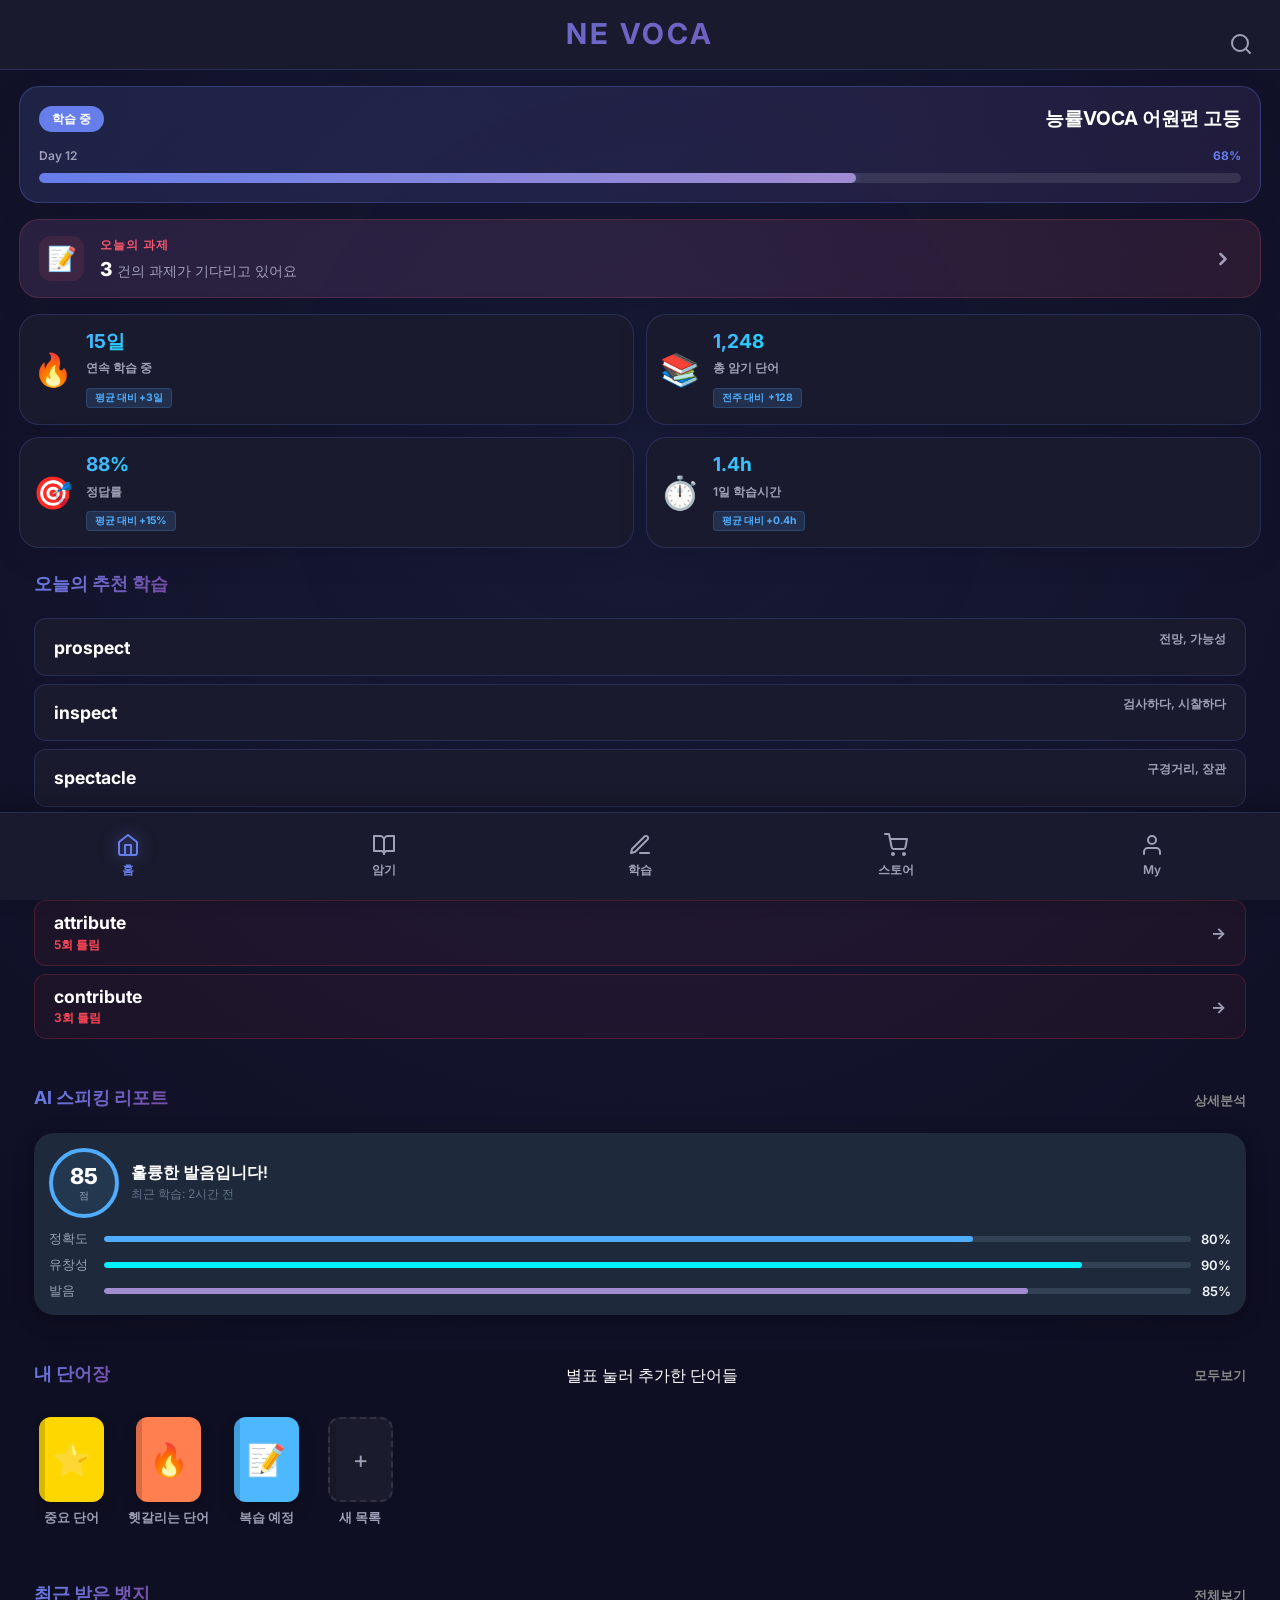
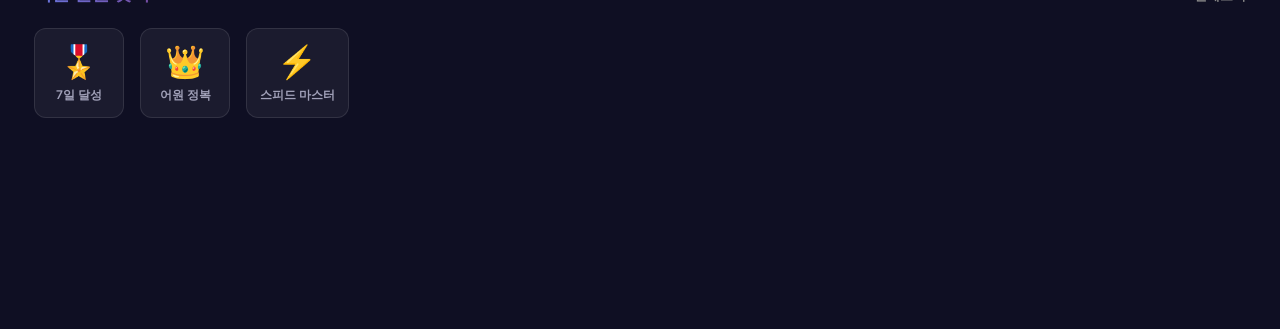
==== commit f7029d1d: "Add files via upload" ====
--- a/index.html
+++ b/index.html
@@ -57,7 +57,7 @@
                         <div class="assignment-mini-info">
                             <span class="mini-label">오늘의 과제</span>
                             <div class="mini-status">
-                                <span class="pending-count">2</span>
+                                <span class="pending-count">3</span>
                                 <span class="status-text">건의 과제가 기다리고 있어요</span>
                             </div>
                         </div>
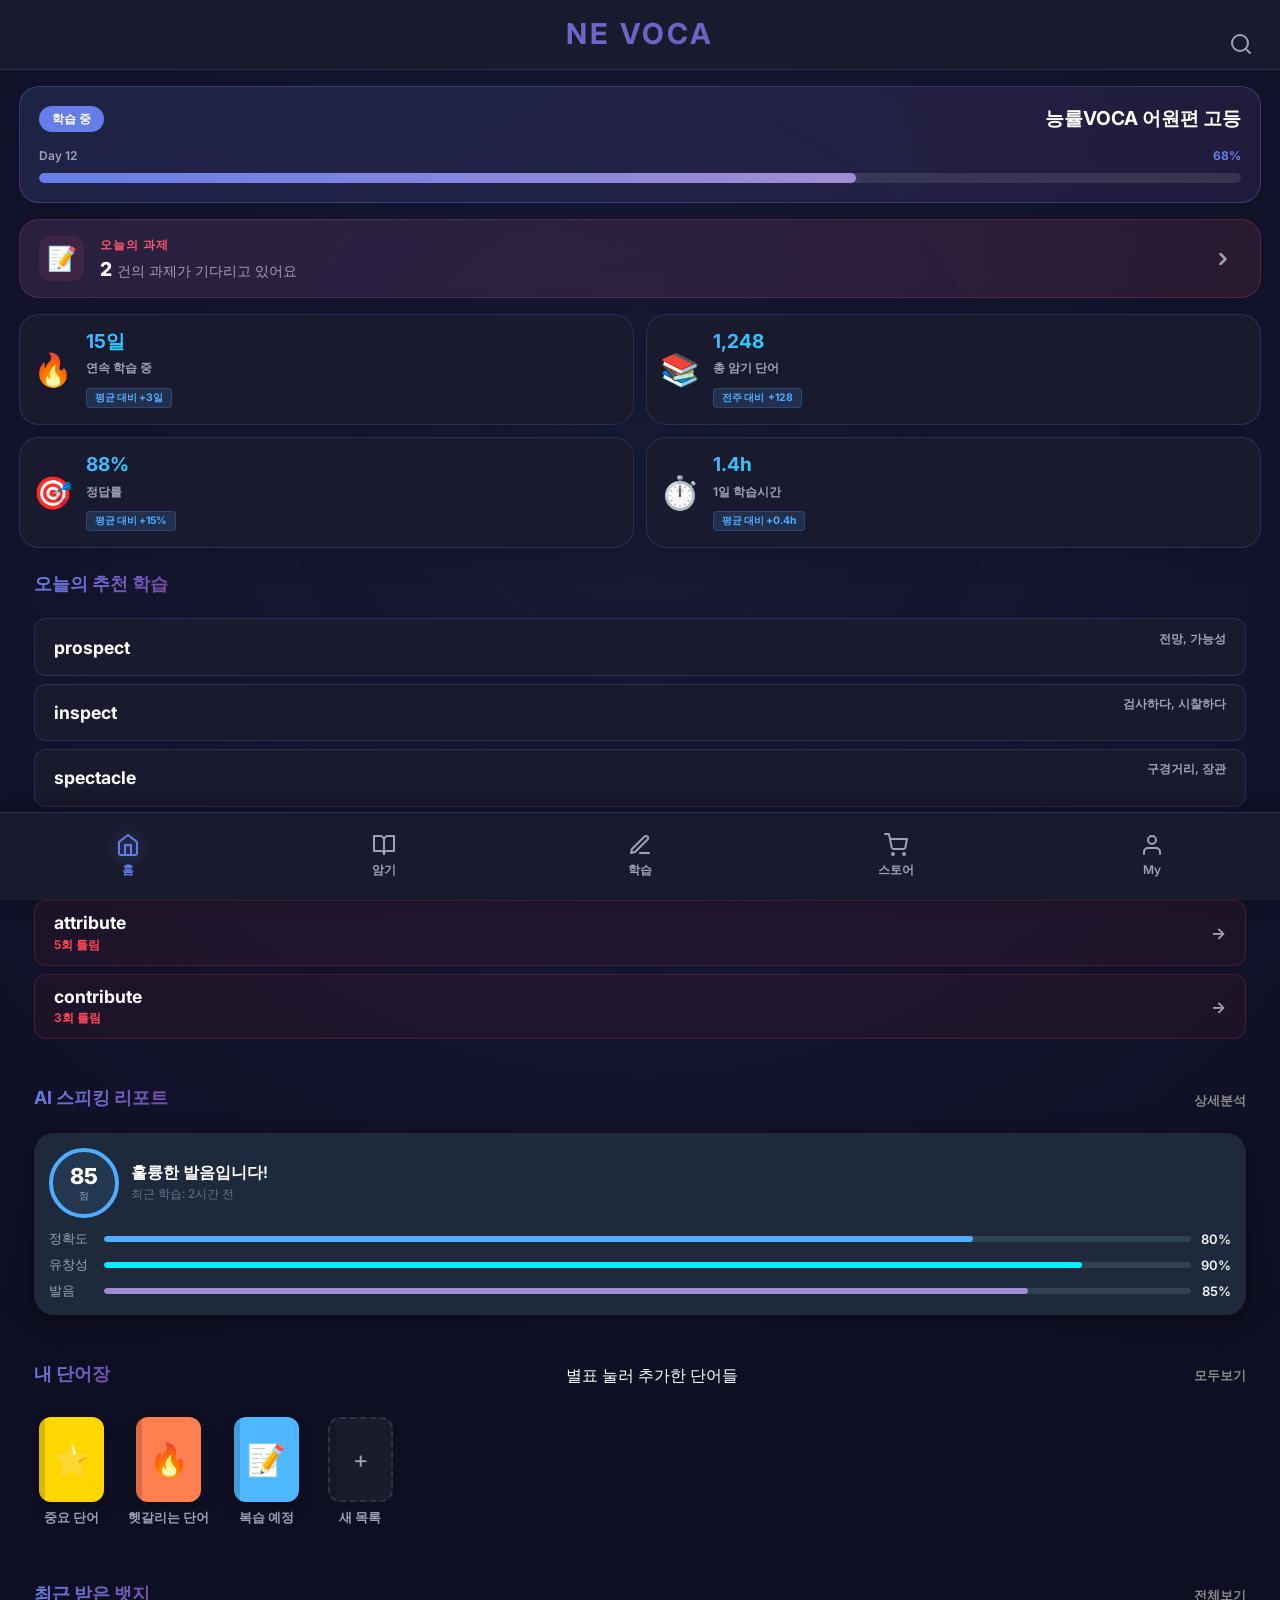
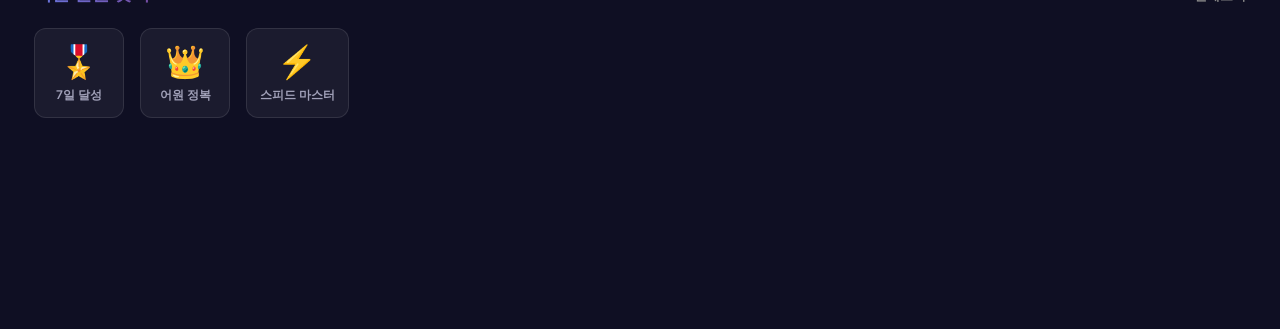
==== commit 7bfbd3e5: "Update index.html" ====
--- a/index.html
+++ b/index.html
@@ -57,7 +57,7 @@
                         <div class="assignment-mini-info">
                             <span class="mini-label">오늘의 과제</span>
                             <div class="mini-status">
-                                <span class="pending-count">3</span>
+                                <span class="pending-count">2</span>
                                 <span class="status-text">건의 과제가 기다리고 있어요</span>
                             </div>
                         </div>
@@ -1346,4 +1346,5 @@
     <script src="script.js"></script>
 </body>
 
-</html>+
+</html>
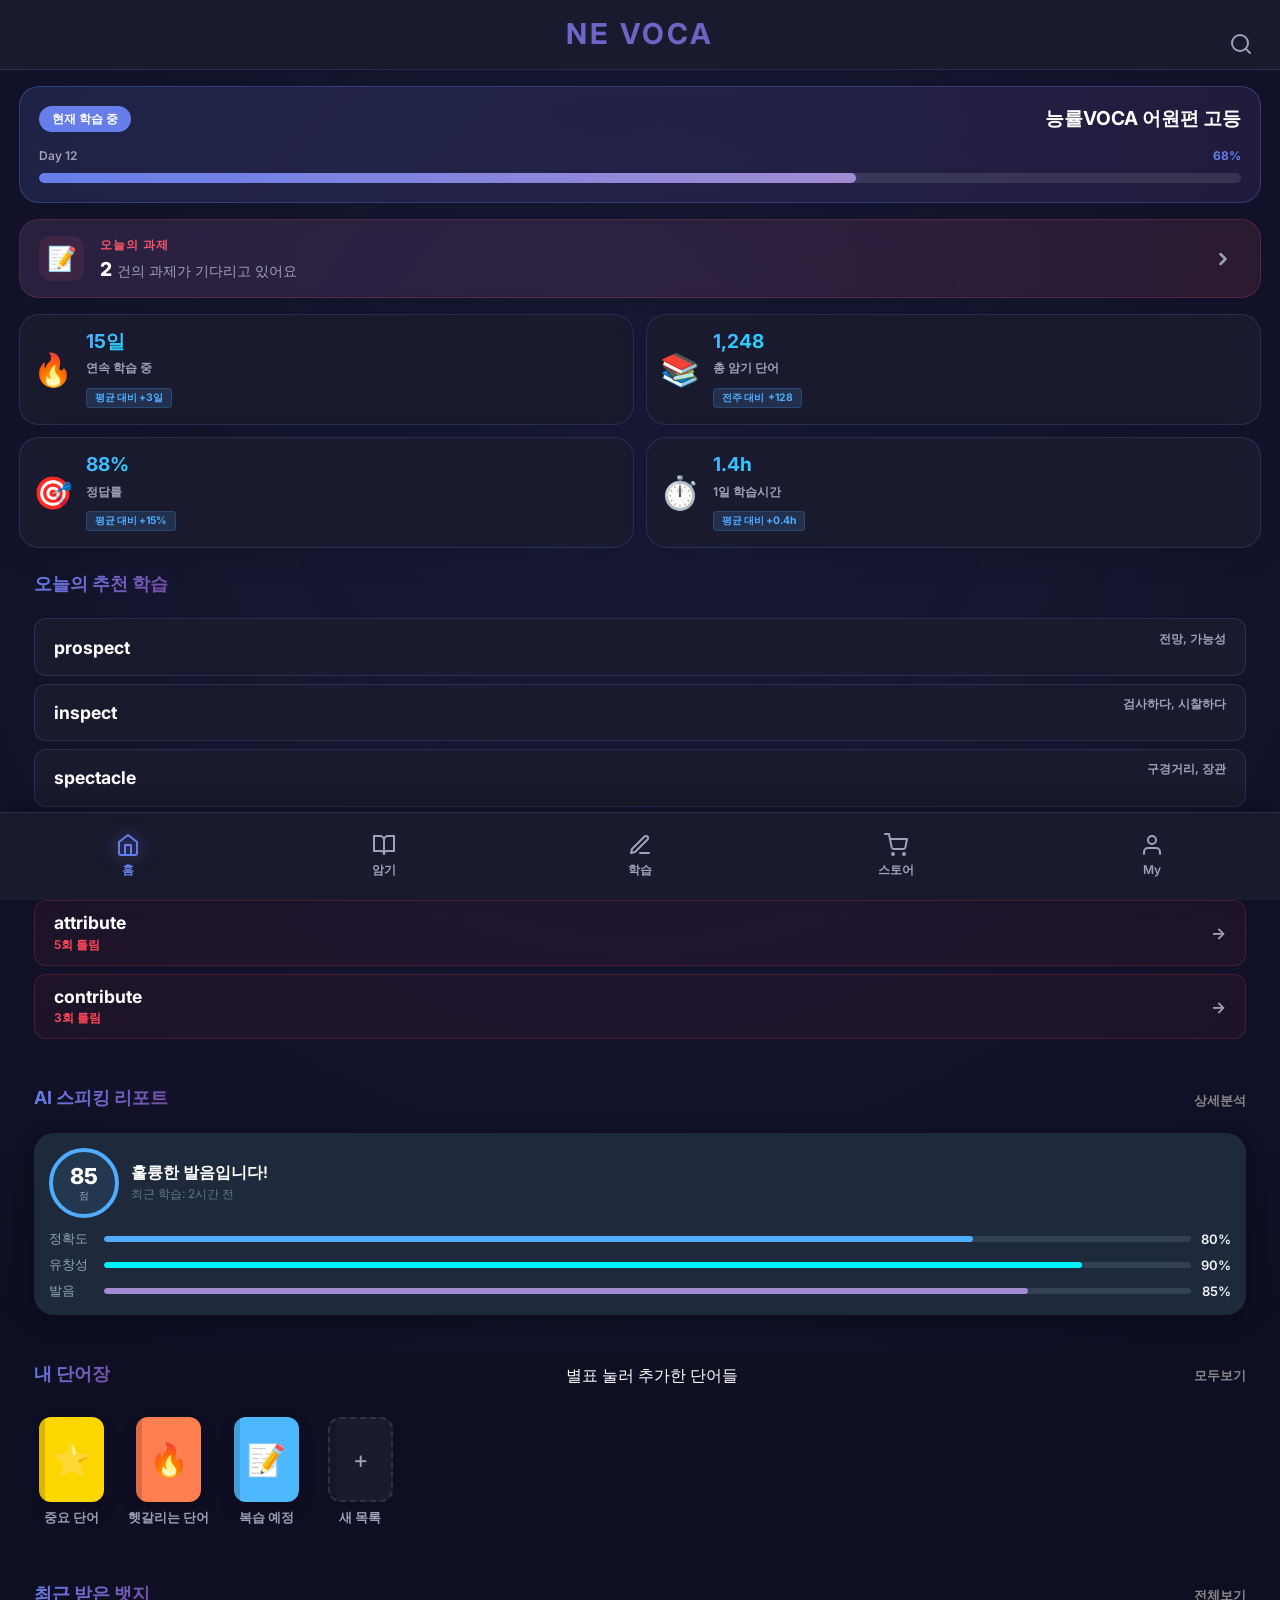
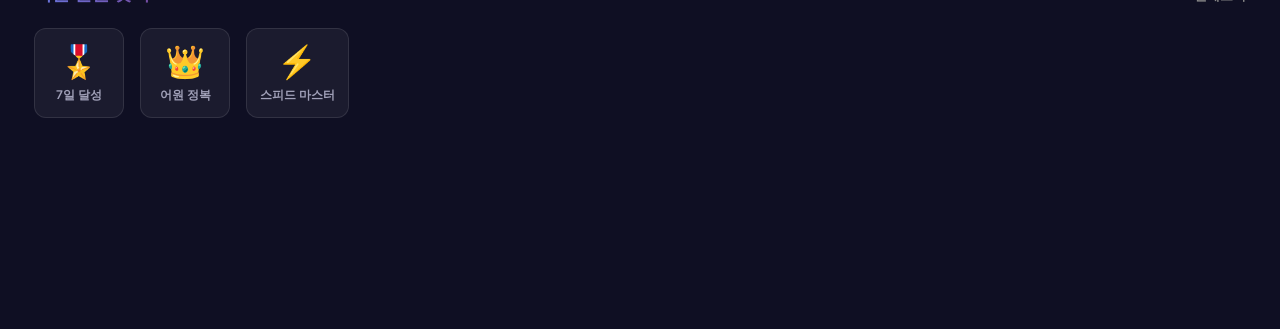
==== commit 960bc35e: "Add files via upload" ====
--- a/index.html
+++ b/index.html
@@ -36,7 +36,7 @@
                 <!-- Learning Progress Card -->
                 <div class="home-card status-card">
                     <div class="status-header">
-                        <span class="book-tag">학습 중</span>
+                        <span class="book-tag">현재 학습 중</span>
                         <h3 class="current-book">능률VOCA 어원편 고등</h3>
                     </div>
                     <div class="progress-details">
@@ -568,8 +568,36 @@
 
         <!-- Study Mode -->
         <div id="studyMode" class="mode-section">
+            <!-- Study Pack Selection -->
+            <div id="studyPackSelection" class="quiz-selection hidden">
+                <div class="quiz-header"
+                    style="background: transparent; border: none; padding: 0.5rem 1.5rem 1rem 1.5rem;">
+                    <button class="back-btn" id="backToQuizFromPackBtn">
+                        <svg xmlns="http://www.w3.org/2000/svg" width="20" height="20" viewBox="0 0 24 24" fill="none"
+                            stroke="currentColor" stroke-width="2.5" stroke-linecap="round" stroke-linejoin="round">
+                            <line x1="19" y1="12" x2="5" y2="12"></line>
+                            <polyline points="12 19 5 12 12 5"></polyline>
+                        </svg>
+                    </button>
+                    <h2 class="quiz-title"
+                        style="margin: 0; font-size: 1.2rem; background: var(--primary-gradient); -webkit-background-clip: text; -webkit-text-fill-color: transparent; background-clip: text; font-weight: 700;">
+                        학습 단어팩 선택</h2>
+                </div>
+                <div class="word-pack-container" id="studyPackList">
+                    <!-- Owned packs will be shown here -->
+                </div>
+            </div>
+
             <!-- Quiz Selection -->
             <div id="quizSelection" class="quiz-selection">
+                <div class="current-pack-indicator">
+                    <div class="current-pack-info">
+                        <span class="indicator-label">현재 학습 중</span>
+                        <h2 class="current-pack-name" id="studyCurrentPackName">능률VOCA 어원편 고등</h2>
+                    </div>
+                    <button class="change-pack-btn" id="changeStudyPackBtn">변경</button>
+                </div>
+
                 <h2 class="section-title">학습 모드를 선택하세요</h2>
                 <div class="quiz-options">
                     <div class="quiz-option-card" id="spellingQuizCard">
@@ -1346,5 +1374,4 @@
     <script src="script.js"></script>
 </body>
 
-
-</html>
+</html>
--- a/style.css
+++ b/style.css
@@ -524,6 +524,32 @@
     color: #ffd700;
 }
 
+.day-card.locked {
+    opacity: 0.6;
+    background: rgba(255, 255, 255, 0.05);
+    border-color: rgba(255, 255, 255, 0.1);
+    cursor: default;
+}
+
+.day-card.locked:hover {
+    transform: none;
+    border-color: rgba(255, 255, 255, 0.1);
+    background: rgba(255, 255, 255, 0.05);
+}
+
+.day-card.locked .day-number,
+.day-card.locked .day-stats {
+    color: var(--text-secondary);
+}
+
+.lock-icon {
+    position: absolute;
+    top: 10px;
+    right: 10px;
+    font-size: 1.2rem;
+    filter: drop-shadow(0 0 5px rgba(0, 0, 0, 0.5));
+}
+
 .word-pack-info {
     display: flex;
     flex-direction: column;
@@ -595,6 +621,55 @@
 .pack-buy-btn:hover {
     filter: brightness(1.2);
     transform: scale(1.05);
+}
+
+/* Study Mode Pack Indicator */
+.current-pack-indicator {
+    background: rgba(102, 126, 234, 0.1);
+    border: 1px solid rgba(102, 126, 234, 0.2);
+    border-radius: 15px;
+    padding: 1rem 1.2rem;
+    display: flex;
+    justify-content: space-between;
+    align-items: center;
+    margin-bottom: 2rem;
+    animation: fadeIn 0.5s ease;
+}
+
+.current-pack-info {
+    display: flex;
+    flex-direction: column;
+    gap: 0.2rem;
+}
+
+.indicator-label {
+    font-size: 0.75rem;
+    color: var(--text-secondary);
+    font-weight: 600;
+}
+
+.current-pack-name {
+    font-size: 1rem;
+    font-weight: 700;
+    color: var(--text-primary);
+    margin: 0;
+}
+
+.change-pack-btn {
+    background: transparent;
+    border: 1px solid var(--accent-color);
+    color: var(--accent-color);
+    padding: 0.4rem 0.8rem;
+    border-radius: 8px;
+    font-size: 0.8rem;
+    font-weight: 600;
+    cursor: pointer;
+    transition: all 0.3s ease;
+}
+
+.change-pack-btn:hover {
+    background: var(--accent-color);
+    color: white;
 }
 
 .pack-trial-btn:hover,
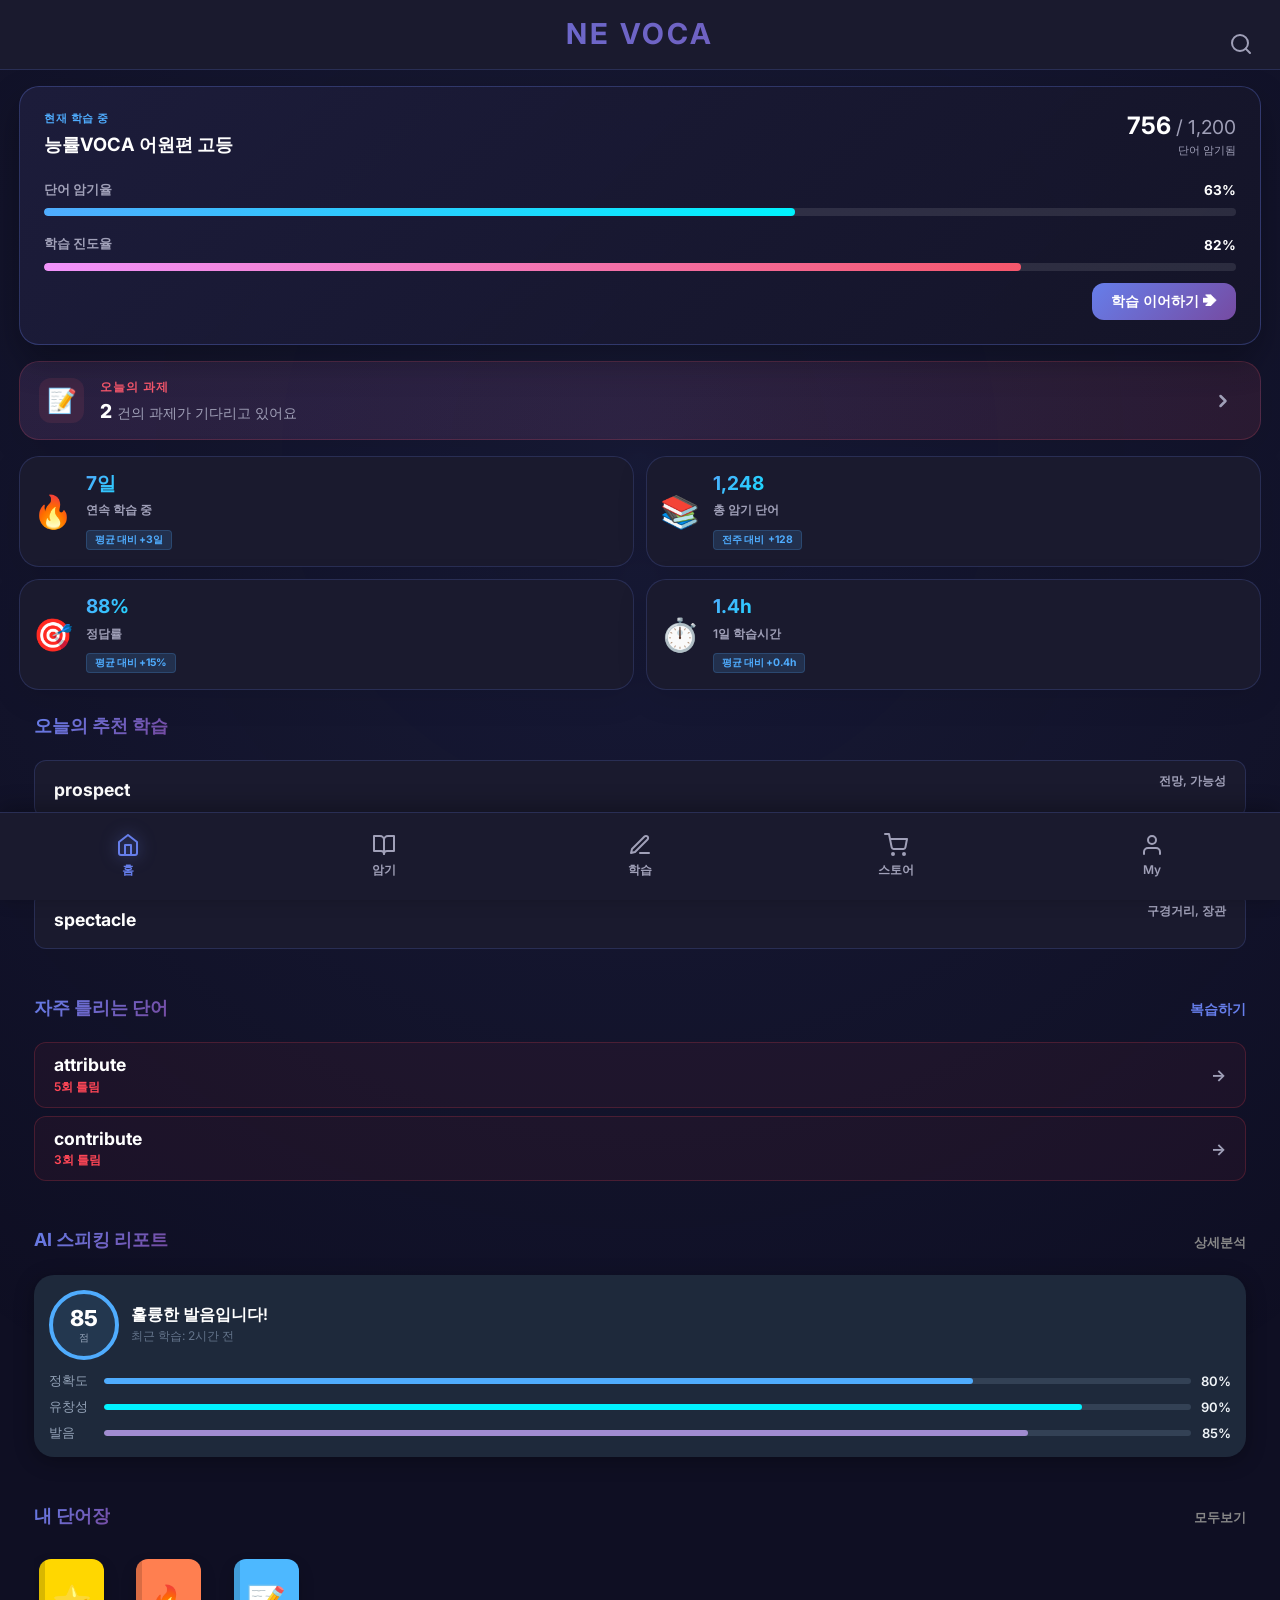
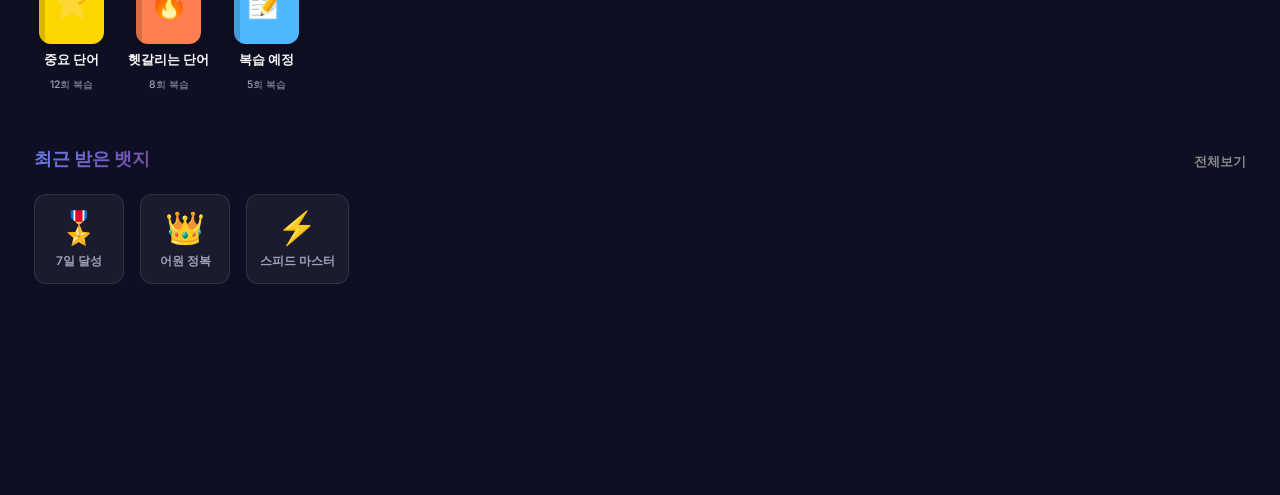
==== commit 4a2cf7d0: "Add files via upload" ====
--- a/index.html
+++ b/index.html
@@ -35,17 +35,40 @@
             <div class="home-container">
                 <!-- Learning Progress Card -->
                 <div class="home-card status-card">
-                    <div class="status-header">
-                        <span class="book-tag">현재 학습 중</span>
-                        <h3 class="current-book">능률VOCA 어원편 고등</h3>
-                    </div>
-                    <div class="progress-details">
-                        <div class="progress-text">
-                            <span class="day-info">Day 12</span>
-                            <span class="percentage">68%</span>
-                        </div>
-                        <div class="home-progress-bar">
-                            <div class="home-progress-fill" style="width: 68%;"></div>
+                    <div class="status-main-simple">
+                        <div class="book-info-simple">
+                            <span class="status-badge-simple">현재 학습 중</span>
+                            <h3 class="current-book-simple">능률VOCA 어원편 고등</h3>
+                        </div>
+                        <div class="memorized-info-simple">
+                            <span class="memorized-count-simple"><strong>756</strong> / 1,200</span>
+                            <span class="memorized-label-simple">단어 암기됨</span>
+                        </div>
+                    </div>
+
+                    <div class="status-progress-simple">
+                        <div class="progress-item-simple">
+                            <div class="progress-header-simple">
+                                <span class="progress-label-simple">단어 암기율</span>
+                                <span class="progress-value-simple">63%</span>
+                            </div>
+                            <div class="home-progress-bar">
+                                <div class="home-progress-fill" style="width: 63%;"></div>
+                            </div>
+                        </div>
+                        <div class="progress-item-simple">
+                            <div class="progress-header-simple">
+                                <span class="progress-label-simple">학습 진도율</span>
+                                <span class="progress-value-simple">82%</span>
+                            </div>
+                            <div class="home-progress-bar">
+                                <div class="home-progress-fill"
+                                    style="width: 82%; background: linear-gradient(90deg, #f093fb, #f5576c);"></div>
+                            </div>
+                        </div>
+                        <div class="progress-footer-simple" style="margin-top: -0.5rem;">
+                            <div class="footer-stats"></div>
+                            <button class="continue-btn-simple" id="continueLearningBtn">학습 이어하기 ➔</button>
                         </div>
                     </div>
                 </div>
@@ -75,7 +98,7 @@
                     <div class="home-card stat-summary-card">
                         <div class="stat-icon">🔥</div>
                         <div class="stat-info">
-                            <span class="stat-value">15일</span>
+                            <span class="stat-value">7일</span>
                             <span class="stat-label">연속 학습 중</span>
                             <div class="comparison-badge positive">
                                 <span class="comparison-text">평균 대비 +3일</span>
@@ -207,7 +230,6 @@
                 <div class="home-section">
                     <div class="section-header">
                         <h3 class="section-title">내 단어장</h3>
-                        <p class="section-subtitle">별표 눌러 추가한 단어들</p>
                         <button class="view-all-btn">모두보기</button>
                     </div>
                     <div class="wordbook-list">
@@ -222,10 +244,6 @@
                         <div class="wordbook-item" style="--book-color: #4db8ff;">
                             <div class="wordbook-cover">📝</div>
                             <span class="wordbook-name">복습 예정</span>
-                        </div>
-                        <div class="wordbook-item add-wordbook">
-                            <div class="wordbook-cover">+</div>
-                            <span class="wordbook-name">새 목록</span>
                         </div>
                     </div>
                 </div>
@@ -323,23 +341,24 @@
                 <h2 class="section-title">학습한 단어팩을 선택하세요</h2>
                 <div class="word-pack-container">
                     <div class="word-pack-card memorize-pack-btn" data-pack="middle">
-                        <div class="pack-thumbnail thumb-middle">
-                            <img src="assets/middle_voca_thumb.png" alt="능률VOCA 어원편 중등">
+                        <div class="package-thumbnail-area">
+                            <div class="diag-book" style="top: 17px; left: 12px;"><img
+                                    src="assets/middle_voca_thumb.png" alt="능률VOCA 어원편 중등"></div>
                         </div>
                         <div class="word-pack-content">
                             <div class="pack-title">능률VOCA 어원편 중등</div>
                             <div class="pack-stats-grid">
                                 <div class="pack-stat-item">
-                                    <span class="stat-label">진행도</span>
-                                    <span class="stat-value">15 / 60 Day</span>
+                                    <span class="stat-label">암기율</span>
+                                    <span class="stat-value" style="color: var(--accent-color);">26%</span>
                                 </div>
                                 <div class="pack-stat-item">
-                                    <span class="stat-label">획득 메달</span>
-                                    <span class="stat-value medal-value">🏅 12개</span>
+                                    <span class="stat-label">진도율</span>
+                                    <span class="stat-value" style="color: #f093fb;">35%</span>
                                 </div>
                                 <div class="pack-stat-item">
-                                    <span class="stat-label">암기율</span>
-                                    <span class="stat-value">25%</span>
+                                    <span class="stat-label">암기 단어</span>
+                                    <span class="stat-value">156 / 600</span>
                                 </div>
                             </div>
                             <div class="pack-progress-container">
@@ -349,49 +368,51 @@
                         </div>
                     </div>
                     <div class="word-pack-card memorize-pack-btn" data-pack="etymology">
-                        <div class="pack-thumbnail thumb-etymology">
-                            <img src="assets/etymology_voca_thumb.png" alt="능률VOCA 어원편 고등">
+                        <div class="package-thumbnail-area">
+                            <div class="diag-book" style="top: 17px; left: 12px;"><img
+                                    src="assets/etymology_voca_thumb.png" alt="능률VOCA 어원편 고등"></div>
                         </div>
                         <div class="word-pack-content">
                             <div class="pack-title">능률VOCA 어원편 고등</div>
                             <div class="pack-stats-grid">
                                 <div class="pack-stat-item">
-                                    <span class="stat-label">진행도</span>
-                                    <span class="stat-value">40 / 80 Day</span>
+                                    <span class="stat-label">암기율</span>
+                                    <span class="stat-value" style="color: var(--accent-color);">38%</span>
                                 </div>
                                 <div class="pack-stat-item">
-                                    <span class="stat-label">획득 메달</span>
-                                    <span class="stat-value medal-value">🏅 35개</span>
-                                </div>
+                                    <span class="stat-label">진도율</span>
+                                    <span class="stat-value" style="color: #f093fb;">52%</span>
+                                </div>
+                                <div class="pack-stat-item">
+                                    <span class="stat-label">암기 단어</span>
+                                    <span class="stat-value">452 / 1200</span>
+                                </div>
+                            </div>
+                            <div class="pack-progress-container">
+                                <div class="pack-progress-fill" style="width: 50%;"></div>
+                            </div>
+                            <div class="pack-last-date">최근 학습: 3일 전</div>
+                        </div>
+                    </div>
+                    <div class="word-pack-card memorize-pack-btn" data-pack="sat">
+                        <div class="package-thumbnail-area">
+                            <div class="diag-book diag-1"><img src="assets/etymology_voca_thumb.png" alt="Book 1"></div>
+                            <div class="diag-book diag-2"><img src="assets/sat_voca_thumb.png" alt="Book 2"></div>
+                        </div>
+                        <div class="word-pack-content">
+                            <div class="pack-title">내신+수능대비 패키지</div>
+                            <div class="pack-stats-grid">
                                 <div class="pack-stat-item">
                                     <span class="stat-label">암기율</span>
-                                    <span class="stat-value">50%</span>
-                                </div>
-                            </div>
-                            <div class="pack-progress-container">
-                                <div class="pack-progress-fill" style="width: 50%;"></div>
-                            </div>
-                            <div class="pack-last-date">최근 학습: 3일 전</div>
-                        </div>
-                    </div>
-                    <div class="word-pack-card memorize-pack-btn" data-pack="sat">
-                        <div class="pack-thumbnail thumb-sat">
-                            <img src="assets/sat_voca_thumb.png" alt="능률VOCA 수능 필수">
-                        </div>
-                        <div class="word-pack-content">
-                            <div class="pack-title">능률VOCA 수능 필수</div>
-                            <div class="pack-stats-grid">
+                                    <span class="stat-value" style="color: var(--accent-color);">5%</span>
+                                </div>
                                 <div class="pack-stat-item">
-                                    <span class="stat-label">진행도</span>
-                                    <span class="stat-value">5 / 100 Day</span>
+                                    <span class="stat-label">진도율</span>
+                                    <span class="stat-value" style="color: #f093fb;">12%</span>
                                 </div>
                                 <div class="pack-stat-item">
-                                    <span class="stat-label">획득 메달</span>
-                                    <span class="stat-value medal-value">🏅 3개</span>
-                                </div>
-                                <div class="pack-stat-item">
-                                    <span class="stat-label">암기율</span>
-                                    <span class="stat-value">5%</span>
+                                    <span class="stat-label">암기 단어</span>
+                                    <span class="stat-value">105 / 2100</span>
                                 </div>
                             </div>
                             <div class="pack-progress-container">
@@ -729,7 +750,7 @@
                 <div class="quiz-content">
                     <div class="quiz-meta-info">
                         <span class="failure-count" id="spellingFailureCount">0번 틀림</span>
-                        <button class="save-card-btn">
+                        <button class="save-card-btn" id="spellingSaveBtn">
                             <svg xmlns="http://www.w3.org/2000/svg" width="18" height="18" viewBox="0 0 24 24"
                                 fill="none" stroke="currentColor" stroke-width="2" stroke-linecap="round"
                                 stroke-linejoin="round">
@@ -796,7 +817,7 @@
                 <div class="quiz-content">
                     <div class="quiz-meta-info">
                         <span class="failure-count" id="sentenceFailureCount">0번 틀림</span>
-                        <button class="save-card-btn">
+                        <button class="save-card-btn" id="sentenceSaveBtn">
                             <svg xmlns="http://www.w3.org/2000/svg" width="18" height="18" viewBox="0 0 24 24"
                                 fill="none" stroke="currentColor" stroke-width="2" stroke-linecap="round"
                                 stroke-linejoin="round">
@@ -884,7 +905,7 @@
                 <div class="quiz-content">
                     <div class="quiz-meta-info">
                         <span class="failure-count" id="meaningFailureCount">0번 틀림</span>
-                        <button class="save-card-btn">
+                        <button class="save-card-btn" id="wordMeaningSaveBtn">
                             <svg xmlns="http://www.w3.org/2000/svg" width="18" height="18" viewBox="0 0 24 24"
                                 fill="none" stroke="currentColor" stroke-width="2" stroke-linecap="round"
                                 stroke-linejoin="round">
@@ -1033,60 +1054,63 @@
                 <div class="word-pack-container">
                     <!-- 중등 -->
                     <div class="word-pack-card">
-                        <div class="pack-thumbnail thumb-middle">
-                            <img src="assets/middle_voca_thumb.png" alt="능률VOCA 어원편 중등">
+                        <div class="package-thumbnail-area">
+                            <div class="diag-book" style="top: 17px; left: 12px;"><img
+                                    src="assets/middle_voca_thumb.png" alt="능률VOCA 어원편 중등"></div>
                         </div>
                         <div class="word-pack-content">
                             <div class="word-pack-info">
                                 <div class="pack-title">능률VOCA 어원편 중등</div>
                                 <div class="price-group">
-                                    <div class="pack-price">9,900원</div>
+                                    <div class="pack-price">4,900원</div>
                                     <button class="pack-buy-btn">구매하기</button>
                                 </div>
                             </div>
                             <div class="pack-actions-bottom">
-                                <button class="pack-trial-btn">1Day 체험</button>
-                                <button class="pack-pin-btn">인증코드 입력</button>
+                                <button class="pack-trial-btn">Day 1 체험</button>
+                                <button class="pack-pin-btn">구매 인증코드 입력</button>
                             </div>
                         </div>
                     </div>
 
                     <!-- 어원 -->
                     <div class="word-pack-card">
-                        <div class="pack-thumbnail thumb-etymology">
-                            <img src="assets/etymology_voca_thumb.png" alt="능률VOCA 어원편 고등">
+                        <div class="package-thumbnail-area">
+                            <div class="diag-book" style="top: 17px; left: 12px;"><img
+                                    src="assets/etymology_voca_thumb.png" alt="능률VOCA 어원편 고등"></div>
                         </div>
                         <div class="word-pack-content">
                             <div class="word-pack-info">
                                 <div class="pack-title">능률VOCA 어원편 고등</div>
                                 <div class="price-group">
-                                    <div class="pack-price">12,900원</div>
+                                    <div class="pack-price">4,900원</div>
                                     <button class="pack-buy-btn">구매하기</button>
                                 </div>
                             </div>
                             <div class="pack-actions-bottom">
-                                <button class="pack-trial-btn">1Day 체험</button>
-                                <button class="pack-pin-btn">인증코드 입력</button>
-                            </div>
-                        </div>
-                    </div>
-
-                    <!-- 수능 -->
+                                <button class="pack-trial-btn">Day 1 체험</button>
+                                <button class="pack-pin-btn">구매 인증코드 입력</button>
+                            </div>
+                        </div>
+                    </div>
+
+                    <!-- 내신+수능 패키지 -->
                     <div class="word-pack-card">
-                        <div class="pack-thumbnail thumb-sat">
-                            <img src="assets/sat_voca_thumb.png" alt="능률VOCA 수능 필수">
+                        <div class="package-thumbnail-area">
+                            <div class="diag-book diag-1"><img src="assets/etymology_voca_thumb.png" alt="Book 1"></div>
+                            <div class="diag-book diag-2"><img src="assets/sat_voca_thumb.png" alt="Book 2"></div>
                         </div>
                         <div class="word-pack-content">
                             <div class="word-pack-info">
-                                <div class="pack-title">능률VOCA 수능 필수</div>
+                                <div class="pack-title">내신+수능대비 패키지</div>
                                 <div class="price-group">
-                                    <div class="pack-price">14,900원</div>
+                                    <div class="pack-price">8,900원</div>
                                     <button class="pack-buy-btn">구매하기</button>
                                 </div>
                             </div>
+                            <div class="pack-notice">※ 교재 인증 불가 (디지털 전용 상품)</div>
                             <div class="pack-actions-bottom">
-                                <button class="pack-trial-btn">1Day 체험</button>
-                                <button class="pack-pin-btn">인증코드 입력</button>
+                                <button class="pack-trial-btn">Day 1 체험</button>
                             </div>
                         </div>
                     </div>
@@ -1102,25 +1126,37 @@
                     <div class="profile-avatar">👤</div>
                     <div class="profile-info">
                         <h3 class="user-name">열공하는 학생님</h3>
-                        <p class="user-level">LV.15 암기 마스터</p>
                     </div>
                     <button class="edit-profile-btn">수정</button>
                 </div>
 
                 <!-- Detailed Streak UI -->
                 <div class="my-card streak-detail-card">
-                    <div class="card-header">
-                        <h4 class="card-title">학습 스트레이크</h4>
-                        <span class="total-streak">현재 15일 연속</span>
-                    </div>
-                    <div class="streak-calendar">
-                        <div class="day-dot active">월</div>
-                        <div class="day-dot active">화</div>
-                        <div class="day-dot active">수</div>
-                        <div class="day-dot active">목</div>
-                        <div class="day-dot active">금</div>
-                        <div class="day-dot active">토</div>
-                        <div class="day-dot today">일</div>
+                    <div class="streak-main-stats">
+                        <div class="streak-item highlight">
+                            <div class="streak-info">
+                                <span class="streak-value">7</span>
+                                <span class="streak-suffix">일</span>
+                            </div>
+                            <span class="streak-label">현재 연속 학습 중</span>
+                        </div>
+                        <div class="streak-divider"></div>
+                        <div class="streak-item">
+                            <div class="streak-info">
+                                <span class="streak-value">16</span>
+                                <span class="streak-suffix">일</span>
+                            </div>
+                            <span class="streak-label">총 학습 일수</span>
+                        </div>
+                    </div>
+                    <div class="streak-calendar-mini" id="openStreakCalendar">
+                        <div class="day-dot active"><span class="day-name">월</span></div>
+                        <div class="day-dot active"><span class="day-name">화</span></div>
+                        <div class="day-dot active today"><span class="day-name">수</span></div>
+                        <div class="day-dot"><span class="day-name">목</span></div>
+                        <div class="day-dot"><span class="day-name">금</span></div>
+                        <div class="day-dot"><span class="day-name">토</span></div>
+                        <div class="day-dot"><span class="day-name">일</span></div>
                     </div>
                 </div>
 
@@ -1196,28 +1232,28 @@
                 <!-- Settings List -->
                 <div class="my-section">
                     <div class="settings-list">
-                        <div class="settings-item">
+                        <div class="settings-item" id="openWordbookManageBtn">
                             <div class="settings-label">
                                 <span class="settings-icon">📚</span>
                                 <span>내 단어장 관리</span>
                             </div>
                             <span class="settings-arrow">›</span>
                         </div>
-                        <div class="settings-item">
+                        <div class="settings-item" id="openNotificationSettingsBtn">
                             <div class="settings-label">
                                 <span class="settings-icon">🔔</span>
                                 <span>학습 알림 설정</span>
                             </div>
                             <span class="settings-arrow">›</span>
                         </div>
-                        <div class="settings-item">
+                        <div class="settings-item" id="openDataResetBtn">
                             <div class="settings-label">
                                 <span class="settings-icon">📊</span>
                                 <span>데이터 초기화</span>
                             </div>
                             <span class="settings-arrow">›</span>
                         </div>
-                        <div class="settings-item">
+                        <div class="settings-item" id="openAccountSecurityBtn">
                             <div class="settings-label">
                                 <span class="settings-icon">🛡️</span>
                                 <span>계정 보안</span>
@@ -1242,8 +1278,285 @@
             </div>
         </div>
 
+        <!-- My Wordbook Management Mode -->
+        <div id="myWordbookManageMode" class="mode-section">
+            <div class="my-container">
+                <div class="my-mode-header">
+                    <button class="back-btn" id="backToMyFromManageBtn">
+                        <svg xmlns="http://www.w3.org/2000/svg" width="20" height="20" viewBox="0 0 24 24" fill="none"
+                            stroke="currentColor" stroke-width="2.5" stroke-linecap="round" stroke-linejoin="round">
+                            <line x1="19" y1="12" x2="5" y2="12"></line>
+                            <polyline points="12 19 5 12 12 5"></polyline>
+                        </svg>
+                    </button>
+                    <h2 class="section-title">내 단어장 관리</h2>
+                </div>
+
+                <div class="manage-list-container">
+                    <div id="wordbookManageList" class="manage-list">
+                        <!-- Dynamic content here -->
+                    </div>
+                </div>
+
+                <button class="add-new-book-btn" id="addNewBookBtn">
+                    <span class="plus-icon">+</span> 새 단어장 만들기
+                </button>
+            </div>
+        </div>
+
+        <!-- Learning Notification Settings Mode -->
+        <div id="notificationSettingsMode" class="mode-section">
+            <div class="my-container">
+                <div class="my-mode-header">
+                    <button class="back-btn" id="backToMyFromNotificationBtn">
+                        <svg xmlns="http://www.w3.org/2000/svg" width="20" height="20" viewBox="0 0 24 24" fill="none"
+                            stroke="currentColor" stroke-width="2.5" stroke-linecap="round" stroke-linejoin="round">
+                            <line x1="19" y1="12" x2="5" y2="12"></line>
+                            <polyline points="12 19 5 12 12 5"></polyline>
+                        </svg>
+                    </button>
+                    <h2 class="section-title">학습 알림 설정</h2>
+                </div>
+
+                <div class="settings-group">
+                    <div class="settings-group-title">공통 설정</div>
+                    <div class="settings-card">
+                        <div class="toggle-setting">
+                            <div class="setting-info">
+                                <div class="setting-title">푸시 알림 허용</div>
+                                <div class="setting-desc">학습 일정 및 혜택 정보를 받습니다.</div>
+                            </div>
+                            <label class="switch">
+                                <input type="checkbox" id="pushNotificationToggle" checked>
+                                <span class="slider round"></span>
+                            </label>
+                        </div>
+                        <div class="toggle-setting">
+                            <div class="setting-info">
+                                <div class="setting-title">야간 알림 제한</div>
+                                <div class="setting-desc">특정 시간대에는 알림을 받지 않습니다.</div>
+                            </div>
+                            <label class="switch">
+                                <input type="checkbox" id="nightNotificationToggle" checked>
+                                <span class="slider round"></span>
+                            </label>
+                        </div>
+                        <div class="time-range-setting" id="nightTimeRangeArea">
+                            <div class="time-input-group">
+                                <span class="time-label">시작</span>
+                                <input type="time" id="nightStartTime" class="custom-time-input" value="21:00">
+                            </div>
+                            <span class="time-separator">~</span>
+                            <div class="time-input-group">
+                                <span class="time-label">종료</span>
+                                <input type="time" id="nightEndTime" class="custom-time-input" value="08:00">
+                            </div>
+                        </div>
+                    </div>
+
+                    <div class="settings-group-title">맞춤형 암기 알림</div>
+                    <div class="settings-card">
+                        <div class="toggle-setting">
+                            <div class="setting-info">
+                                <div class="setting-title">오늘의 암기 알림</div>
+                                <div class="setting-desc">설정한 시간에 오늘의 단어 학습을 알려줍니다.</div>
+                            </div>
+                            <label class="switch">
+                                <input type="checkbox" id="dailyMemorizeToggle" checked>
+                                <span class="slider round"></span>
+                            </label>
+                        </div>
+                        <div class="time-setting">
+                            <div class="setting-label">알림 시간 설정</div>
+                            <input type="time" id="memorizeTimeInput" class="custom-time-input" value="19:00">
+                        </div>
+                    </div>
+
+                    <div class="settings-group-title">기타 알림</div>
+                    <div class="settings-card">
+                        <div class="toggle-setting">
+                            <div class="setting-info">
+                                <div class="setting-title">복습 권장 알림</div>
+                                <div class="setting-desc">오답이 많은 단어를 다시 공부하도록 알려줍니다.</div>
+                            </div>
+                            <label class="switch">
+                                <input type="checkbox" id="reviewRecommendationToggle" checked>
+                                <span class="slider round"></span>
+                            </label>
+                        </div>
+                        <div class="toggle-setting">
+                            <div class="setting-info">
+                                <div class="setting-title">주간 학습 리포트</div>
+                                <div class="setting-desc">매주 월요일 한 주간의 학습 통계를 보내줍니다.</div>
+                            </div>
+                            <label class="switch">
+                                <input type="checkbox" id="weeklyReportToggle" checked>
+                                <span class="slider round"></span>
+                            </label>
+                        </div>
+                    </div>
+                </div>
+
+                <p class="settings-footer-tip">💡 기기 자체의 설정에서 알림이 차단되어 있으면 푸시를 받을 수 없으니 주의해주세요.</p>
+            </div>
+        </div>
+
+        <!-- Account Security Mode -->
+        <div id="accountSecurityMode" class="mode-section">
+            <div class="my-container">
+                <div class="my-mode-header">
+                    <button class="back-btn" id="backToMyFromSecurityBtn">
+                        <svg xmlns="http://www.w3.org/2000/svg" width="20" height="20" viewBox="0 0 24 24" fill="none"
+                            stroke="currentColor" stroke-width="2.5" stroke-linecap="round" stroke-linejoin="round">
+                            <line x1="19" y1="12" x2="5" y2="12"></line>
+                            <polyline points="12 19 5 12 12 5"></polyline>
+                        </svg>
+                    </button>
+                    <h2 class="section-title">계정 보안</h2>
+                </div>
+
+                <div class="settings-group">
+                    <div class="settings-group-title">내 계정 정보</div>
+                    <div class="settings-card">
+                        <div class="user-profile-summary" style="display: flex; align-items: center; gap: 1rem;">
+                            <div class="profile-avatar-small"
+                                style="font-size: 2rem; background: rgba(102, 126, 234, 0.1); width: 50px; height: 50px; border-radius: 50%; display: flex; align-items: center; justify-content: center;">
+                                👤</div>
+                            <div class="profile-details">
+                                <div class="user-email"
+                                    style="font-weight: 700; color: var(--text-primary); margin-bottom: 0.2rem;">
+                                    jwchoi@example.com</div>
+                                <div class="login-provider" style="font-size: 0.8rem; color: var(--text-secondary);">구글
+                                    계정으로 로그인됨</div>
+                            </div>
+                        </div>
+                    </div>
+
+                    <div class="settings-group-title">보안 설정</div>
+                    <div class="settings-card">
+                        <div class="action-setting" id="changePasswordBtn"
+                            style="display: flex; justify-content: space-between; align-items: center; cursor: pointer; padding: 0.8rem 0; border-bottom: 1px solid rgba(255, 255, 255, 0.05);">
+                            <div class="setting-info">
+                                <div class="setting-title" style="font-weight: 700; color: var(--text-primary);">비밀번호 변경
+                                </div>
+                                <div class="setting-desc" style="font-size: 0.8rem; color: var(--text-secondary);">6개월
+                                    전에 변경되었습니다.</div>
+                            </div>
+                            <span class="settings-arrow">›</span>
+                        </div>
+                        <div class="toggle-setting"
+                            style="display: flex; justify-content: space-between; align-items: center; padding: 0.8rem 0;">
+                            <div class="setting-info">
+                                <div class="setting-title" style="font-weight: 700; color: var(--text-primary);">2단계 인증
+                                </div>
+                                <div class="setting-desc" style="font-size: 0.8rem; color: var(--text-secondary);">기존 기기
+                                    외의 로그인을 차단합니다.</div>
+                            </div>
+                            <label class="switch">
+                                <input type="checkbox" id="twoFactorAuthToggle">
+                                <span class="slider round"></span>
+                            </label>
+                        </div>
+                    </div>
+
+                    <div class="settings-group-title">접속 관리</div>
+                    <div class="settings-card">
+                        <div class="action-setting" id="manageSessionsBtn"
+                            style="display: flex; justify-content: space-between; align-items: center; cursor: pointer; padding: 0.4rem 0;">
+                            <div class="setting-info">
+                                <div class="setting-title" style="font-weight: 700; color: var(--text-primary);">로그인 기기
+                                    관리</div>
+                                <div class="setting-desc" style="font-size: 0.8rem; color: var(--text-secondary);">현재
+                                    2개의 기기에서 사용 중입니다.</div>
+                            </div>
+                            <span class="settings-arrow">›</span>
+                        </div>
+                    </div>
+                </div>
+
+                <div class="danger-zone" style="margin-top: 2rem; display: flex; flex-direction: column; gap: 0.8rem;">
+                    <button class="logout-btn" id="logoutBtn"
+                        style="width: 100%; padding: 1rem; background: rgba(255, 255, 255, 0.05); border: 1px solid rgba(255, 255, 255, 0.1); border-radius: 12px; color: var(--text-primary); font-weight: 700; cursor: pointer;">로그아웃</button>
+                    <button class="withdraw-btn" id="withdrawBtn"
+                        style="width: 100%; padding: 1rem; background: transparent; border: none; color: #f5576c; font-size: 0.85rem; cursor: pointer; text-decoration: underline;">회원
+                        탈퇴</button>
+                </div>
+            </div>
+        </div>
+
+        <!-- Data Reset Mode -->
+        <div id="dataResetMode" class="mode-section">
+            <div class="my-container">
+                <div class="my-mode-header">
+                    <button class="back-btn" id="backToMyFromResetBtn">
+                        <svg xmlns="http://www.w3.org/2000/svg" width="20" height="20" viewBox="0 0 24 24" fill="none"
+                            stroke="currentColor" stroke-width="2.5" stroke-linecap="round" stroke-linejoin="round">
+                            <line x1="19" y1="12" x2="5" y2="12"></line>
+                            <polyline points="12 19 5 12 12 5"></polyline>
+                        </svg>
+                    </button>
+                    <h2 class="section-title">데이터 초기화</h2>
+                </div>
+
+                <div class="reset-warning-card"
+                    style="background: rgba(245, 87, 108, 0.1); border: 1px solid rgba(245, 87, 108, 0.3); border-radius: 20px; padding: 1.5rem; margin-bottom: 2rem; margin-top: 1.2rem;">
+                    <div style="display: flex; align-items: center; gap: 0.8rem; margin-bottom: 1rem; color: #f5576c;">
+                        <span style="font-size: 1.5rem;">⚠️</span>
+                        <strong style="font-size: 1.1rem;">주의하세요!</strong>
+                    </div>
+                    <p style="font-size: 0.9rem; color: var(--text-secondary); line-height: 1.6;">
+                        데이터 초기화 시 복구가 불가능합니다. 신중하게 선택해주세요.
+                    </p>
+                </div>
+
+                <div class="settings-group">
+                    <div class="settings-group-title">항목별 초기화</div>
+                    <div class="settings-card">
+                        <div class="action-setting" id="resetWordbookBtn"
+                            style="display: flex; justify-content: space-between; align-items: center; cursor: pointer; padding: 1rem 0; border-bottom: 1px solid rgba(255, 255, 255, 0.05);">
+                            <div class="setting-info">
+                                <div class="setting-title" style="font-weight: 700; color: var(--text-primary);">내 단어장
+                                    초기화</div>
+                                <div class="setting-desc" style="font-size: 0.8rem; color: var(--text-secondary);">생성한
+                                    단어장과 저장된 단어를 모두 삭제합니다.</div>
+                            </div>
+                            <span style="color: #f5576c; font-size: 0.85rem; font-weight: 700;">초기화</span>
+                        </div>
+                        <div class="action-setting" id="resetProgressBtn"
+                            style="display: flex; justify-content: space-between; align-items: center; cursor: pointer; padding: 1rem 0;">
+                            <div class="setting-info">
+                                <div class="setting-title" style="font-weight: 700; color: var(--text-primary);">학습 진도
+                                    초기화</div>
+                                <div class="setting-desc" style="font-size: 0.8rem; color: var(--text-secondary);">Day별
+                                    학습 완료 기록과 성취도를 초기화합니다.</div>
+                            </div>
+                            <span style="color: #f5576c; font-size: 0.85rem; font-weight: 700;">초기화</span>
+                        </div>
+                    </div>
+
+                    <div class="settings-group-title" style="color: #f5576c;">전체 초기화</div>
+                    <div class="settings-card" style="border-color: rgba(245, 87, 108, 0.3);">
+                        <div class="action-setting" id="resetAllDataBtn"
+                            style="display: flex; justify-content: space-between; align-items: center; cursor: pointer; padding: 0.5rem 0;">
+                            <div class="setting-info">
+                                <div class="setting-title" style="font-weight: 700; color: #f5576c;">모든 데이터 초기화</div>
+                                <div class="setting-desc" style="font-size: 0.8rem; color: var(--text-secondary);">앱 내의
+                                    모든 학습 정보와 설정을 처음 상태로 되돌립니다.</div>
+                            </div>
+                            <span style="color: #f5576c; font-size: 0.85rem; font-weight: 700;">전체 초기화</span>
+                        </div>
+                    </div>
+                </div>
+
+                <p
+                    style="font-size: 0.85rem; color: var(--text-secondary); text-align: center; margin-top: 2rem; padding: 0 1rem;">
+                    💡 초기화 후에는 앱이 자동으로 재시작될 수 있습니다.
+                </p>
+            </div>
+        </div>
 
         <!-- Purchase Verification Modal -->
+
         <div id="pinModal" class="modal-overlay hidden">
             <div class="modal-content">
                 <div class="modal-header">
@@ -1371,6 +1684,61 @@
         </nav>
     </div>
 
+    <!-- Wordbook Selection Modal -->
+    <div id="wordbookSelectModal" class="modal-overlay hidden">
+        <div class="modal-content">
+            <div class="modal-header">
+                <h3>단어장 추가</h3>
+                <button class="modal-close" id="closeWordbookSelectModal">&times;</button>
+            </div>
+            <div class="modal-body">
+                <p>이 단어를 추가할 단어장을 선택하세요.</p>
+                <div id="wordbookSelectList" class="manage-list">
+                    <!-- Dynamic content here -->
+                </div>
+                <div class="modal-notice">
+                    <span class="notice-icon">💡</span>
+                    새로운 단어장은 <strong>'My > 내 단어장 관리'</strong>에서 만들 수 있습니다.
+                </div>
+            </div>
+        </div>
+    </div>
+
+    <!-- Streak Calendar Modal -->
+    <div id="streakCalendarModal" class="modal-overlay hidden">
+        <div class="modal-content calendar-modal-content">
+            <div class="modal-header">
+                <div class="calendar-header-title">
+                    <button id="prevMonth" class="month-nav-btn">‹</button>
+                    <h3 id="calendarMonthTitle">2026년 3월</h3>
+                    <button id="nextMonth" class="month-nav-btn">›</button>
+                </div>
+                <button class="modal-close" id="closeStreakCalendarModal">&times;</button>
+            </div>
+            <div class="modal-body">
+                <div class="calendar-weekdays">
+                    <span>일</span><span>월</span><span>화</span><span>수</span><span>목</span><span>금</span><span>토</span>
+                </div>
+                <div id="calendarGrid" class="calendar-grid">
+                    <!-- Dynamic calendar grid -->
+                </div>
+                <div class="calendar-summary">
+                    <div class="summary-item">
+                        <span class="dot highlight"></span>
+                        <span>연속 12일</span>
+                    </div>
+                    <div class="summary-item">
+                        <span class="dot active"></span>
+                        <span>학습 완료</span>
+                    </div>
+                </div>
+            </div>
+        </div>
+    </div>
+
+    <!-- Toast Notification -->
+    <div id="toast" class="toast hidden"></div>
+
     <script src="script.js"></script>
 </body>
 
--- a/style.css
+++ b/style.css
@@ -334,41 +334,95 @@
 }
 
 .pack-thumbnail {
+    width: 110px;
+    height: 155px;
+    min-width: 110px;
+    border-radius: 12px;
+    display: flex;
+    justify-content: center;
+    align-items: center;
+    overflow: hidden;
+    background: rgba(255, 255, 255, 0.03);
+    border: 1px solid rgba(255, 255, 255, 0.1);
+    box-shadow: inset 0 0 20px rgba(0, 0, 0, 0.5);
+}
+
+.pack-thumbnail img {
+    width: 94px;
+    /* Matches the visual span of the package stack (102px - 8px) */
+    height: 135px;
+    object-fit: cover;
+    transition: transform 0.4s ease;
+    border-radius: 4px;
+    box-shadow: 0 5px 15px rgba(0, 0, 0, 0.4);
+}
+
+.word-pack-card:hover .pack-thumbnail img {
+    transform: scale(1.08);
+}
+
+.thumb-middle,
+.thumb-etymology,
+.thumb-sat {
+    background: transparent;
+}
+
+.thumb-package {
+    /* Existing thumb-package is now replaced by package-thumbnail-area in index.html for the package item */
+    display: none;
+}
+
+/* PACKAGE THUMBNAIL (DIAGONAL BOOKS) */
+.package-thumbnail-area {
+    position: relative;
+    width: 110px;
+    height: 155px;
+    min-width: 110px;
+    background: rgba(255, 255, 255, 0.03);
+    border-radius: 8px;
+    overflow: hidden;
+}
+
+.diag-book {
+    position: absolute;
     width: 85px;
-    /* Enlarged width */
     height: 120px;
-    /* Enlarged height */
-    min-width: 85px;
-    border-radius: 8px;
-    display: flex;
-    justify-content: center;
-    align-items: center;
-    font-size: 2.2rem;
-    box-shadow: 0 4px 15px rgba(0, 0, 0, 0.3);
+    border-radius: 3px;
     overflow: hidden;
-    background: rgba(255, 255, 255, 0.05);
-    /* Fallback background */
-}
-
-.pack-thumbnail img {
+    box-shadow: 4px 4px 10px rgba(0, 0, 0, 0.4);
+    border: 1px solid rgba(255, 255, 255, 0.1);
+    transition: all 0.4s ease;
+}
+
+.diag-book img {
     width: 100%;
     height: 100%;
-    object-fit: contain;
-    /* Show the full book cover without cropping */
-    background: #252545;
-    /* Dark background to fill gaps if ratio varies */
-}
-
-.thumb-middle {
-    background: linear-gradient(135.47deg, #667eea 0%, #764ba2 100%);
-}
-
-.thumb-etymology {
-    background: linear-gradient(135.47deg, #4facfe 0%, #00f2fe 100%);
-}
-
-.thumb-sat {
-    background: linear-gradient(135.47deg, #f093fb 0%, #f5576c 100%);
+    object-fit: cover;
+}
+
+.diag-1 {
+    top: 8px;
+    left: 8px;
+    z-index: 1;
+    filter: brightness(0.8);
+    transform: none;
+}
+
+.diag-2 {
+    bottom: 8px;
+    right: 8px;
+    z-index: 2;
+    border: 1px solid rgba(255, 255, 255, 0.2);
+    transform: none;
+}
+
+.word-pack-card:hover .diag-1 {
+    transform: translate(-3px, -3px);
+    filter: brightness(0.95);
+}
+
+.word-pack-card:hover .diag-2 {
+    transform: translate(3px, 3px);
 }
 
 .word-pack-content {
@@ -387,10 +441,9 @@
 
 .pack-stats-grid {
     display: grid;
-    grid-template-columns: 1fr 1fr;
-    gap: 0.4rem;
-    /* Narrower gaps */
-    margin-top: 0.1rem;
+    grid-template-columns: repeat(3, 1fr);
+    gap: 0.6rem;
+    margin-top: 0.4rem;
 }
 
 .pack-stat-item {
@@ -496,9 +549,11 @@
 
 .day-badge {
     position: absolute;
-    top: 5px;
-    right: 5px;
-    font-size: 1rem;
+    top: 10px;
+    right: 10px;
+    font-size: 1.3rem;
+    filter: drop-shadow(0 0 8px rgba(255, 215, 0, 0.5));
+    z-index: 2;
 }
 
 .day-progress-container {
@@ -544,10 +599,11 @@
 
 .lock-icon {
     position: absolute;
-    top: 10px;
-    right: 10px;
-    font-size: 1.2rem;
-    filter: drop-shadow(0 0 5px rgba(0, 0, 0, 0.5));
+    top: 12px;
+    right: 12px;
+    font-size: 1.1rem;
+    filter: grayscale(100%) brightness(1.2) drop-shadow(0 0 5px rgba(0, 0, 0, 0.5));
+    opacity: 0.7;
 }
 
 .word-pack-info {
@@ -588,6 +644,14 @@
     transition: all 0.3s ease;
     white-space: nowrap;
     flex-shrink: 0;
+}
+
+.pack-notice {
+    font-size: 0.75rem;
+    color: var(--text-secondary);
+    margin-top: 0.1rem;
+    margin-bottom: 0.3rem;
+    opacity: 0.8;
 }
 
 .pack-actions-bottom {
@@ -1840,8 +1904,13 @@
 }
 
 .status-card {
-    background: linear-gradient(135deg, rgba(102, 126, 234, 0.15), rgba(118, 75, 162, 0.15));
-    border: 1px solid rgba(102, 126, 234, 0.3);
+    background: linear-gradient(135deg, rgba(30, 30, 60, 0.8), rgba(20, 20, 40, 0.9));
+    border: 1px solid rgba(102, 126, 234, 0.25);
+    display: flex;
+    flex-direction: column;
+    gap: 1.25rem;
+    position: relative;
+    box-shadow: 0 15px 35px rgba(0, 0, 0, 0.3);
 }
 
 .assignment-mini-card {
@@ -1928,57 +1997,139 @@
     transform: translateX(3px);
 }
 
-.status-header {
+.status-card {
+    background: linear-gradient(135deg, rgba(30, 30, 60, 0.9), rgba(20, 20, 40, 0.95));
+    border: 1px solid rgba(102, 126, 234, 0.3);
+    padding: 1.5rem;
+    display: flex;
+    flex-direction: column;
+    gap: 1.5rem;
+    box-shadow: 0 15px 35px rgba(0, 0, 0, 0.3);
+}
+
+.status-main-simple {
     display: flex;
     justify-content: space-between;
-    align-items: center;
-    margin-bottom: 1rem;
-}
-
-.book-tag {
-    background: var(--accent-color);
+    align-items: flex-start;
+}
+
+.book-info-simple {
+    display: flex;
+    flex-direction: column;
+    gap: 0.4rem;
+}
+
+.status-badge-simple {
+    font-size: 0.7rem;
+    font-weight: 700;
+    color: #4facfe;
+    text-transform: uppercase;
+    letter-spacing: 0.5px;
+}
+
+.current-book-simple {
+    font-size: 1.15rem;
+    font-weight: 700;
     color: white;
-    font-size: 0.75rem;
-    font-weight: 700;
-    padding: 0.3rem 0.8rem;
-    border-radius: 20px;
-}
-
-.current-book {
+    margin: 0;
+    line-height: 1.4;
+}
+
+.memorized-info-simple {
+    display: flex;
+    flex-direction: column;
+    align-items: flex-end;
+    gap: 0.2rem;
+}
+
+.memorized-count-simple {
     font-size: 1.2rem;
+    color: var(--text-secondary);
+}
+
+.memorized-count-simple strong {
+    color: white;
+    font-size: 1.5rem;
+}
+
+.memorized-label-simple {
+    font-size: 0.7rem;
+    color: var(--text-secondary);
+    font-weight: 500;
+}
+
+.status-progress-simple {
+    display: flex;
+    flex-direction: column;
+    gap: 1.25rem;
+}
+
+.progress-item-simple {
+    display: flex;
+    flex-direction: column;
+    gap: 0.6rem;
+}
+
+.progress-header-simple {
+    display: flex;
+    justify-content: space-between;
+    align-items: center;
+}
+
+.progress-label-simple {
+    font-size: 0.8rem;
+    font-weight: 600;
+    color: var(--text-secondary);
+}
+
+.progress-value-simple {
+    font-size: 0.85rem;
     font-weight: 700;
     color: var(--text-primary);
-    margin: 0;
-}
-
-.progress-text {
-    display: flex;
-    justify-content: space-between;
-    margin-bottom: 0.6rem;
-}
-
-.day-info {
-    font-weight: 600;
-    color: var(--text-secondary);
-}
-
-.percentage {
-    color: var(--accent-color);
-    font-weight: 700;
 }
 
 .home-progress-bar {
-    height: 10px;
+    height: 8px;
     background: rgba(255, 255, 255, 0.1);
-    border-radius: 5px;
+    border-radius: 4px;
     overflow: hidden;
 }
 
 .home-progress-fill {
     height: 100%;
-    background: linear-gradient(90deg, var(--accent-color), #a18cd1);
-    border-radius: 50px;
-    box-shadow: 0 0 10px rgba(102, 126, 234, 0.4);
+    background: linear-gradient(90deg, #4facfe, #00f2fe);
+    border-radius: 4px;
+    transition: width 0.8s ease-out;
+}
+
+.progress-footer-simple {
+    display: flex;
+    justify-content: space-between;
+    align-items: center;
+}
+
+.percentage-simple {
+    font-size: 0.85rem;
+    font-weight: 700;
+    color: var(--text-secondary);
+}
+
+.continue-btn-simple {
+    background: var(--primary-gradient);
+    border: none;
+    color: white;
+    padding: 0.6rem 1.2rem;
+    border-radius: 12px;
+    font-size: 0.85rem;
+    font-weight: 700;
+    cursor: pointer;
+    transition: all 0.3s ease;
+}
+
+.continue-btn-simple:hover {
+    transform: translateY(-2px);
+    filter: brightness(1.1);
+    box-shadow: 0 5px 15px rgba(102, 126, 234, 0.4);
 }
 
 /* My Wordbooks List */
@@ -2044,9 +2195,16 @@
 .wordbook-name {
     font-size: 0.8rem;
     font-weight: 600;
-    color: var(--text-secondary);
+    color: var(--text-primary);
     text-align: center;
     white-space: nowrap;
+    margin-bottom: 0.1rem;
+}
+
+.wordbook-reviews {
+    font-size: 0.65rem;
+    color: var(--text-secondary);
+    font-weight: 500;
 }
 
 /* Store Banner */
@@ -2500,6 +2658,47 @@
     padding-bottom: 100px;
 }
 
+/* My Mode Sub-page Header Styling */
+.my-mode-header {
+    display: flex;
+    align-items: center;
+    background: transparent;
+    border: none;
+    padding: 0;
+    margin-bottom: -0.5rem;
+    /* Negative margin to pull content even closer */
+    gap: 1rem;
+}
+
+.my-mode-header .section-title {
+    margin: 0 !important;
+    line-height: 1.2;
+    font-size: 1.2rem;
+    flex-shrink: 0;
+}
+
+/* Reduce gap for sub-page containers */
+.mode-section .my-container {
+    gap: 1rem;
+}
+
+@media screen and (max-width: 600px) {
+    .my-mode-header {
+        margin-bottom: -0.5rem;
+        gap: 0.8rem;
+    }
+
+    .my-mode-header .section-title {
+        font-size: 1.1rem;
+        margin: 0 !important;
+        /* Ensure override on mobile */
+    }
+
+    .mode-section .my-container {
+        gap: 0.8rem;
+    }
+}
+
 .profile-header {
     display: flex;
     align-items: center;
@@ -2573,37 +2772,97 @@
     font-weight: 600;
 }
 
-.streak-calendar {
+.streak-main-stats {
+    display: flex;
+    justify-content: space-around;
+    align-items: center;
+    padding: 0.5rem 0 1.5rem 0;
+    margin-bottom: 1.2rem;
+    border-bottom: 1px solid rgba(255, 255, 255, 0.05);
+}
+
+.streak-item {
+    display: flex;
+    flex-direction: column;
+    align-items: center;
+    gap: 0.4rem;
+    flex: 1;
+}
+
+.streak-info {
+    display: flex;
+    align-items: baseline;
+    gap: 0.2rem;
+}
+
+.streak-value {
+    font-size: 2.2rem;
+    font-weight: 800;
+    color: var(--text-primary);
+    line-height: 1;
+}
+
+.streak-item.highlight .streak-value {
+    color: #ff9a9e;
+    text-shadow: 0 0 15px rgba(255, 154, 158, 0.3);
+}
+
+.streak-suffix {
+    font-size: 0.9rem;
+    font-weight: 700;
+    color: var(--text-secondary);
+}
+
+.streak-label {
+    font-size: 0.75rem;
+    color: var(--text-secondary);
+    font-weight: 600;
+    opacity: 0.8;
+}
+
+.streak-divider {
+    width: 1px;
+    height: 40px;
+    background: rgba(255, 255, 255, 0.1);
+}
+
+.streak-calendar-mini {
     display: grid;
     grid-template-columns: repeat(7, 1fr);
-    gap: 0.5rem;
+    gap: 0.4rem;
 }
 
 .day-dot {
     display: flex;
     flex-direction: column;
     align-items: center;
-    font-size: 0.75rem;
-    color: var(--text-secondary);
-    gap: 0.4rem;
+    gap: 0.6rem;
+}
+
+.day-name {
+    font-size: 0.7rem;
+    color: var(--text-secondary);
+    font-weight: 600;
 }
 
 .day-dot::after {
     content: '';
-    width: 8px;
-    height: 8px;
-    background: rgba(255, 255, 255, 0.1);
-    border-radius: 50%;
+    width: 12px;
+    height: 12px;
+    background: rgba(255, 255, 255, 0.08);
+    border-radius: 4px;
+    transition: all 0.3s ease;
 }
 
 .day-dot.active::after {
     background: var(--accent-color);
-    box-shadow: 0 0 8px var(--accent-color);
+    box-shadow: 0 0 12px rgba(102, 126, 234, 0.5);
 }
 
 .day-dot.today::after {
     background: #ff9a9e;
-    box-shadow: 0 0 8px #ff9a9e;
+    box-shadow: 0 0 12px rgba(255, 154, 158, 0.5);
+    transform: scale(1.1);
 }
 
 .my-grid {
@@ -3550,6 +3809,15 @@
     .word-pack-card {
         padding: 1.2rem;
         gap: 1rem;
+    }
+
+    .pack-stats-grid {
+        grid-template-columns: repeat(3, 1fr);
+        gap: 0.4rem;
+    }
+
+    .pack-stat-item .stat-value {
+        font-size: 0.8rem;
     }
 
     .pack-thumbnail {
@@ -4752,4 +5020,442 @@
     justify-content: center;
     cursor: pointer;
     color: var(--accent-color);
+}
+
+/* 내 단어장 관리 스타일 */
+.manage-list {
+    display: flex;
+    flex-direction: column;
+    gap: 1rem;
+    margin-top: 1.5rem;
+}
+
+.manage-item {
+    background: var(--card-bg);
+    border: 1px solid rgba(102, 126, 234, 0.2);
+    border-radius: 20px;
+    padding: 1.2rem;
+    display: flex;
+    justify-content: space-between;
+    align-items: center;
+    transition: all 0.3s ease;
+}
+
+.manage-item:hover {
+    border-color: var(--accent-color);
+    background: rgba(102, 126, 234, 0.05);
+}
+
+.manage-item-info {
+    display: flex;
+    align-items: center;
+    gap: 1rem;
+}
+
+.manage-item-icon {
+    width: 48px;
+    height: 48px;
+    border-radius: 12px;
+    display: flex;
+    align-items: center;
+    justify-content: center;
+    font-size: 1.5rem;
+    background: rgba(102, 126, 234, 0.1);
+}
+
+.manage-item-text {
+    display: flex;
+    flex-direction: column;
+    gap: 0.2rem;
+}
+
+.manage-item-name {
+    font-size: 1.15rem;
+    font-weight: 700;
+    color: var(--text-primary);
+}
+
+.manage-item-count {
+    font-size: 0.85rem;
+    color: var(--text-secondary);
+}
+
+.manage-item-actions {
+    display: flex;
+    gap: 0.5rem;
+}
+
+.manage-rename-btn,
+.manage-delete-btn {
+    padding: 0.6rem 1rem;
+    border-radius: 12px;
+    font-size: 0.85rem;
+    font-weight: 700;
+    cursor: pointer;
+    transition: all 0.2s cubic-bezier(0.4, 0, 0.2, 1);
+    border: none;
+}
+
+.manage-rename-btn {
+    background: rgba(102, 126, 234, 0.1);
+    border: 1px solid rgba(102, 126, 234, 0.3);
+    color: var(--accent-color);
+}
+
+.manage-rename-btn:hover {
+    background: var(--accent-color);
+    color: white;
+    transform: translateY(-2px);
+}
+
+.manage-delete-btn {
+    background: rgba(f5, 57, 6c, 0.1);
+    /* Error in HSL/RGB, fixing to hex-like */
+    background: rgba(245, 87, 108, 0.1);
+    border: 1px solid rgba(245, 87, 108, 0.3);
+    color: #f5576c;
+}
+
+.manage-delete-btn:hover {
+    background: #f5576c;
+    color: white;
+    transform: translateY(-2px);
+}
+
+.add-new-book-btn {
+    width: 100%;
+    margin-top: 2rem;
+    background: rgba(102, 126, 234, 0.05);
+    border: 2px dashed rgba(102, 126, 234, 0.4);
+    color: var(--text-primary);
+    padding: 1.2rem;
+    border-radius: 20px;
+    font-size: 1.1rem;
+    font-weight: 700;
+    cursor: pointer;
+    display: flex;
+    align-items: center;
+    justify-content: center;
+    gap: 0.8rem;
+    transition: all 0.3s ease;
+}
+
+.add-new-book-btn:hover {
+    background: rgba(102, 126, 234, 0.12);
+    border-color: var(--accent-color);
+    border-style: solid;
+    transform: translateY(-2px);
+}
+
+.plus-icon {
+    font-size: 1.5rem;
+    color: var(--accent-color);
+    font-weight: 400;
+}
+
+/* Toast Styling */
+.toast {
+    position: fixed;
+    bottom: 120px;
+    left: 50%;
+    transform: translateX(-50%);
+    background: rgba(0, 0, 0, 0.85);
+    backdrop-filter: blur(12px);
+    color: white;
+    padding: 0.9rem 1.8rem;
+    border-radius: 50px;
+    font-size: 0.95rem;
+    font-weight: 600;
+    z-index: 2100;
+    box-shadow: 0 15px 40px rgba(0, 0, 0, 0.6);
+    border: 1px solid rgba(255, 255, 255, 0.15);
+    transition: all 0.4s cubic-bezier(0.34, 1.56, 0.64, 1);
+    opacity: 0;
+    visibility: hidden;
+    pointer-events: none;
+}
+
+.toast.show {
+    opacity: 1;
+    visibility: visible;
+    transform: translateX(-50%) translateY(-20px);
+}
+
+.modal-notice {
+    margin-top: 1.5rem;
+    padding: 0.8rem 1rem;
+    background: rgba(102, 126, 234, 0.05);
+    border-radius: 15px;
+    border: 1px dashed rgba(102, 126, 234, 0.3);
+    color: var(--text-secondary);
+    font-size: 0.82rem;
+    text-align: center;
+    line-height: 1.4;
+}
+
+.modal-notice strong {
+    color: var(--accent-color);
+    font-weight: 700;
+}
+
+.notice-icon {
+    margin-right: 0.4rem;
+}
+
+/* 알림 설정 스타일 */
+.settings-group {
+    display: flex;
+    flex-direction: column;
+    gap: 0.8rem;
+    margin-bottom: 1.5rem;
+}
+
+.settings-group-title {
+    font-size: 0.9rem;
+    font-weight: 700;
+    color: var(--accent-color);
+    padding-left: 0.5rem;
+    margin-top: 1rem;
+}
+
+.settings-card {
+    background: var(--card-bg);
+    border: 1px solid rgba(102, 126, 234, 0.15);
+    border-radius: 20px;
+    padding: 1.2rem;
+}
+
+.toggle-setting {
+    display: flex;
+    justify-content: space-between;
+    align-items: center;
+    padding: 0.8rem 0;
+}
+
+.toggle-setting:not(:last-child) {
+    border-bottom: 1px solid rgba(255, 255, 255, 0.05);
+}
+
+.setting-info {
+    flex: 1;
+}
+
+.setting-title {
+    font-size: 1rem;
+    font-weight: 700;
+    color: var(--text-primary);
+    margin-bottom: 0.2rem;
+}
+
+.setting-desc {
+    font-size: 0.8rem;
+    color: var(--text-secondary);
+}
+
+.time-setting,
+.time-range-setting {
+    display: flex;
+    justify-content: space-between;
+    align-items: center;
+    margin-top: 0.5rem;
+    padding: 0.8rem;
+    background: rgba(102, 126, 234, 0.05);
+    border-radius: 12px;
+}
+
+.time-range-setting {
+    gap: 0.5rem;
+}
+
+.time-input-group {
+    display: flex;
+    align-items: center;
+    gap: 0.5rem;
+}
+
+.time-label {
+    font-size: 0.8rem;
+    color: var(--text-secondary);
+    white-space: nowrap;
+}
+
+.time-separator {
+    color: var(--text-secondary);
+    font-weight: 700;
+}
+
+.setting-label {
+    font-size: 0.9rem;
+    color: var(--text-primary);
+}
+
+.custom-time-input {
+    background: rgba(255, 255, 255, 0.1);
+    border: 1px solid rgba(102, 126, 234, 0.3);
+    color: white;
+    padding: 0.4rem 0.8rem;
+    border-radius: 10px;
+    font-family: 'Inter', sans-serif;
+    outline: none;
+    cursor: pointer;
+}
+
+.custom-time-input::-webkit-calendar-picker-indicator {
+    filter: invert(1);
+    cursor: pointer;
+}
+
+.settings-footer-tip {
+    font-size: 0.8rem;
+    color: var(--text-secondary);
+    text-align: center;
+    line-height: 1.4;
+    padding: 1rem 1.5rem;
+    background: rgba(255, 255, 255, 0.03);
+    border-radius: 12px;
+    margin-top: 1rem;
+}
+
+/* Calendar Modal Styles */
+.calendar-modal-content {
+    max-width: 400px !important;
+    background: rgba(20, 21, 38, 0.95) !important;
+}
+
+.calendar-header-title {
+    display: flex;
+    align-items: center;
+    gap: 1.5rem;
+    margin-right: auto;
+}
+
+.month-nav-btn {
+    background: rgba(255, 255, 255, 0.05);
+    border: 1px solid rgba(255, 255, 255, 0.1);
+    color: var(--text-primary);
+    width: 30px;
+    height: 30px;
+    border-radius: 50%;
+    cursor: pointer;
+    font-size: 1.2rem;
+    display: flex;
+    align-items: center;
+    justify-content: center;
+    transition: all 0.2s ease;
+}
+
+.month-nav-btn:hover {
+    background: var(--accent-color);
+    border-color: var(--accent-color);
+}
+
+.calendar-weekdays {
+    display: grid;
+    grid-template-columns: repeat(7, 1fr);
+    text-align: center;
+    margin-bottom: 0.8rem;
+    padding-bottom: 0.5rem;
+    border-bottom: 1px solid rgba(255, 255, 255, 0.05);
+}
+
+.calendar-weekdays span {
+    font-size: 0.75rem;
+    color: var(--text-secondary);
+    font-weight: 700;
+}
+
+.calendar-grid {
+    display: grid;
+    grid-template-columns: repeat(7, 1fr);
+    gap: 8px;
+    text-align: center;
+}
+
+.calendar-day {
+    aspect-ratio: 1;
+    display: flex;
+    align-items: center;
+    justify-content: center;
+    font-size: 0.9rem;
+    color: var(--text-primary);
+    border-radius: 10px;
+    cursor: default;
+    transition: all 0.2s ease;
+    position: relative;
+    border: 1px solid transparent;
+}
+
+.calendar-day.empty {
+    visibility: hidden;
+}
+
+.calendar-day.active {
+    background: rgba(102, 126, 234, 0.1);
+    border-color: rgba(102, 126, 234, 0.3);
+}
+
+.calendar-day.active::after {
+    content: '';
+    position: absolute;
+    width: 6px;
+    height: 6px;
+    background: var(--accent-color);
+    border-radius: 50%;
+    bottom: 5px;
+}
+
+.calendar-day.streak-active {
+    background: var(--accent-color);
+    color: white;
+    font-weight: 800;
+}
+
+.calendar-day.streak-active::after {
+    background: white;
+}
+
+.calendar-day.highlight {
+    background: #ff9a9e;
+    color: white;
+    font-weight: 800;
+    box-shadow: 0 5px 15px rgba(255, 154, 158, 0.3);
+}
+
+.calendar-day.highlight::after {
+    background: white;
+}
+
+.calendar-day.today {
+    border: 1.5px solid #ff9a9e;
+}
+
+.calendar-summary {
+    display: flex;
+    justify-content: center;
+    gap: 1.5rem;
+    margin-top: 1.5rem;
+    padding-top: 1rem;
+    border-top: 1px solid rgba(255, 255, 255, 0.05);
+}
+
+.summary-item {
+    display: flex;
+    align-items: center;
+    gap: 0.5rem;
+    font-size: 0.8rem;
+    color: var(--text-secondary);
+}
+
+.summary-item .dot {
+    width: 8px;
+    height: 8px;
+    border-radius: 50%;
+}
+
+.summary-item .dot.active {
+    background: var(--accent-color);
+}
+
+.summary-item .dot.highlight {
+    background: #ff9a9e;
 }
